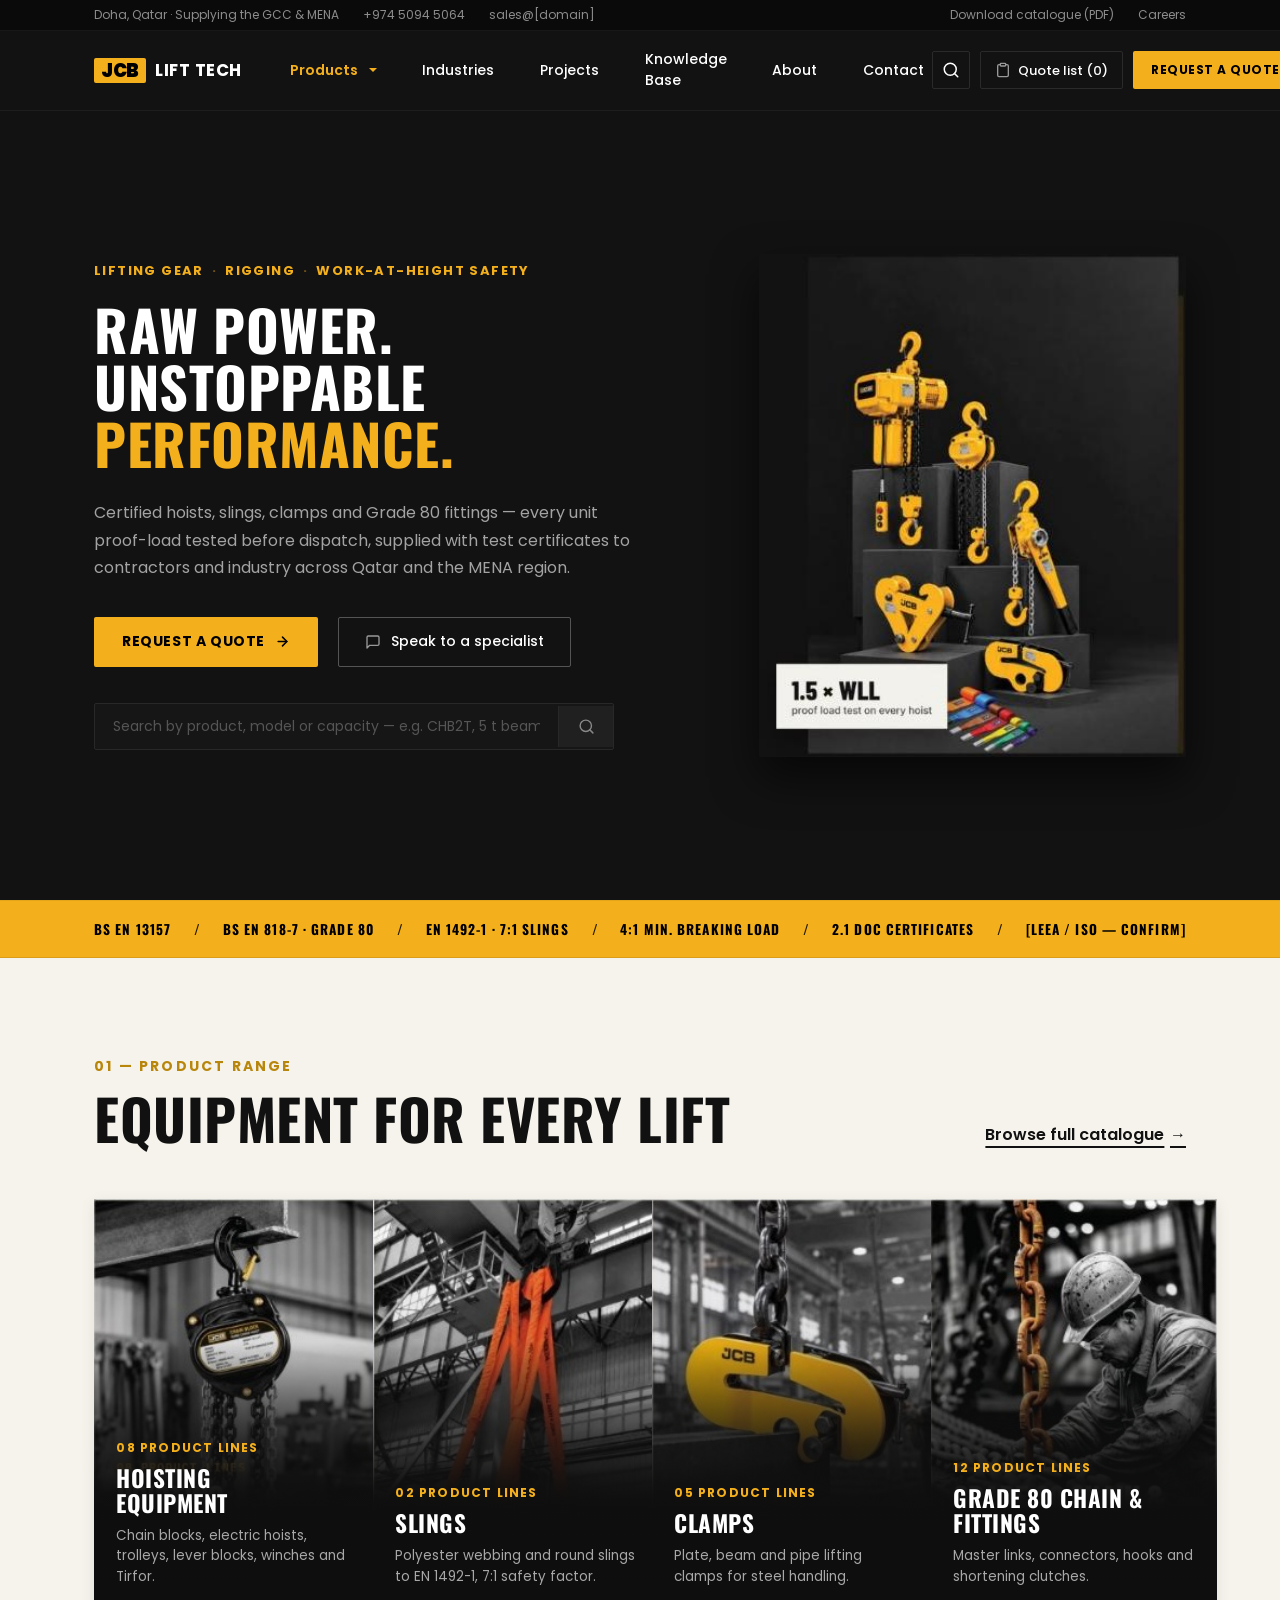
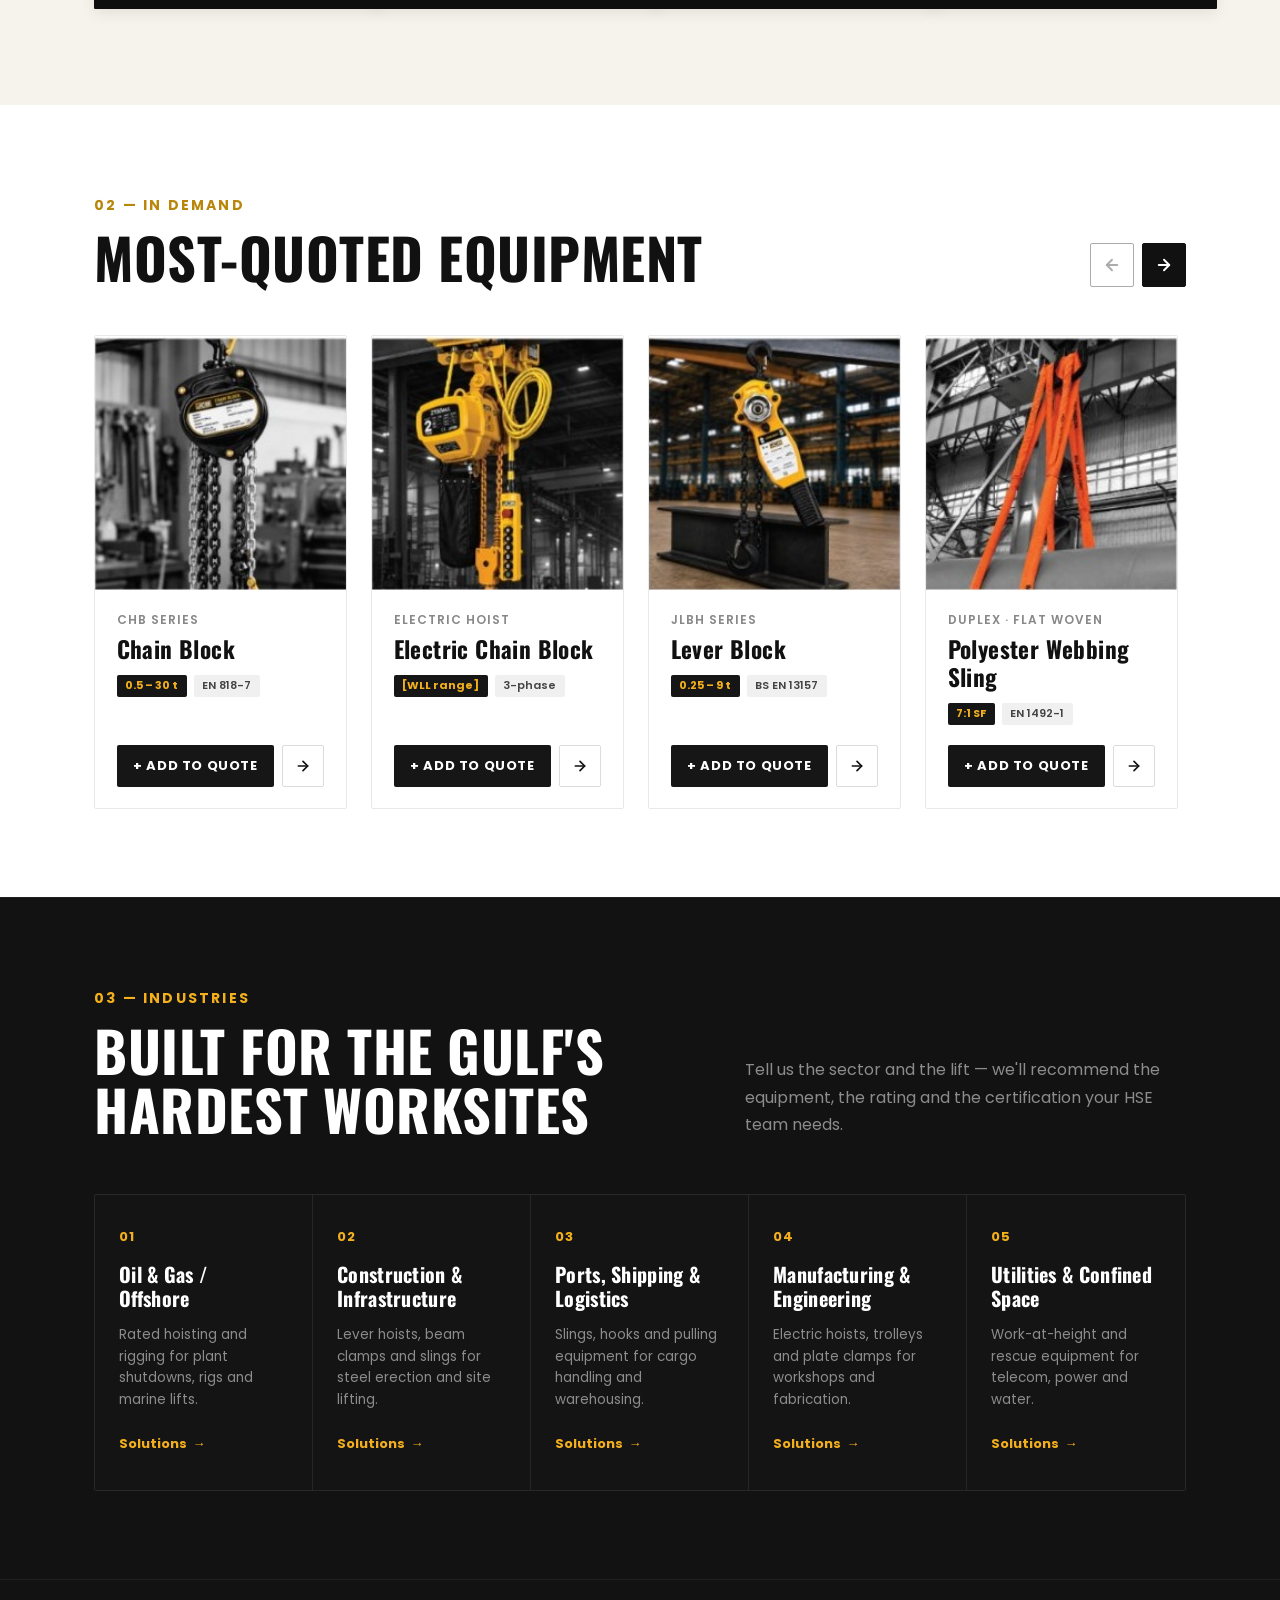
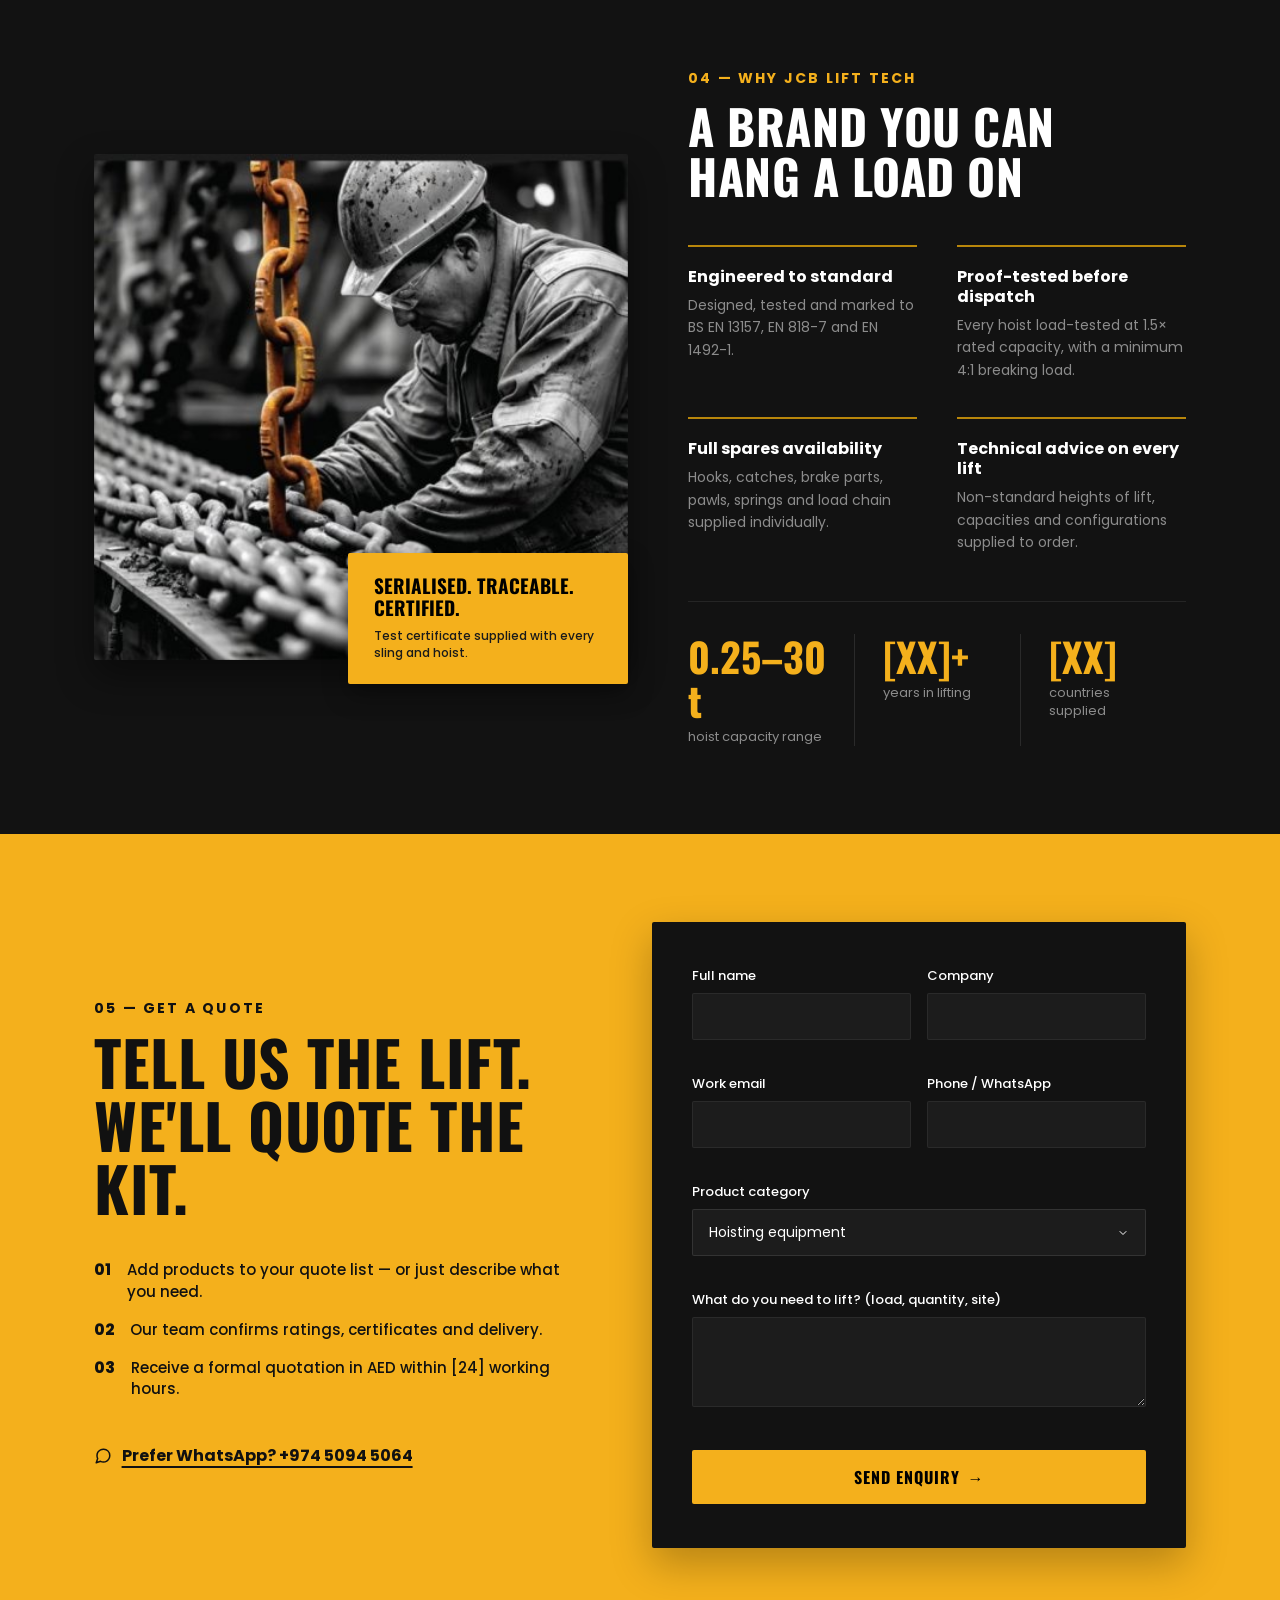
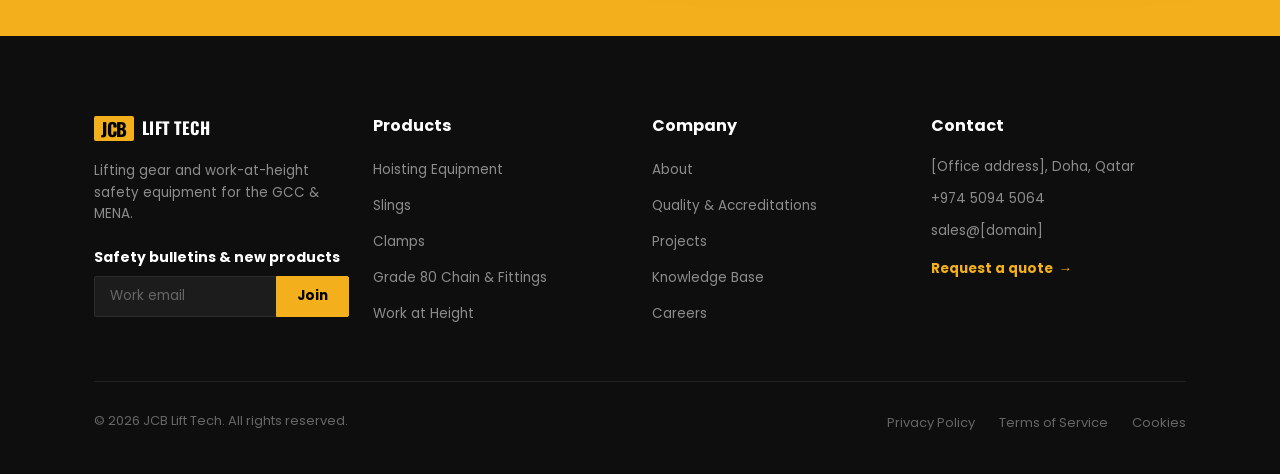
==== index.html @ 6409c651 "first commit" ====
<!DOCTYPE html>
<html lang="en">

<head>
    <meta charset="UTF-8">
    <meta name="viewport" content="width=device-width, initial-scale=1.0">
    <title>JCB LIFT TECH</title>
    <!-- Google Fonts -->
    <link rel="preconnect" href="https://fonts.googleapis.com">
    <link rel="preconnect" href="https://fonts.gstatic.com" crossorigin>
    <link href="https://fonts.googleapis.com/css2?family=Oswald:wght@600;700&family=Poppins:wght@400;500;600;700;800;900&display=swap" rel="stylesheet">
    <!-- Bootstrap CSS -->
    <link href="https://cdn.jsdelivr.net/npm/bootstrap@5.3.3/dist/css/bootstrap.min.css" rel="stylesheet" integrity="sha384-QWTKZyjpPEjISv5WaRU9OFeRpok6YctnYmDr5pNlyT2bRjXh0JMhjY6hW+ALEwIH" crossorigin="anonymous">
    <!-- Swiper CSS -->
    <link rel="stylesheet" href="https://cdn.jsdelivr.net/npm/swiper@11/swiper-bundle.min.css">
    <!-- Custom CSS -->
    <link rel="stylesheet" href="assets/css/style.css">
</head>

<body>
    <!-- Top Information Bar -->
    <div class="site-topbar">
        <div class="container">
            <div class="topbar-content">
                <div class="topbar-left">
                    <span class="topbar-item text-muted">Doha, Qatar · Supplying the GCC &amp; MENA</span>
                    <a href="tel:+97450945064" class="topbar-item">+974 5094 5064</a>
                    <a href="mailto:sales@domain.com" class="topbar-item">sales@[domain]</a>
                </div>
                <div class="topbar-right">
                    <a href="#" class="topbar-item">Download catalogue (PDF)</a>
                    <a href="#" class="topbar-item">Careers</a>
                </div>
            </div>
        </div>
    </div>

    <!-- Main Header -->
    <header class="site-header">
        <nav class="navbar navbar-expand-lg">
            <div class="container">
                <!-- Brand Logo: JCB LIFT TECH -->
                <a class="navbar-brand" href="#">
                    <span class="brand-jcb-badge">JCB</span>
                    <span class="brand-text">LIFT TECH</span>
                </a>

                <!-- Header Actions (Visible on all screens; ordered last on desktop) -->
                <div class="header-actions order-lg-3">
                    <!-- Search Icon Button -->
                    <button class="search-btn-box" id="headerSearchOpen" type="button" aria-label="Open search">
                        <svg width="18" height="18" viewBox="0 0 24 24" fill="none" stroke="currentColor" stroke-width="2" stroke-linecap="round" stroke-linejoin="round">
                            <circle cx="11" cy="11" r="8"></circle>
                            <line x1="21" y1="21" x2="16.65" y2="16.65"></line>
                        </svg>
                    </button>

                    <!-- Quote List Button -->
                    <a href="#" class="quote-list-btn" aria-label="Quote list">
                        <svg width="16" height="16" viewBox="0 0 24 24" fill="none" stroke="currentColor" stroke-width="2" stroke-linecap="round" stroke-linejoin="round">
                            <path d="M16 4h2a2 2 0 0 1 2 2v14a2 2 0 0 1-2 2H6a2 2 0 0 1-2-2V6a2 2 0 0 1 2-2h2"></path>
                            <rect x="8" y="2" width="8" height="4" rx="1" ry="1"></rect>
                        </svg>
                        <span>Quote list (0)</span>
                    </a>

                    <!-- Request a Quote Button -->
                    <a href="#quote" class="btn-request-quote">
                        Request a Quote
                    </a>

                    <!-- Mobile Menu Toggler Button -->
                    <button class="navbar-toggler d-lg-none ms-1" type="button" data-bs-toggle="collapse" data-bs-target="#navbarNavigation" aria-controls="navbarNavigation" aria-expanded="false" aria-label="Toggle navigation">
                        <span class="navbar-toggler-icon"></span>
                    </button>
                </div>

                <!-- Navigation Links -->
                <div class="collapse navbar-collapse order-lg-2" id="navbarNavigation">
                    <ul class="navbar-nav me-auto mb-2 mb-lg-0">
                        <!-- Products Mega Menu Item -->
                        <li class="nav-item dropdown has-megamenu">
                            <a class="nav-link highlight-link dropdown-toggle" href="#" id="megamenuDropdown" role="button" data-bs-toggle="dropdown" aria-expanded="false">
                                Products
                            </a>
                            <div class="dropdown-menu megamenu" aria-labelledby="megamenuDropdown">
                                <div class="container">
                                    <div class="row g-4">
                                        <!-- Column 1: Aerial Work Platforms -->
                                        <div class="col-12 col-md-6 col-lg-3">
                                            <div class="megamenu-category-title">
                                                <svg width="15" height="15" viewBox="0 0 24 24" fill="none" stroke="currentColor" stroke-width="2.5" stroke-linecap="round" stroke-linejoin="round">
                                                    <polygon points="12 2 2 7 12 12 22 7 12 2"></polygon>
                                                    <polyline points="2 17 12 22 22 17"></polyline>
                                                    <polyline points="2 12 12 17 22 12"></polyline>
                                                </svg>
                                                <span>Aerial &amp; Lifting</span>
                                            </div>
                                            <ul class="megamenu-list">
                                                <li>
                                                    <a href="#electric-scissor" class="megamenu-item-link">
                                                        <span class="item-bullet">▸</span>
                                                        <span>Electric Scissor Lifts</span>
                                                        <span class="badge-tag-sm badge-electric">Electric</span>
                                                    </a>
                                                </li>
                                                <li>
                                                    <a href="#rough-terrain-scissor" class="megamenu-item-link">
                                                        <span class="item-bullet">▸</span>
                                                        <span>Rough Terrain Scissors</span>
                                                    </a>
                                                </li>
                                                <li>
                                                    <a href="#articulated-booms" class="megamenu-item-link">
                                                        <span class="item-bullet">▸</span>
                                                        <span>Articulated Boom Lifts</span>
                                                        <span class="badge-tag-sm badge-hot">Hot</span>
                                                    </a>
                                                </li>
                                                <li>
                                                    <a href="#telescopic-booms" class="megamenu-item-link">
                                                        <span class="item-bullet">▸</span>
                                                        <span>Telescopic Boom Lifts</span>
                                                    </a>
                                                </li>
                                                <li>
                                                    <a href="#spider-lifts" class="megamenu-item-link">
                                                        <span class="item-bullet">▸</span>
                                                        <span>Spider &amp; Mast Lifts</span>
                                                    </a>
                                                </li>
                                            </ul>
                                        </div>

                                        <!-- Column 2: Material Handling -->
                                        <div class="col-12 col-md-6 col-lg-3">
                                            <div class="megamenu-category-title">
                                                <svg width="15" height="15" viewBox="0 0 24 24" fill="none" stroke="currentColor" stroke-width="2.5" stroke-linecap="round" stroke-linejoin="round">
                                                    <rect x="1" y="3" width="15" height="13"></rect>
                                                    <polygon points="16 8 20 8 23 11 23 16 16 16 8"></polygon>
                                                    <circle cx="5.5" cy="18.5" r="2.5"></circle>
                                                    <circle cx="18.5" cy="18.5" r="2.5"></circle>
                                                </svg>
                                                <span>Material Handling</span>
                                            </div>
                                            <ul class="megamenu-list">
                                                <li>
                                                    <a href="#loadall-telehandlers" class="megamenu-item-link">
                                                        <span class="item-bullet">▸</span>
                                                        <span>JCB Loadall Telehandlers</span>
                                                        <span class="badge-tag-sm badge-hot">Popular</span>
                                                    </a>
                                                </li>
                                                <li>
                                                    <a href="#high-reach-telehandlers" class="megamenu-item-link">
                                                        <span class="item-bullet">▸</span>
                                                        <span>High-Reach Telehandlers (20m)</span>
                                                    </a>
                                                </li>
                                                <li>
                                                    <a href="#rough-terrain-forklifts" class="megamenu-item-link">
                                                        <span class="item-bullet">▸</span>
                                                        <span>Rough Terrain Forklifts</span>
                                                    </a>
                                                </li>
                                                <li>
                                                    <a href="#industrial-teletruks" class="megamenu-item-link">
                                                        <span class="item-bullet">▸</span>
                                                        <span>JCB Electric Teletruks</span>
                                                        <span class="badge-tag-sm badge-electric">Electric</span>
                                                    </a>
                                                </li>
                                                <li>
                                                    <a href="#reach-trucks" class="megamenu-item-link">
                                                        <span class="item-bullet">▸</span>
                                                        <span>Heavy Warehouse Stackers</span>
                                                    </a>
                                                </li>
                                            </ul>
                                        </div>

                                        <!-- Column 3: Earthmoving & Site Equipment -->
                                        <div class="col-12 col-md-6 col-lg-3">
                                            <div class="megamenu-category-title">
                                                <svg width="15" height="15" viewBox="0 0 24 24" fill="none" stroke="currentColor" stroke-width="2.5" stroke-linecap="round" stroke-linejoin="round">
                                                    <path d="M14.7 6.3a1 1 0 0 0 0 1.4l1.6 1.6a1 1 0 0 0 1.4 0l3.77-3.77a6 6 0 0 1-7.94 7.94l-6.91 6.91a2.12 2.12 0 0 1-3-3l6.91-6.91a6 6 0 0 1 7.94-7.94l-3.76 3.76z"></path>
                                                </svg>
                                                <span>Earthmoving &amp; Site</span>
                                            </div>
                                            <ul class="megamenu-list">
                                                <li>
                                                    <a href="#tracked-excavators" class="megamenu-item-link">
                                                        <span class="item-bullet">▸</span>
                                                        <span>Tracked Heavy Excavators</span>
                                                    </a>
                                                </li>
                                                <li>
                                                    <a href="#backhoe-loaders" class="megamenu-item-link">
                                                        <span class="item-bullet">▸</span>
                                                        <span>JCB 3DX / 4DX Backhoes</span>
                                                        <span class="badge-tag-sm badge-hot">Top Seller</span>
                                                    </a>
                                                </li>
                                                <li>
                                                    <a href="#mini-excavators" class="megamenu-item-link">
                                                        <span class="item-bullet">▸</span>
                                                        <span>Compact Mini Excavators</span>
                                                    </a>
                                                </li>
                                                <li>
                                                    <a href="#wheeled-loaders" class="megamenu-item-link">
                                                        <span class="item-bullet">▸</span>
                                                        <span>High-Capacity Wheeled Loaders</span>
                                                    </a>
                                                </li>
                                                <li>
                                                    <a href="#generators-lighting" class="megamenu-item-link">
                                                        <span class="item-bullet">▸</span>
                                                        <span>Diesel Generators &amp; Towers</span>
                                                    </a>
                                                </li>
                                            </ul>
                                        </div>

                                        <!-- Column 4: Featured Promo Card -->
                                        <div class="col-12 col-md-6 col-lg-3">
                                            <div class="megamenu-featured-card">
                                                <div>
                                                    <div class="featured-label">
                                                        <span>⚡ 2026 Innovation</span>
                                                    </div>
                                                    <h4 class="h4 featured-title">JCB 525-60E Electric Telehandler</h4>
                                                    <p class="featured-desc">
                                                        Zero emissions, ultra-low noise, and full 2,500 kg lift capacity designed for enclosed construction.
                                                    </p>
                                                </div>
                                                <a href="#view-525-60e" class="btn-featured-link">
                                                    <span>View Specs</span>
                                                    <svg width="12" height="12" viewBox="0 0 24 24" fill="none" stroke="currentColor" stroke-width="2.5" stroke-linecap="round" stroke-linejoin="round">
                                                        <line x1="5" y1="12" x2="19" y2="12"></line>
                                                        <polyline points="12 5 19 12 12 19"></polyline>
                                                    </svg>
                                                </a>
                                            </div>
                                        </div>
                                    </div>

                                    <!-- Bottom Info Strip -->
                                    <div class="megamenu-bottom-strip">
                                        <div class="strip-left">
                                            <span>Looking for tailored equipment specs or fleet rentals?</span>
                                            <a href="#consultation">Talk to an Equipment Engineer →</a>
                                        </div>
                                        <div class="strip-right">
                                            <a href="#download-catalogue">Download Fleet PDF (2026)</a>
                                            <a href="#warranty-service">Warranty &amp; On-Site Support</a>
                                        </div>
                                    </div>
                                </div>
                            </div>
                        </li>
                        <li class="nav-item">
                            <a class="nav-link" href="#">Industries</a>
                        </li>
                        <li class="nav-item">
                            <a class="nav-link" href="#">Projects</a>
                        </li>
                        <li class="nav-item">
                            <a class="nav-link" href="#">Knowledge Base</a>
                        </li>
                        <li class="nav-item">
                            <a class="nav-link" href="#">About</a>
                        </li>
                        <li class="nav-item">
                            <a class="nav-link" href="#">Contact</a>
                        </li>
                    </ul>
                </div>
            </div>
        </nav>

        <!-- Slide-down Search Bar (Below Header) -->
        <div class="header-search-overlay" id="headerSearchOverlay">
            <div class="container">
                <form class="search-form d-flex align-items-center" role="search" action="#" method="get">
                    <span class="search-icon-prefix">
                        <svg width="20" height="20" viewBox="0 0 24 24" fill="none" stroke="currentColor" stroke-width="2" stroke-linecap="round" stroke-linejoin="round">
                            <circle cx="11" cy="11" r="8"></circle>
                            <line x1="21" y1="21" x2="16.65" y2="16.65"></line>
                        </svg>
                    </span>
                    <input type="search" class="form-control search-input" id="headerSearchInput" placeholder="Search equipment, models, parts, or documents..." autocomplete="off">
                    <button type="submit" class="btn search-submit-btn">Search</button>
                    <button type="button" class="search-close-btn" id="headerSearchClose" aria-label="Close search">
                        <svg width="20" height="20" viewBox="0 0 24 24" fill="none" stroke="currentColor" stroke-width="2" stroke-linecap="round" stroke-linejoin="round">
                            <line x1="18" y1="6" x2="6" y2="18"></line>
                            <line x1="6" y1="6" x2="18" y2="18"></line>
                        </svg>
                    </button>
                </form>
            </div>
        </div>
    </header>

    <!-- JCB Hero Equipment Banner -->
    <section class="hero-jcb-banner">
        <div class="container">
            <div class="row align-items-center g-4 g-lg-5">
                <!-- Left Content Column -->
                <div class="col-12 col-lg-7">
                    <!-- Category Subtitle -->
                    <div class="hero-subtitle">
                        <span>LIFTING GEAR</span>
                        <span class="sep-dot">·</span>
                        <span>RIGGING</span>
                        <span class="sep-dot">·</span>
                        <span>WORK-AT-HEIGHT SAFETY</span>
                    </div>

                    <!-- Main Headline -->
                    <h1 class="h1">
                        RAW POWER.<br>
                        UNSTOPPABLE<br>
                        <span class="text-yellow">PERFORMANCE.</span>
                    </h1>

                    <!-- Description -->
                    <p class="hero-description">
                        Certified hoists, slings, clamps and Grade 80 fittings — every unit proof-load tested before dispatch, supplied with test certificates to contractors and industry across Qatar and the MENA region.
                    </p>

                    <!-- CTA Buttons -->
                    <div class="hero-cta-group">
                        <a href="#quote" class="btn btn-jcb-primary">
                            <span>REQUEST A QUOTE</span>
                            <svg width="15" height="15" viewBox="0 0 24 24" fill="none" stroke="currentColor" stroke-width="2.5" stroke-linecap="round" stroke-linejoin="round">
                                <line x1="5" y1="12" x2="19" y2="12"></line>
                                <polyline points="12 5 19 12 12 19"></polyline>
                            </svg>
                        </a>
                        <a href="#specialist" class="btn btn-jcb-outline">
                            <svg width="16" height="16" viewBox="0 0 24 24" fill="none" stroke="currentColor" stroke-width="2" stroke-linecap="round" stroke-linejoin="round">
                                <path d="M21 15a2 2 0 0 1-2 2H7l-4 4V5a2 2 0 0 1 2-2h14a2 2 0 0 1 2 2z"></path>
                            </svg>
                            <span>Speak to a specialist</span>
                        </a>
                    </div>

                    <!-- Integrated Quick Search -->
                    <div class="hero-quick-search">
                        <form class="quick-search-form" action="#" method="get">
                            <input type="text" class="quick-search-input" placeholder="Search by product, model or capacity — e.g. CHB2T, 5 t beam cl..." autocomplete="off">
                            <button type="submit" class="quick-search-btn" aria-label="Search">
                                <svg width="17" height="17" viewBox="0 0 24 24" fill="none" stroke="currentColor" stroke-width="2" stroke-linecap="round" stroke-linejoin="round">
                                    <circle cx="11" cy="11" r="8"></circle>
                                    <line x1="21" y1="21" x2="16.65" y2="16.65"></line>
                                </svg>
                            </button>
                        </form>
                    </div>
                </div>

                <!-- Right Equipment Showcase Column -->
                <div class="col-12 col-lg-5">
                    <div class="hero-showcase-wrapper">
                        <div class="showcase-frame">
                            <img src="assets/images/equipment_showcase.jpg" alt="JCB Lifting &amp; Rigging Equipment Showcase" class="equipment-img">
                        </div>
                    </div>
                </div>
            </div>
        </div>
    </section>

    <!-- Standards & Certifications Strip -->
    <section class="standards-strip" aria-label="Standards and Certifications">
        <div class="container">
            <div class="standards-track">
                <span class="standard-item">BS EN 13157</span>
                <span class="standard-divider" aria-hidden="true">/</span>

                <span class="standard-item">BS EN 818-7 &middot; GRADE 80</span>
                <span class="standard-divider" aria-hidden="true">/</span>

                <span class="standard-item">EN 1492-1 &middot; 7:1 SLINGS</span>
                <span class="standard-divider" aria-hidden="true">/</span>

                <span class="standard-item">4:1 MIN. BREAKING LOAD</span>
                <span class="standard-divider" aria-hidden="true">/</span>

                <span class="standard-item">2.1 DoC CERTIFICATES</span>
                <span class="standard-divider" aria-hidden="true">/</span>

                <span class="standard-item">[LEEA / ISO &mdash; CONFIRM]</span>
            </div>
        </div>
    </section>

    <!-- 01 Product Range Section -->
    <section class="product-range-section" id="product-range" aria-labelledby="productRangeHeading">
        <div class="container">
            <!-- Section Header -->
            <div class="row align-items-end product-range-header g-3">
                <div class="col-12 col-md-8">
                    <span class="section-tag">01 &mdash; PRODUCT RANGE</span>
                    <h2 class="h1 section-title" id="productRangeHeading">EQUIPMENT FOR EVERY LIFT</h2>
                </div>
                <div class="col-12 col-md-4 text-md-end">
                    <a href="#catalogue" class="btn-browse-catalogue">
                        <span>Browse full catalogue</span>
                        <span aria-hidden="true">&rarr;</span>
                    </a>
                </div>
            </div>

            <!-- Product Cards Grid -->
            <div class="row g-3 g-lg-4">
                <!-- Card 1: Hoisting Equipment -->
                <div class="col-12 col-sm-6 col-lg-3">
                    <a href="#hoisting-equipment" class="product-range-card">
                        <div class="card-img-wrap">
                            <img src="assets/images/product-range/bg-card-hoisting.jpg" alt="Hoisting Equipment" class="card-img" loading="lazy">
                        </div>
                        <div class="card-body-content">
                            <span class="card-tag">08 PRODUCT LINES</span>
                            <h3 class="card-title">HOISTING<br>EQUIPMENT</h3>
                            <p class="card-desc">Chain blocks, electric hoists, trolleys, lever blocks, winches and Tirfor.</p>
                        </div>
                    </a>
                </div>

                <!-- Card 2: Slings -->
                <div class="col-12 col-sm-6 col-lg-3">
                    <a href="#slings" class="product-range-card">
                        <div class="card-img-wrap">
                            <img src="assets/images/product-range/bg-card-slings.jpg" alt="Slings" class="card-img" loading="lazy">
                        </div>
                        <div class="card-body-content">
                            <span class="card-tag">02 PRODUCT LINES</span>
                            <h3 class="card-title">SLINGS</h3>
                            <p class="card-desc">Polyester webbing and round slings to EN 1492-1, 7:1 safety factor.</p>
                        </div>
                    </a>
                </div>

                <!-- Card 3: Clamps -->
                <div class="col-12 col-sm-6 col-lg-3">
                    <a href="#clamps" class="product-range-card">
                        <div class="card-img-wrap">
                            <img src="assets/images/product-range/bg-card-clamps.jpg" alt="Clamps" class="card-img" loading="lazy">
                        </div>
                        <div class="card-body-content">
                            <span class="card-tag">05 PRODUCT LINES</span>
                            <h3 class="card-title">CLAMPS</h3>
                            <p class="card-desc">Plate, beam and pipe lifting clamps for steel handling.</p>
                        </div>
                    </a>
                </div>

                <!-- Card 4: Grade 80 Chain & Fittings -->
                <div class="col-12 col-sm-6 col-lg-3">
                    <a href="#chain-fittings" class="product-range-card">
                        <div class="card-img-wrap">
                            <img src="assets/images/product-range/bg-card-chain-fittings.jpg" alt="Grade 80 Chain and Fittings" class="card-img" loading="lazy">
                        </div>
                        <div class="card-body-content">
                            <span class="card-tag">12 PRODUCT LINES</span>
                            <h3 class="card-title">GRADE 80 CHAIN &amp;<br>FITTINGS</h3>
                            <p class="card-desc">Master links, connectors, hooks and shortening clutches.</p>
                        </div>
                    </a>
                </div>
            </div>
        </div>
    </section>

    <!-- 02 Most-Quoted Equipment Section -->
    <section class="most-quoted-section" id="most-quoted" aria-labelledby="mostQuotedHeading">
        <div class="container">
            <!-- Section Header -->
            <div class="row align-items-end most-quoted-header g-3">
                <div class="col-12 col-md-8">
                    <span class="section-tag">02 &mdash; IN DEMAND</span>
                    <h2 class="h1 section-title" id="mostQuotedHeading">MOST-QUOTED EQUIPMENT</h2>
                </div>
                <div class="col-12 col-md-4">
                    <div class="slider-nav-controls">
                        <button type="button" class="slider-nav-btn btn-prev most-quoted-prev" aria-label="Previous equipment">
                            <svg width="18" height="18" viewBox="0 0 24 24" fill="none" stroke="currentColor" stroke-width="2.5" stroke-linecap="round" stroke-linejoin="round">
                                <line x1="19" y1="12" x2="5" y2="12"></line>
                                <polyline points="12 19 5 12 12 5"></polyline>
                            </svg>
                        </button>
                        <button type="button" class="slider-nav-btn btn-next most-quoted-next" aria-label="Next equipment">
                            <svg width="18" height="18" viewBox="0 0 24 24" fill="none" stroke="currentColor" stroke-width="2.5" stroke-linecap="round" stroke-linejoin="round">
                                <line x1="5" y1="12" x2="19" y2="12"></line>
                                <polyline points="12 5 19 12 12 19"></polyline>
                            </svg>
                        </button>
                    </div>
                </div>
            </div>

            <!-- Swiper Slider Container -->
            <div class="swiper most-quoted-swiper">
                <div class="swiper-wrapper">
                    <!-- Slide 1: Chain Block -->
                    <div class="swiper-slide">
                        <div class="equipment-quote-card">
                            <div class="equipment-img-box">
                                <img src="assets/images/products/chb-chain-block.jpg" alt="CHB Series Chain Block" class="equipment-img" loading="lazy">
                            </div>
                            <div class="equipment-body">
                                <span class="equipment-series">CHB SERIES</span>
                                <h3 class="equipment-name">Chain Block</h3>
                                <div class="equipment-spec-badges">
                                    <span class="spec-badge badge-dark">0.5 &ndash; 30 t</span>
                                    <span class="spec-badge badge-light">EN 818-7</span>
                                </div>
                                <div class="equipment-action-row">
                                    <button type="button" class="btn-add-quote" data-product="CHB Series Chain Block">
                                        <span>+ Add to quote</span>
                                    </button>
                                    <a href="#chb-chain-block" class="btn-quick-view" aria-label="View Chain Block specifications">
                                        <svg width="16" height="16" viewBox="0 0 24 24" fill="none" stroke="currentColor" stroke-width="2.5" stroke-linecap="round" stroke-linejoin="round">
                                            <line x1="5" y1="12" x2="19" y2="12"></line>
                                            <polyline points="12 5 19 12 12 19"></polyline>
                                        </svg>
                                    </a>
                                </div>
                            </div>
                        </div>
                    </div>

                    <!-- Slide 2: Electric Chain Block -->
                    <div class="swiper-slide">
                        <div class="equipment-quote-card">
                            <div class="equipment-img-box">
                                <img src="assets/images/products/electric-chain-block.jpg" alt="Electric Chain Block" class="equipment-img" loading="lazy">
                            </div>
                            <div class="equipment-body">
                                <span class="equipment-series">ELECTRIC HOIST</span>
                                <h3 class="equipment-name">Electric Chain Block</h3>
                                <div class="equipment-spec-badges">
                                    <span class="spec-badge badge-dark">[WLL range]</span>
                                    <span class="spec-badge badge-light">3-phase</span>
                                </div>
                                <div class="equipment-action-row">
                                    <button type="button" class="btn-add-quote" data-product="Electric Chain Block">
                                        <span>+ Add to quote</span>
                                    </button>
                                    <a href="#electric-chain-block" class="btn-quick-view" aria-label="View Electric Chain Block specifications">
                                        <svg width="16" height="16" viewBox="0 0 24 24" fill="none" stroke="currentColor" stroke-width="2.5" stroke-linecap="round" stroke-linejoin="round">
                                            <line x1="5" y1="12" x2="19" y2="12"></line>
                                            <polyline points="12 5 19 12 12 19"></polyline>
                                        </svg>
                                    </a>
                                </div>
                            </div>
                        </div>
                    </div>

                    <!-- Slide 3: Lever Block -->
                    <div class="swiper-slide">
                        <div class="equipment-quote-card">
                            <div class="equipment-img-box">
                                <img src="assets/images/products/jlbh-lever-block.jpg" alt="JLBH Series Lever Block" class="equipment-img" loading="lazy">
                            </div>
                            <div class="equipment-body">
                                <span class="equipment-series">JLBH SERIES</span>
                                <h3 class="equipment-name">Lever Block</h3>
                                <div class="equipment-spec-badges">
                                    <span class="spec-badge badge-dark">0.25 &ndash; 9 t</span>
                                    <span class="spec-badge badge-light">BS EN 13157</span>
                                </div>
                                <div class="equipment-action-row">
                                    <button type="button" class="btn-add-quote" data-product="JLBH Series Lever Block">
                                        <span>+ Add to quote</span>
                                    </button>
                                    <a href="#jlbh-lever-block" class="btn-quick-view" aria-label="View Lever Block specifications">
                                        <svg width="16" height="16" viewBox="0 0 24 24" fill="none" stroke="currentColor" stroke-width="2.5" stroke-linecap="round" stroke-linejoin="round">
                                            <line x1="5" y1="12" x2="19" y2="12"></line>
                                            <polyline points="12 5 19 12 12 19"></polyline>
                                        </svg>
                                    </a>
                                </div>
                            </div>
                        </div>
                    </div>

                    <!-- Slide 4: Polyester Webbing Sling -->
                    <div class="swiper-slide">
                        <div class="equipment-quote-card">
                            <div class="equipment-img-box">
                                <img src="assets/images/products/polyester-webbing-sling.jpg" alt="Duplex Flat Woven Polyester Webbing Sling" class="equipment-img" loading="lazy">
                            </div>
                            <div class="equipment-body">
                                <span class="equipment-series">DUPLEX &middot; FLAT WOVEN</span>
                                <h3 class="equipment-name">Polyester Webbing Sling</h3>
                                <div class="equipment-spec-badges">
                                    <span class="spec-badge badge-dark">7:1 SF</span>
                                    <span class="spec-badge badge-light">EN 1492-1</span>
                                </div>
                                <div class="equipment-action-row">
                                    <button type="button" class="btn-add-quote" data-product="Polyester Webbing Sling">
                                        <span>+ Add to quote</span>
                                    </button>
                                    <a href="#polyester-webbing-sling" class="btn-quick-view" aria-label="View Polyester Webbing Sling specifications">
                                        <svg width="16" height="16" viewBox="0 0 24 24" fill="none" stroke="currentColor" stroke-width="2.5" stroke-linecap="round" stroke-linejoin="round">
                                            <line x1="5" y1="12" x2="19" y2="12"></line>
                                            <polyline points="12 5 19 12 12 19"></polyline>
                                        </svg>
                                    </a>
                                </div>
                            </div>
                        </div>
                    </div>

                    <!-- Slide 5: Plate Lifting Clamp -->
                    <div class="swiper-slide">
                        <div class="equipment-quote-card">
                            <div class="equipment-img-box">
                                <img src="assets/images/product-range/bg-card-clamps.jpg" alt="CZ Series Plate Lifting Clamp" class="equipment-img" loading="lazy">
                            </div>
                            <div class="equipment-body">
                                <span class="equipment-series">CZ SERIES</span>
                                <h3 class="equipment-name">Plate Lifting Clamp</h3>
                                <div class="equipment-spec-badges">
                                    <span class="spec-badge badge-dark">1 &ndash; 10 t</span>
                                    <span class="spec-badge badge-light">BS EN 13155</span>
                                </div>
                                <div class="equipment-action-row">
                                    <button type="button" class="btn-add-quote" data-product="CZ Series Plate Clamp">
                                        <span>+ Add to quote</span>
                                    </button>
                                    <a href="#plate-clamp" class="btn-quick-view" aria-label="View Plate Clamp specifications">
                                        <svg width="16" height="16" viewBox="0 0 24 24" fill="none" stroke="currentColor" stroke-width="2.5" stroke-linecap="round" stroke-linejoin="round">
                                            <line x1="5" y1="12" x2="19" y2="12"></line>
                                            <polyline points="12 5 19 12 12 19"></polyline>
                                        </svg>
                                    </a>
                                </div>
                            </div>
                        </div>
                    </div>

                    <!-- Slide 6: Grade 80 Master Link -->
                    <div class="swiper-slide">
                        <div class="equipment-quote-card">
                            <div class="equipment-img-box">
                                <img src="assets/images/product-range/bg-card-chain-fittings.jpg" alt="Grade 80 Master Link" class="equipment-img" loading="lazy">
                            </div>
                            <div class="equipment-body">
                                <span class="equipment-series">G80 RIGGING</span>
                                <h3 class="equipment-name">Grade 80 Master Link</h3>
                                <div class="equipment-spec-badges">
                                    <span class="spec-badge badge-dark">4:1 SF</span>
                                    <span class="spec-badge badge-light">EN 1677-4</span>
                                </div>
                                <div class="equipment-action-row">
                                    <button type="button" class="btn-add-quote" data-product="Grade 80 Master Link">
                                        <span>+ Add to quote</span>
                                    </button>
                                    <a href="#master-link" class="btn-quick-view" aria-label="View Master Link specifications">
                                        <svg width="16" height="16" viewBox="0 0 24 24" fill="none" stroke="currentColor" stroke-width="2.5" stroke-linecap="round" stroke-linejoin="round">
                                            <line x1="5" y1="12" x2="19" y2="12"></line>
                                            <polyline points="12 5 19 12 12 19"></polyline>
                                        </svg>
                                    </a>
                                </div>
                            </div>
                        </div>
                    </div>
                </div>
            </div>
        </div>
    </section>

    <!-- 03 Industries Section -->
    <section class="industries-section" id="industries" aria-labelledby="industriesHeading">
        <div class="container">
            <!-- Section Header -->
            <div class="row align-items-end industries-header g-4">
                <div class="col-12 col-lg-7">
                    <span class="section-tag">03 &mdash; INDUSTRIES</span>
                    <h2 class="h1 section-title" id="industriesHeading">BUILT FOR THE GULF'S<br>HARDEST WORKSITES</h2>
                </div>
                <div class="col-12 col-lg-5">
                    <p class="section-lead">
                        Tell us the sector and the lift &mdash; we'll recommend the equipment, the rating and the certification your HSE team needs.
                    </p>
                </div>
            </div>

            <!-- Connected 5-Column Industries Grid -->
            <div class="industries-grid">
                <!-- Col 1: Oil & Gas / Offshore -->
                <a href="#oil-gas" class="industry-card">
                    <span class="industry-num">01</span>
                    <h3 class="industry-title">Oil &amp; Gas /<br>Offshore</h3>
                    <p class="industry-desc">Rated hoisting and rigging for plant shutdowns, rigs and marine lifts.</p>
                    <span class="industry-link">
                        <span>Solutions</span>
                        <span class="arrow" aria-hidden="true">&rarr;</span>
                    </span>
                </a>

                <!-- Col 2: Construction & Infrastructure -->
                <a href="#construction" class="industry-card">
                    <span class="industry-num">02</span>
                    <h3 class="industry-title">Construction &amp;<br>Infrastructure</h3>
                    <p class="industry-desc">Lever hoists, beam clamps and slings for steel erection and site lifting.</p>
                    <span class="industry-link">
                        <span>Solutions</span>
                        <span class="arrow" aria-hidden="true">&rarr;</span>
                    </span>
                </a>

                <!-- Col 3: Ports, Shipping & Logistics -->
                <a href="#ports-shipping" class="industry-card">
                    <span class="industry-num">03</span>
                    <h3 class="industry-title">Ports, Shipping &amp;<br>Logistics</h3>
                    <p class="industry-desc">Slings, hooks and pulling equipment for cargo handling and warehousing.</p>
                    <span class="industry-link">
                        <span>Solutions</span>
                        <span class="arrow" aria-hidden="true">&rarr;</span>
                    </span>
                </a>

                <!-- Col 4: Manufacturing & Engineering -->
                <a href="#manufacturing" class="industry-card">
                    <span class="industry-num">04</span>
                    <h3 class="industry-title">Manufacturing &amp;<br>Engineering</h3>
                    <p class="industry-desc">Electric hoists, trolleys and plate clamps for workshops and fabrication.</p>
                    <span class="industry-link">
                        <span>Solutions</span>
                        <span class="arrow" aria-hidden="true">&rarr;</span>
                    </span>
                </a>

                <!-- Col 5: Utilities & Confined Space -->
                <a href="#utilities" class="industry-card">
                    <span class="industry-num">05</span>
                    <h3 class="industry-title">Utilities &amp; Confined<br>Space</h3>
                    <p class="industry-desc">Work-at-height and rescue equipment for telecom, power and water.</p>
                    <span class="industry-link">
                        <span>Solutions</span>
                        <span class="arrow" aria-hidden="true">&rarr;</span>
                    </span>
                </a>
            </div>
        </div>
    </section>

    <!-- ==========================================
         04 Why JCB Lift Tech Section
         ========================================== -->
    <section class="why-jcb-section">
        <div class="container">
            <div class="row align-items-center">
                <!-- Left Column: Visual Showcase -->
                <div class="col-12 col-lg-6 why-jcb-visual-col">
                    <div class="visual-wrapper">
                        <div class="visual-frame">
                            <img src="assets/images/why-jcb-rigging.jpg" alt="JCB Rigging and Lifting Equipment Work" class="rigging-img">
                        </div>
                        <div class="rigging-badge">
                            <h4 class="badge-title">Serialised. Traceable.<br>Certified.</h4>
                            <p class="badge-desc">Test certificate supplied with every sling and hoist.</p>
                        </div>
                    </div>
                </div>

                <!-- Right Column: Details & Features -->
                <div class="col-12 col-lg-6 why-jcb-content-col">
                    <span class="section-tag">04 &mdash; WHY JCB LIFT TECH</span>
                    <h2 class="section-title">A BRAND YOU CAN<br>HANG A LOAD ON</h2>

                    <!-- 2x2 Features Grid -->
                    <div class="features-grid">
                        <div class="feature-item">
                            <div class="accent-bar" aria-hidden="true"></div>
                            <h3 class="feature-title">Engineered to standard</h3>
                            <p class="feature-desc">Designed, tested and marked to BS EN 13157, EN 818-7 and EN 1492-1.</p>
                        </div>
                        <div class="feature-item">
                            <div class="accent-bar" aria-hidden="true"></div>
                            <h3 class="feature-title">Proof-tested before dispatch</h3>
                            <p class="feature-desc">Every hoist load-tested at 1.5&times; rated capacity, with a minimum 4:1 breaking load.</p>
                        </div>
                        <div class="feature-item">
                            <div class="accent-bar" aria-hidden="true"></div>
                            <h3 class="feature-title">Full spares availability</h3>
                            <p class="feature-desc">Hooks, catches, brake parts, pawls, springs and load chain supplied individually.</p>
                        </div>
                        <div class="feature-item">
                            <div class="accent-bar" aria-hidden="true"></div>
                            <h3 class="feature-title">Technical advice on every lift</h3>
                            <p class="feature-desc">Non-standard heights of lift, capacities and configurations supplied to order.</p>
                        </div>
                    </div>

                    <!-- Bottom Stats Strip -->
                    <div class="stats-strip">
                        <div class="stat-box">
                            <div class="stat-val">0.25&ndash;30 t</div>
                            <div class="stat-lbl">hoist capacity range</div>
                        </div>
                        <div class="stat-box">
                            <div class="stat-val">[XX]+</div>
                            <div class="stat-lbl">years in lifting</div>
                        </div>
                        <div class="stat-box">
                            <div class="stat-val">[XX]</div>
                            <div class="stat-lbl">countries supplied</div>
                        </div>
                    </div>
                </div>
            </div>
        </div>
    </section>

    <!-- ==========================================
         05 Get a Quote Section
         ========================================== -->
    <section class="quote-section" id="quote-section">
        <div class="container">
            <div class="row align-items-center">
                <!-- Left Column: Content & Process -->
                <div class="col-12 col-lg-6 quote-content-col">
                    <span class="section-tag">05 &mdash; GET A QUOTE</span>
                    <h2 class="section-title">TELL US THE LIFT.<br>WE'LL QUOTE THE<br>KIT.</h2>

                    <!-- Numbered Steps -->
                    <ul class="quote-steps-list">
                        <li class="quote-step-item">
                            <span class="step-num">01</span>
                            <span class="step-text">Add products to your quote list &mdash; or just describe what you need.</span>
                        </li>
                        <li class="quote-step-item">
                            <span class="step-num">02</span>
                            <span class="step-text">Our team confirms ratings, certificates and delivery.</span>
                        </li>
                        <li class="quote-step-item">
                            <span class="step-num">03</span>
                            <span class="step-text">Receive a formal quotation in AED within [24] working hours.</span>
                        </li>
                    </ul>

                    <!-- WhatsApp Contact -->
                    <div class="quote-whatsapp">
                        <a href="https://wa.me/97450945064" class="whatsapp-link" target="_blank" rel="noopener noreferrer">
                            <svg class="whatsapp-icon" width="18" height="18" viewBox="0 0 24 24" fill="none" stroke="currentColor" stroke-width="2" stroke-linecap="round" stroke-linejoin="round" aria-hidden="true">
                                <path d="M21 11.5a8.38 8.38 0 0 1-.9 3.8 8.5 8.5 0 0 1-7.6 4.7 8.38 8.38 0 0 1-3.8-.9L3 21l1.9-5.7a8.38 8.38 0 0 1-.9-3.8 8.5 8.5 0 0 1 4.7-7.6 8.38 8.38 0 0 1 3.8-.9h.5a8.48 8.48 0 0 1 8 8v.5z"></path>
                            </svg>
                            <span>Prefer WhatsApp? +974 5094 5064</span>
                        </a>
                    </div>
                </div>

                <!-- Right Column: Quote Form Card -->
                <div class="col-12 col-lg-6 quote-form-col">
                    <div class="quote-form-card">
                        <form action="#" method="POST" id="getQuoteForm">
                            <div class="row g-3">
                                <div class="col-12 col-sm-6 form-group">
                                    <label class="form-label" for="quoteFullName">Full name</label>
                                    <input type="text" class="form-control" id="quoteFullName" name="full_name" required>
                                </div>
                                <div class="col-12 col-sm-6 form-group">
                                    <label class="form-label" for="quoteCompany">Company</label>
                                    <input type="text" class="form-control" id="quoteCompany" name="company" required>
                                </div>
                                <div class="col-12 col-sm-6 form-group">
                                    <label class="form-label" for="quoteEmail">Work email</label>
                                    <input type="email" class="form-control" id="quoteEmail" name="work_email" required>
                                </div>
                                <div class="col-12 col-sm-6 form-group">
                                    <label class="form-label" for="quotePhone">Phone / WhatsApp</label>
                                    <input type="tel" class="form-control" id="quotePhone" name="phone_whatsapp" required>
                                </div>
                                <div class="col-12 form-group">
                                    <label class="form-label" for="quoteCategory">Product category</label>
                                    <select class="form-select" id="quoteCategory" name="product_category">
                                        <option value="hoisting" selected>Hoisting equipment</option>
                                        <option value="slings">Slings &amp; Rigging</option>
                                        <option value="clamps">Lifting Clamps</option>
                                        <option value="chains">Grade 80 Chain &amp; Fittings</option>
                                        <option value="other">Other / Custom Lift</option>
                                    </select>
                                </div>
                                <div class="col-12 form-group">
                                    <label class="form-label" for="quoteLiftDetails">What do you need to lift? (load, quantity, site)</label>
                                    <textarea class="form-control" id="quoteLiftDetails" name="lift_details" rows="3"></textarea>
                                </div>
                                <div class="col-12">
                                    <button type="submit" class="btn btn-quote-submit">
                                        <span>SEND ENQUIRY</span>
                                        <span class="arrow" aria-hidden="true">&rarr;</span>
                                    </button>
                                </div>
                            </div>
                        </form>
                    </div>
                </div>
            </div>
        </div>
    </section>

    <!-- ==========================================
         Site Footer
         ========================================== -->
    <footer class="site-footer">
        <div class="container">
            <div class="row">
                <!-- Col 1: Brand & Newsletter -->
                <div class="col-12 col-md-6 col-lg-3 footer-col">
                    <div class="footer-brand">
                        <a class="footer-brand-logo" href="#">
                            <span class="brand-jcb-badge">JCB</span>
                            <span class="brand-text">LIFT TECH</span>
                        </a>
                    </div>
                    <p class="footer-brand-desc">Lifting gear and work-at-height safety equipment for the GCC &amp; MENA.</p>

                    <h4 class="footer-newsletter-title">Safety bulletins &amp; new products</h4>
                    <form class="footer-newsletter-form" action="#" method="POST">
                        <div class="newsletter-input-group">
                            <input type="email" class="form-control newsletter-input" placeholder="Work email" required>
                            <button type="submit" class="btn btn-newsletter-join">Join</button>
                        </div>
                    </form>
                </div>

                <!-- Col 2: Products -->
                <div class="col-6 col-md-6 col-lg-3 footer-col">
                    <h4 class="footer-col-title">Products</h4>
                    <ul class="footer-nav-list">
                        <li class="footer-nav-item"><a href="#hoisting" class="footer-nav-link">Hoisting Equipment</a></li>
                        <li class="footer-nav-item"><a href="#slings" class="footer-nav-link">Slings</a></li>
                        <li class="footer-nav-item"><a href="#clamps" class="footer-nav-link">Clamps</a></li>
                        <li class="footer-nav-item"><a href="#grade-80" class="footer-nav-link">Grade 80 Chain &amp; Fittings</a></li>
                        <li class="footer-nav-item"><a href="#work-at-height" class="footer-nav-link">Work at Height</a></li>
                    </ul>
                </div>

                <!-- Col 3: Company -->
                <div class="col-6 col-md-6 col-lg-3 footer-col">
                    <h4 class="footer-col-title">Company</h4>
                    <ul class="footer-nav-list">
                        <li class="footer-nav-item"><a href="about.html" class="footer-nav-link">About</a></li>
                        <li class="footer-nav-item"><a href="#accreditations" class="footer-nav-link">Quality &amp; Accreditations</a></li>
                        <li class="footer-nav-item"><a href="#projects" class="footer-nav-link">Projects</a></li>
                        <li class="footer-nav-item"><a href="#knowledge-base" class="footer-nav-link">Knowledge Base</a></li>
                        <li class="footer-nav-item"><a href="#careers" class="footer-nav-link">Careers</a></li>
                    </ul>
                </div>

                <!-- Col 4: Contact -->
                <div class="col-12 col-md-6 col-lg-3 footer-col">
                    <h4 class="footer-col-title">Contact</h4>
                    <ul class="footer-contact-list">
                        <li class="footer-contact-item">[Office address], Doha, Qatar</li>
                        <li class="footer-contact-item"><a href="tel:+97450945064">+974 5094 5064</a></li>
                        <li class="footer-contact-item"><a href="mailto:sales@[domain]">sales@[domain]</a></li>
                        <li class="footer-contact-item">
                            <a href="#quote-section" class="footer-quote-link">
                                <span>Request a quote</span>
                                <span class="arrow" aria-hidden="true">&rarr;</span>
                            </a>
                        </li>
                    </ul>
                </div>
            </div>

            <!-- Footer Bottom Bar -->
            <div class="footer-bottom-bar">
                <div class="row align-items-center">
                    <div class="col-12 col-md-6">
                        <p class="copyright-text">&copy; 2026 JCB Lift Tech. All rights reserved.</p>
                    </div>
                    <div class="col-12 col-md-6 text-md-end">
                        <ul class="footer-legal-links">
                            <li><a href="#">Privacy Policy</a></li>
                            <li><a href="#">Terms of Service</a></li>
                            <li><a href="#">Cookies</a></li>
                        </ul>
                    </div>
                </div>
            </div>
        </div>
    </footer>

    <!-- Swiper JS Bundle -->
    <script src="https://cdn.jsdelivr.net/npm/swiper@11/swiper-bundle.min.js"></script>

    <!-- Search Overlay Toggle Script -->
    <script>
        const searchOpenBtn = document.getElementById('headerSearchOpen');
        const searchCloseBtn = document.getElementById('headerSearchClose');
        const searchOverlay = document.getElementById('headerSearchOverlay');
        const searchInput = document.getElementById('headerSearchInput');

        function toggleSearch() {
            if (searchOverlay.classList.contains('is-open')) {
                closeSearch();
            } else {
                openSearch();
            }
        }

        function openSearch() {
            searchOverlay.classList.add('is-open');
            setTimeout(() => {
                if (searchInput) searchInput.focus();
            }, 200);
        }

        function closeSearch() {
            searchOverlay.classList.remove('is-open');
            if (searchOpenBtn) searchOpenBtn.focus();
        }

        if (searchOpenBtn && searchCloseBtn && searchOverlay) {
            searchOpenBtn.addEventListener('click', (e) => {
                e.stopPropagation();
                toggleSearch();
            });

            searchCloseBtn.addEventListener('click', (e) => {
                e.stopPropagation();
                closeSearch();
            });

            // Prevent clicks inside the search bar from closing it
            searchOverlay.addEventListener('click', (e) => {
                e.stopPropagation();
            });

            // Close when clicking anywhere outside
            document.addEventListener('click', (e) => {
                if (searchOverlay.classList.contains('is-open') && !searchOverlay.contains(e.target) && !searchOpenBtn.contains(e.target)) {
                    closeSearch();
                }
            });

            // Close on Escape key
            document.addEventListener('keydown', (e) => {
                if (e.key === 'Escape' && searchOverlay.classList.contains('is-open')) {
                    closeSearch();
                }
            });
        }

        // Megamenu Smooth Hover with Cursor Grace Period
        const megamenuItem = document.querySelector('.has-megamenu');
        if (megamenuItem) {
            let megaTimeout;
            const megamenuDropdown = megamenuItem.querySelector('.megamenu');

            const openMega = () => {
                clearTimeout(megaTimeout);
                megamenuItem.classList.add('show');
                if (megamenuDropdown) megamenuDropdown.classList.add('show');
            };

            const closeMega = () => {
                megaTimeout = setTimeout(() => {
                    megamenuItem.classList.remove('show');
                    if (megamenuDropdown) megamenuDropdown.classList.remove('show');
                }, 250); // 250ms buffer prevents accidental closing when cursor transitions
            };

            megamenuItem.addEventListener('mouseenter', openMega);
            megamenuItem.addEventListener('mouseleave', closeMega);
        }

        // Measure exact combined header height (topbar + main navbar)
        function updateHeaderHeight() {
            const topbar = document.querySelector('.site-topbar');
            const header = document.querySelector('.site-header');
            const total = (topbar ? topbar.offsetHeight : 0) + (header ? header.offsetHeight : 0);
            if (total > 0) {
                document.documentElement.style.setProperty('--header-height', `${total}px`);
            }
        }
        window.addEventListener('resize', updateHeaderHeight);
        window.addEventListener('load', updateHeaderHeight);
        updateHeaderHeight();

        // Most-Quoted Equipment Swiper Initialization
        const mostQuotedSwiper = new Swiper('.most-quoted-swiper', {
            slidesPerView: 1.15,
            spaceBetween: 16,
            grabCursor: true,
            navigation: {
                prevEl: '.most-quoted-prev',
                nextEl: '.most-quoted-next',
            },
            breakpoints: {
                576: {
                    slidesPerView: 2,
                    spaceBetween: 20,
                },
                992: {
                    slidesPerView: 3,
                    spaceBetween: 24,
                },
                1200: {
                    slidesPerView: 4,
                    spaceBetween: 24,
                },
                1600: {
                    slidesPerView: 4,
                    spaceBetween: 28,
                }
            }
        });
    </script>
</body>

</html>
---- assets/css/style.css ----
/* ==========================================
   Base Grid & Mobile-First Containers
   ========================================== */

.container {
  width: 100%;
  margin-right: auto;
  margin-left: auto;
  padding-right: 1.5rem;
  padding-left: 1.5rem;
}

@media (min-width: 576px) {
  .container {
    max-width: 540px;
  }
}

@media (min-width: 768px) {
  .container {
    max-width: 720px;
  }
}

@media (min-width: 992px) {
  .container {
    max-width: 960px;
  }
}

@media (min-width: 1200px) {
  .container {
    max-width: 1140px;
  }
}

@media (min-width: 1400px) {
  .container {
    max-width: 1320px;
  }
}

@media (min-width: 1600px) {
  .container {
    max-width: 1520px;
  }
}

.container-fluid {
  width: 100%;
  margin-right: auto;
  margin-left: auto;
  padding-right: 1.5rem;
  padding-left: 1.5rem;
}

/* ==========================================
   Responsive Typography (Headings h1 - h6)
   ========================================== */

h1, .h1,
h2, .h2,
h3, .h3,
h4, .h4,
h5, .h5,
h6, .h6 {
  font-family: inherit;
  font-weight: 700;
  line-height: 1.2;
  color: inherit;
  margin-top: 0;
  margin-bottom: 0.5rem;
}

/* Base Mobile Font Sizes (xs: 0px+) */
h1, .h1 { font-size: 2rem; }
h2, .h2 { font-size: 1.75rem; }
h3, .h3 { font-size: 1.5rem; }
h4, .h4 { font-size: 1.25rem; }
h5, .h5 { font-size: 1.125rem; }
h6, .h6 { font-size: 1rem; }

/* Tablet Breakpoint (md: 768px+) */
@media (min-width: 768px) {
  h1, .h1 { font-size: 2.5rem; }
  h2, .h2 { font-size: 2rem; }
  h3, .h3 { font-size: 1.75rem; }
  h4, .h4 { font-size: 1.375rem; }
  h5, .h5 { font-size: 1.15rem; }
  h6, .h6 { font-size: 1rem; }
}

/* Desktop Breakpoint (lg: 992px+) */
@media (min-width: 992px) {
  h1, .h1 { font-size: 3rem; }
  h2, .h2 { font-size: 2.25rem; }
  h3, .h3 { font-size: 1.875rem; }
  h4, .h4 { font-size: 1.5rem; }
  h5, .h5 { font-size: 1.25rem; }
  h6, .h6 { font-size: 1rem; }
}

/* Extra Large Desktop Breakpoint (xl: 1200px+) */
@media (min-width: 1200px) {
  h1, .h1 { font-size: 3.5rem; }
  h2, .h2 { font-size: 2.5rem; }
  h3, .h3 { font-size: 2rem; }
  h4, .h4 { font-size: 1.5rem; }
  h5, .h5 { font-size: 1.25rem; }
  h6, .h6 { font-size: 1rem; }
}

/* Ultra-wide Breakpoint (xxxl: 1600px+) */
@media (min-width: 1600px) {
  h1, .h1 { font-size: 4rem; }
  h2, .h2 { font-size: 2.85rem; }
  h3, .h3 { font-size: 2.25rem; }
  h4, .h4 { font-size: 1.65rem; }
  h5, .h5 { font-size: 1.35rem; }
  h6, .h6 { font-size: 1.05rem; }
}

/* ==========================================
   Header & Navbar Styles
   ========================================== */

body {
  font-family: 'Poppins', -apple-system, BlinkMacSystemFont, "Segoe UI", Roboto, "Helvetica Neue", Arial, sans-serif;
  margin: 0;
  padding: 0;
  color: #222222;
  background-color: #0b0f19;
}

/* ==========================================
   Top Information Bar
   ========================================== */
.site-topbar {
  background-color: #0a0a0a;
  border-bottom: 1px solid rgba(255, 255, 255, 0.06);
  padding: 6px 0;
  font-size: 0.75rem;
  color: #8c8c8c;
}

.site-topbar .topbar-content {
  display: flex;
  justify-content: space-between;
  align-items: center;
  flex-wrap: wrap;
  gap: 0.5rem;
}

.site-topbar .topbar-left,
.site-topbar .topbar-right {
  display: flex;
  align-items: center;
  gap: 1.5rem;
  flex-wrap: wrap;
}

.site-topbar .topbar-item {
  display: inline-flex;
  align-items: center;
  color: #8c8c8c;
  text-decoration: none;
  transition: color 0.15s ease;
}

.site-topbar .topbar-item:hover {
  color: #ffffff;
}

.site-topbar .topbar-item.text-muted {
  color: #8c8c8c !important;
}

.site-topbar .topbar-sep {
  color: rgba(255, 255, 255, 0.18);
  margin: 0 0.2rem;
}

/* ==========================================
   Main Site Header & Navbar (JCB Theme)
   ========================================== */
.site-header {
  background-color: #121212;
  border-bottom: 1px solid #1e1e1e;
  width: 100%;
  position: relative;
  z-index: 1020;
}

.site-header .navbar {
  position: relative;
  z-index: 2;
  background-color: #121212;
  padding-top: 0.65rem;
  padding-bottom: 0.65rem;
  min-height: 64px;
}

/* Brand Logo: JCB LIFT TECH */
.site-header .navbar-brand {
  padding: 0;
  margin-right: 1.75rem;
  display: inline-flex;
  align-items: center;
  gap: 0.6rem;
  text-decoration: none;
}

@media (min-width: 1200px) {
  .site-header .navbar-brand {
    margin-right: 2.5rem;
  }
}

.site-header .navbar-brand .brand-jcb-badge {
  background-color: #f4b01c;
  color: #000000;
  font-weight: 900;
  font-size: 1.15rem;
  letter-spacing: -0.5px;
  padding: 2px 7px;
  line-height: 1.15;
  border-radius: 2px;
  display: inline-flex;
  align-items: center;
  justify-content: center;
}

.site-header .navbar-brand .brand-text {
  color: #ffffff;
  font-weight: 700;
  font-size: 1.05rem;
  letter-spacing: 0.5px;
  text-transform: uppercase;
  line-height: 1;
}

/* Navigation Links */
.site-header .navbar-nav {
  display: flex;
  align-items: flex-start;
  gap: 1.25rem;
}

@media (min-width: 992px) {
  .site-header .navbar-nav {
    flex-direction: row;
    align-items: center;
    gap: 1.5rem;
  }
}

@media (min-width: 1200px) {
  .site-header .navbar-nav {
    gap: 1.85rem;
  }
}

.site-header .nav-item {
  position: relative;
  display: flex;
  align-items: center;
}

.site-header .nav-link {
  font-size: 0.875rem;
  font-weight: 500;
  color: #ffffff;
  padding: 0.5rem 0;
  position: relative;
  transition: color 0.15s ease-in-out;
  text-decoration: none;
  display: inline-flex;
  align-items: center;
  gap: 0.35rem;
}

.site-header .nav-link:hover {
  color: #f4b01c;
}

/* Products (Yellow Highlight with Caret) */
.site-header .nav-link.highlight-link,
.site-header .nav-link.active {
  color: #f4b01c;
  font-weight: 600;
}

.site-header .nav-link.dropdown-toggle::after {
  transition: transform 0.2s ease;
  margin-left: 0.35rem;
  vertical-align: 0.15em;
}

/* Right Header Actions */
.site-header .header-actions {
  display: flex;
  align-items: center;
  margin-left: auto;
  gap: 0.5rem;
}

@media (min-width: 576px) {
  .site-header .header-actions {
    gap: 0.65rem;
  }
}

/* Search Square Outline Button */
.site-header .search-btn-box {
  width: 38px;
  height: 38px;
  border: 1px solid #2a2a2a;
  background: transparent;
  color: #ffffff;
  border-radius: 2px;
  display: inline-flex;
  align-items: center;
  justify-content: center;
  cursor: pointer;
  padding: 0;
  transition: all 0.2s ease;
}

.site-header .search-btn-box:hover {
  border-color: #444444;
  color: #f4b01c;
  background: rgba(255, 255, 255, 0.03);
}

/* Quote List Outline Button */
.site-header .quote-list-btn {
  height: 38px;
  border: 1px solid #2a2a2a;
  background: transparent;
  color: #ffffff;
  border-radius: 2px;
  padding: 0 0.85rem;
  font-size: 0.8125rem;
  font-weight: 500;
  display: inline-flex;
  align-items: center;
  gap: 0.45rem;
  text-decoration: none;
  white-space: nowrap;
  transition: all 0.2s ease;
}

.site-header .quote-list-btn svg {
  color: #999999;
}

.site-header .quote-list-btn:hover {
  border-color: #444444;
  color: #f4b01c;
  background: rgba(255, 255, 255, 0.03);
}

.site-header .quote-list-btn:hover svg {
  color: #f4b01c;
}

/* Request a Quote Button */
.site-header .btn-request-quote {
  height: 38px;
  background-color: #f4b01c;
  color: #000000;
  border: none;
  border-radius: 2px;
  padding: 0 1.15rem;
  font-size: 0.75rem;
  font-weight: 700;
  letter-spacing: 0.5px;
  text-transform: uppercase;
  display: inline-flex;
  align-items: center;
  justify-content: center;
  text-decoration: none;
  white-space: nowrap;
  transition: background-color 0.15s ease;
}

.site-header .btn-request-quote:hover {
  background-color: #d99b13;
  color: #000000;
}

/* Mobile Toggler */
.site-header .navbar-toggler {
  border: 1px solid #2a2a2a;
  padding: 0.35rem 0.55rem;
  font-size: 1.1rem;
  color: #ffffff;
  background: transparent;
}

.site-header .navbar-toggler .navbar-toggler-icon {
  filter: invert(1);
}

.site-header .navbar-toggler:focus {
  box-shadow: none;
}

/* Slide Down Search Bar (Below Header, Dark JCB theme) */
.site-header .header-search-overlay {
  position: absolute;
  top: 100%;
  left: 0;
  right: 0;
  width: 100%;
  background-color: #161616;
  box-shadow: 0 10px 25px rgba(0, 0, 0, 0.45);
  border-top: 1px solid #222222;
  border-bottom: 2px solid #f4b01c;
  z-index: 1;
  display: flex;
  align-items: center;
  padding: 0.85rem 0;
  transform: translateY(-100%);
  opacity: 0;
  visibility: hidden;
  pointer-events: none;
  transition: transform 0.35s cubic-bezier(0.16, 1, 0.3, 1), opacity 0.25s ease, visibility 0.35s;
}

.site-header .header-search-overlay.is-open {
  transform: translateY(0);
  opacity: 1;
  visibility: visible;
  pointer-events: auto;
}

.site-header .header-search-overlay .search-form {
  width: 100%;
  gap: 0.75rem;
  padding: 0;
}

.site-header .header-search-overlay .search-icon-prefix {
  color: #71717a;
  display: flex;
  align-items: center;
  flex-shrink: 0;
}

.site-header .header-search-overlay .search-input {
  border: none;
  border-radius: 0;
  padding: 0.5rem 0.5rem;
  font-size: 1.05rem;
  color: #ffffff;
  background: transparent;
  box-shadow: none;
}

.site-header .header-search-overlay .search-input::placeholder {
  color: #71717a;
  font-weight: 400;
}

.site-header .header-search-overlay .search-input:focus {
  box-shadow: none;
  outline: none;
}

.site-header .header-search-overlay .search-submit-btn {
  background-color: #f4b01c;
  border-color: #f4b01c;
  color: #000000;
  font-weight: 700;
  font-size: 0.875rem;
  padding: 0.5rem 1.25rem;
  border-radius: 2px;
  flex-shrink: 0;
  transition: background-color 0.15s ease;
}

.site-header .header-search-overlay .search-submit-btn:hover {
  background-color: #d99b13;
  border-color: #d99b13;
  color: #000000;
}

.site-header .header-search-overlay .search-close-btn {
  background: transparent;
  border: none;
  padding: 0.35rem;
  color: #9ca3af;
  cursor: pointer;
  display: flex;
  align-items: center;
  justify-content: center;
  border-radius: 2px;
  transition: color 0.15s ease, background-color 0.15s ease;
  flex-shrink: 0;
}

.site-header .header-search-overlay .search-close-btn:hover {
  color: #ffffff;
  background-color: #262626;
}

/* ==========================================
   Mega Menu Styles (JCB Theme)
   ========================================== */

@media (min-width: 992px) {
  .has-megamenu {
    position: static !important;
  }
}

.megamenu {
  background-color: #141414;
  border-top: 2px solid #f4b01c;
  border-bottom: 1px solid #222222;
  border-left: none;
  border-right: none;
  border-radius: 0;
  box-shadow: 0 25px 50px -12px rgba(0, 0, 0, 0.7);
  padding: 2rem 0 1.5rem;
  margin: 0;
  width: 100%;
}

@media (min-width: 992px) {
  .megamenu {
    position: absolute;
    top: 100%;
    left: 0;
    right: 0;
    display: block;
    opacity: 0;
    visibility: hidden;
    transform: translateY(6px);
    pointer-events: none;
    transition: opacity 0.2s ease, transform 0.2s ease, visibility 0.2s;
  }

  .megamenu::before {
    content: "";
    position: absolute;
    top: -16px;
    left: 0;
    right: 0;
    height: 16px;
    background: transparent;
    pointer-events: auto;
  }
}

.megamenu .megamenu-category-title {
  font-size: 0.8125rem;
  font-weight: 700;
  text-transform: uppercase;
  letter-spacing: 0.6px;
  color: #f4b01c;
  margin-bottom: 1rem;
  padding-bottom: 0.5rem;
  border-bottom: 1px solid #242424;
  display: flex;
  align-items: center;
  gap: 0.5rem;
}

.megamenu .megamenu-category-title svg {
  color: #f4b01c;
  flex-shrink: 0;
}

.megamenu .megamenu-list {
  list-style: none;
  padding: 0;
  margin: 0;
}

.megamenu .megamenu-list li {
  margin-bottom: 0.6rem;
}

.megamenu .megamenu-list li:last-child {
  margin-bottom: 0;
}

.megamenu .megamenu-list .megamenu-item-link {
  display: inline-flex;
  align-items: center;
  gap: 0.4rem;
  font-size: 0.8125rem;
  color: #b0b0b0;
  text-decoration: none;
  transition: all 0.18s ease-in-out;
  line-height: 1.4;
}

.megamenu .megamenu-list .megamenu-item-link .item-bullet {
  font-size: 0.65rem;
  color: #555555;
  transition: color 0.18s ease, transform 0.18s ease;
}

.megamenu .megamenu-list .megamenu-item-link .badge-tag-sm {
  font-size: 0.625rem;
  font-weight: 700;
  padding: 1px 5px;
  border-radius: 2px;
  letter-spacing: 0.3px;
  text-transform: uppercase;
  margin-left: 0.35rem;
}

.megamenu .megamenu-list .megamenu-item-link .badge-tag-sm.badge-electric {
  background-color: rgba(34, 197, 94, 0.15);
  color: #4ade80;
  border: 1px solid rgba(34, 197, 94, 0.3);
}

.megamenu .megamenu-list .megamenu-item-link .badge-tag-sm.badge-hot {
  background-color: rgba(244, 176, 28, 0.18);
  color: #f4b01c;
  border: 1px solid rgba(244, 176, 28, 0.35);
}

.megamenu .megamenu-list .megamenu-item-link:hover {
  color: #ffffff;
  transform: translateX(3px);
}

.megamenu .megamenu-list .megamenu-item-link:hover .item-bullet {
  color: #f4b01c;
}

.megamenu .megamenu-featured-card {
  background-color: #1a1a1a;
  border: 1px solid #262626;
  border-radius: 4px;
  padding: 1.25rem;
  height: 100%;
  display: flex;
  flex-direction: column;
  justify-content: space-between;
  position: relative;
  overflow: hidden;
}

.megamenu .megamenu-featured-card::before {
  content: "";
  position: absolute;
  top: 0;
  left: 0;
  width: 3px;
  height: 100%;
  background-color: #f4b01c;
}

.megamenu .megamenu-featured-card .featured-label {
  font-size: 0.6875rem;
  font-weight: 700;
  color: #f4b01c;
  text-transform: uppercase;
  letter-spacing: 0.8px;
  margin-bottom: 0.5rem;
  display: inline-flex;
  align-items: center;
  gap: 0.35rem;
}

.megamenu .megamenu-featured-card .featured-title {
  font-size: 1rem;
  font-weight: 700;
  color: #ffffff;
  line-height: 1.25;
  margin-bottom: 0.5rem;
}

.megamenu .megamenu-featured-card .featured-desc {
  font-size: 0.75rem;
  color: #999999;
  line-height: 1.5;
  margin-bottom: 1rem;
}

.megamenu .megamenu-featured-card .btn-featured-link {
  font-size: 0.75rem;
  font-weight: 700;
  color: #000000;
  background-color: #f4b01c;
  padding: 0.45rem 0.9rem;
  border-radius: 2px;
  text-decoration: none;
  display: inline-flex;
  align-items: center;
  gap: 0.35rem;
  width: fit-content;
  text-transform: uppercase;
  letter-spacing: 0.3px;
  transition: background-color 0.15s ease;
}

.megamenu .megamenu-featured-card .btn-featured-link:hover {
  background-color: #d99b13;
  color: #000000;
}

.megamenu .megamenu-bottom-strip {
  margin-top: 1.75rem;
  padding-top: 1rem;
  border-top: 1px solid #222222;
  display: flex;
  align-items: center;
  justify-content: space-between;
  flex-wrap: wrap;
  gap: 1rem;
  font-size: 0.75rem;
  color: #888888;
}

.megamenu .megamenu-bottom-strip .strip-left {
  display: flex;
  align-items: center;
  gap: 0.5rem;
}

.megamenu .megamenu-bottom-strip .strip-left a {
  color: #f4b01c;
  text-decoration: none;
  font-weight: 600;
}

.megamenu .megamenu-bottom-strip .strip-left a:hover {
  text-decoration: underline;
}

.megamenu .megamenu-bottom-strip .strip-right {
  display: flex;
  align-items: center;
  gap: 1.25rem;
}

.megamenu .megamenu-bottom-strip .strip-right a {
  color: #aaaaaa;
  text-decoration: none;
  transition: color 0.15s ease;
}

.megamenu .megamenu-bottom-strip .strip-right a:hover {
  color: #ffffff;
}

@media (min-width: 992px) {
  .has-megamenu:hover > .megamenu,
  .has-megamenu.show > .megamenu,
  .has-megamenu > .megamenu:hover {
    opacity: 1;
    visibility: visible;
    transform: translateY(0);
    pointer-events: auto;
  }

  .has-megamenu:hover > .nav-link.dropdown-toggle::after,
  .has-megamenu.show > .nav-link.dropdown-toggle::after {
    transform: rotate(180deg);
  }
}

@media (max-width: 991.98px) {
  .megamenu {
    display: none;
    border-top: 1px solid #222222;
    padding: 1rem 0;
  }

  .megamenu.show {
    display: block;
  }

  .megamenu .megamenu-category-title {
    margin-top: 1rem;
  }

  .megamenu .megamenu-bottom-strip {
    flex-direction: column;
    align-items: flex-start;
    gap: 0.5rem;
  }
}

/* ==========================================
   JCB Hero Equipment Banner
   ========================================== */

:root {
  --header-height: 96px;
}

/* ==========================================
   Home Page Styles (home.scss)
   ========================================== */

.hero-jcb-banner {
  background-color: #121212;
  color: #ffffff;
  position: relative;
  overflow: hidden;
  width: 100%;
  display: flex;
  align-items: center;
  min-height: calc(100vh - var(--header-height, 96px));
  min-height: calc(100dvh - var(--header-height, 96px));
  padding: 2.25rem 0;
}

@media (min-width: 576px) {
  .hero-jcb-banner {
    padding: 2.75rem 0;
  }
}

@media (min-width: 768px) {
  .hero-jcb-banner {
    padding: 3.5rem 0;
  }
}

@media (min-width: 992px) {
  .hero-jcb-banner {
    padding: 4rem 0;
  }
}

@media (min-width: 1200px) {
  .hero-jcb-banner {
    padding: 4.5rem 0;
  }
}

@media (min-width: 1600px) {
  .hero-jcb-banner {
    padding: 5.5rem 0;
  }
}

/* Category Subtitle */
.hero-jcb-banner .hero-subtitle {
  font-size: 0.6875rem;
  font-weight: 700;
  letter-spacing: 1px;
  text-transform: uppercase;
  color: #f4b01c;
  margin-bottom: 1rem;
  display: flex;
  align-items: center;
  gap: 0.4rem;
  flex-wrap: wrap;
}

.hero-jcb-banner .hero-subtitle .sep-dot {
  color: rgba(244, 176, 28, 0.45);
}

@media (min-width: 576px) {
  .hero-jcb-banner .hero-subtitle {
    font-size: 0.75rem;
    gap: 0.5rem;
    letter-spacing: 1.2px;
  }
}

@media (min-width: 1200px) {
  .hero-jcb-banner .hero-subtitle {
    font-size: 0.8125rem;
    letter-spacing: 1.4px;
    margin-bottom: 1.25rem;
  }
}

@media (min-width: 1600px) {
  .hero-jcb-banner .hero-subtitle {
    font-size: 0.875rem;
    letter-spacing: 1.6px;
    margin-bottom: 1.5rem;
  }
}

/* Main Headline */
.hero-jcb-banner h1,
.hero-jcb-banner .h1 {
  font-family: "Oswald", "Poppins", sans-serif;
  font-weight: 700;
  line-height: 1.05;
  letter-spacing: 0.5px;
  text-transform: uppercase;
  color: #ffffff;
  margin-bottom: 1.25rem;
}

.hero-jcb-banner h1 .text-yellow,
.hero-jcb-banner .h1 .text-yellow {
  color: #f4b01c;
  display: block;
}

@media (min-width: 768px) {
  .hero-jcb-banner h1,
  .hero-jcb-banner .h1 {
    line-height: 1.04;
    margin-bottom: 1.35rem;
  }
}

@media (min-width: 992px) {
  .hero-jcb-banner h1,
  .hero-jcb-banner .h1 {
    margin-bottom: 1.5rem;
  }
}

@media (min-width: 1200px) {
  .hero-jcb-banner h1,
  .hero-jcb-banner .h1 {
    line-height: 1.02;
    margin-bottom: 1.75rem;
  }
}

@media (min-width: 1600px) {
  .hero-jcb-banner h1,
  .hero-jcb-banner .h1 {
    margin-bottom: 2rem;
  }
}

/* Description Paragraph */
.hero-jcb-banner .hero-description {
  font-size: 0.875rem;
  line-height: 1.6;
  color: #a3a3a3;
  max-width: 100%;
  margin-bottom: 1.75rem;
}

@media (min-width: 576px) {
  .hero-jcb-banner .hero-description {
    font-size: 0.9375rem;
    max-width: 500px;
  }
}

@media (min-width: 992px) {
  .hero-jcb-banner .hero-description {
    max-width: 520px;
    line-height: 1.65;
    margin-bottom: 2rem;
  }
}

@media (min-width: 1200px) {
  .hero-jcb-banner .hero-description {
    font-size: 1rem;
    line-height: 1.7;
    max-width: 560px;
    margin-bottom: 2.25rem;
  }
}

@media (min-width: 1600px) {
  .hero-jcb-banner .hero-description {
    font-size: 1.125rem;
    line-height: 1.75;
    max-width: 620px;
    margin-bottom: 2.5rem;
  }
}

/* CTA Action Buttons Group */
.hero-jcb-banner .hero-cta-group {
  display: flex;
  flex-direction: column;
  gap: 0.75rem;
  margin-bottom: 1.75rem;
}

@media (min-width: 576px) {
  .hero-jcb-banner .hero-cta-group {
    flex-direction: row;
    flex-wrap: wrap;
    align-items: center;
    gap: 1rem;
    margin-bottom: 2rem;
  }
}

@media (min-width: 1200px) {
  .hero-jcb-banner .hero-cta-group {
    gap: 1.25rem;
    margin-bottom: 2.25rem;
  }
}

/* Primary Yellow Button */
.hero-jcb-banner .btn-jcb-primary {
  height: 44px;
  background-color: #f4b01c;
  color: #000000;
  border: none;
  border-radius: 2px;
  padding: 0 1.25rem;
  font-size: 0.8125rem;
  font-weight: 700;
  letter-spacing: 0.5px;
  text-transform: uppercase;
  display: inline-flex;
  align-items: center;
  justify-content: center;
  gap: 0.5rem;
  text-decoration: none;
  transition: background-color 0.15s ease, transform 0.15s ease;
}

.hero-jcb-banner .btn-jcb-primary svg {
  transition: transform 0.2s ease;
}

.hero-jcb-banner .btn-jcb-primary:hover {
  background-color: #d99b13;
  color: #000000;
  transform: translateY(-1px);
}

.hero-jcb-banner .btn-jcb-primary:hover svg {
  transform: translateX(3px);
}

@media (min-width: 576px) {
  .hero-jcb-banner .btn-jcb-primary {
    height: 46px;
    padding: 0 1.5rem;
    letter-spacing: 0.6px;
    gap: 0.6rem;
  }
}

@media (min-width: 1200px) {
  .hero-jcb-banner .btn-jcb-primary {
    height: 50px;
    padding: 0 1.75rem;
    font-size: 0.875rem;
  }
}

/* Secondary Outline Button */
.hero-jcb-banner .btn-jcb-outline {
  height: 44px;
  background-color: transparent;
  color: #ffffff;
  border: 1px solid rgba(255, 255, 255, 0.28);
  border-radius: 2px;
  padding: 0 1.25rem;
  font-size: 0.8125rem;
  font-weight: 500;
  display: inline-flex;
  align-items: center;
  justify-content: center;
  gap: 0.5rem;
  text-decoration: none;
  transition: all 0.2s ease;
}

.hero-jcb-banner .btn-jcb-outline svg {
  color: #999999;
  transition: color 0.2s ease;
}

.hero-jcb-banner .btn-jcb-outline:hover {
  border-color: #ffffff;
  color: #ffffff;
  background-color: rgba(255, 255, 255, 0.05);
}

.hero-jcb-banner .btn-jcb-outline:hover svg {
  color: #ffffff;
}

@media (min-width: 576px) {
  .hero-jcb-banner .btn-jcb-outline {
    height: 46px;
    padding: 0 1.4rem;
    gap: 0.6rem;
  }
}

@media (min-width: 1200px) {
  .hero-jcb-banner .btn-jcb-outline {
    height: 50px;
    padding: 0 1.65rem;
    font-size: 0.875rem;
  }
}

/* Quick Search Bar */
.hero-jcb-banner .hero-quick-search {
  width: 100%;
  max-width: 100%;
}

@media (min-width: 576px) {
  .hero-jcb-banner .hero-quick-search {
    max-width: 440px;
  }
}

@media (min-width: 992px) {
  .hero-jcb-banner .hero-quick-search {
    max-width: 480px;
  }
}

@media (min-width: 1200px) {
  .hero-jcb-banner .hero-quick-search {
    max-width: 520px;
  }
}

@media (min-width: 1600px) {
  .hero-jcb-banner .hero-quick-search {
    max-width: 560px;
  }
}

.hero-jcb-banner .quick-search-form {
  display: flex;
  align-items: center;
  background-color: #161616;
  border: 1px solid #282828;
  border-radius: 2px;
  overflow: hidden;
  transition: border-color 0.2s ease;
}

.hero-jcb-banner .quick-search-form:focus-within {
  border-color: #f4b01c;
}

.hero-jcb-banner .quick-search-input {
  flex: 1;
  background: transparent;
  border: none;
  padding: 0.65rem 0.85rem;
  font-size: 0.8125rem;
  color: #ffffff;
  outline: none;
}

@media (min-width: 576px) {
  .hero-jcb-banner .quick-search-input {
    padding: 0.65rem 1rem;
  }
}

@media (min-width: 1200px) {
  .hero-jcb-banner .quick-search-input {
    padding: 0.75rem 1.15rem;
    font-size: 0.875rem;
  }
}

.hero-jcb-banner .quick-search-input::placeholder {
  color: #555555;
  font-weight: 400;
}

.hero-jcb-banner .quick-search-btn {
  background-color: #202020;
  border: none;
  border-left: 1px solid #282828;
  color: #888888;
  padding: 0.65rem 0.85rem;
  cursor: pointer;
  display: inline-flex;
  align-items: center;
  justify-content: center;
  transition: color 0.15s ease, background-color 0.15s ease;
}

@media (min-width: 576px) {
  .hero-jcb-banner .quick-search-btn {
    padding: 0.65rem 1rem;
  }
}

@media (min-width: 1200px) {
  .hero-jcb-banner .quick-search-btn {
    padding: 0.75rem 1.15rem;
  }
}

.hero-jcb-banner .quick-search-btn:hover {
  color: #f4b01c;
  background-color: #262626;
}

/* Right Equipment Showcase Column */
.hero-jcb-banner .hero-showcase-wrapper {
  position: relative;
  display: flex;
  justify-content: center;
  align-items: center;
  margin-top: 2rem;
}

@media (min-width: 768px) {
  .hero-jcb-banner .hero-showcase-wrapper {
    margin-top: 2.5rem;
  }
}

@media (min-width: 992px) {
  .hero-jcb-banner .hero-showcase-wrapper {
    margin-top: 0;
    justify-content: flex-end;
  }
}

.hero-jcb-banner .showcase-frame {
  position: relative;
  width: 100%;
  max-width: 320px;
  box-shadow: 0 15px 35px rgba(0, 0, 0, 0.5);
  border-radius: 2px;
  overflow: hidden;
}

@media (min-width: 576px) {
  .hero-jcb-banner .showcase-frame {
    max-width: 360px;
  }
}

@media (min-width: 768px) {
  .hero-jcb-banner .showcase-frame {
    max-width: 400px;
  }
}

@media (min-width: 992px) {
  .hero-jcb-banner .showcase-frame {
    max-width: 420px;
    box-shadow: 0 20px 45px rgba(0, 0, 0, 0.6);
  }
}

@media (min-width: 1200px) {
  .hero-jcb-banner .showcase-frame {
    max-width: 470px;
  }
}

@media (min-width: 1400px) {
  .hero-jcb-banner .showcase-frame {
    max-width: 500px;
  }
}

@media (min-width: 1600px) {
  .hero-jcb-banner .showcase-frame {
    max-width: 540px;
  }
}

.hero-jcb-banner .showcase-frame .equipment-img {
  display: block;
  width: 100%;
  height: auto;
  object-fit: cover;
}

/* ==========================================
   Standards & Certifications Strip
   ========================================== */

.standards-strip {
  background-color: #f4b01c;
  color: #000000;
  width: 100%;
  padding: 0.75rem 0;
  position: relative;
  z-index: 5;
  border-top: 1px solid rgba(0, 0, 0, 0.06);
  border-bottom: 1px solid rgba(0, 0, 0, 0.1);
}

@media (min-width: 576px) {
  .standards-strip {
    padding: 0.875rem 0;
  }
}

@media (min-width: 768px) {
  .standards-strip {
    padding: 1rem 0;
  }
}

@media (min-width: 1200px) {
  .standards-strip {
    padding: 1.125rem 0;
  }
}

@media (min-width: 1600px) {
  .standards-strip {
    padding: 1.25rem 0;
  }
}

.standards-strip .standards-track {
  display: flex;
  align-items: center;
  justify-content: center;
  flex-wrap: wrap;
  row-gap: 0.4rem;
  column-gap: 0;
  text-align: center;
  margin: 0 auto;
}

@media (min-width: 768px) {
  .standards-strip .standards-track {
    row-gap: 0.5rem;
  }
}

@media (min-width: 1200px) {
  .standards-strip .standards-track {
    justify-content: space-between;
  }
}

.standards-strip .standard-item {
  font-family: "Oswald", "Poppins", sans-serif;
  font-size: 0.6875rem;
  font-weight: 700;
  letter-spacing: 0.6px;
  text-transform: uppercase;
  color: #000000;
  display: inline-flex;
  align-items: center;
  white-space: nowrap;
  line-height: 1.2;
  transition: opacity 0.15s ease;
}

@media (min-width: 576px) {
  .standards-strip .standard-item {
    font-size: 0.75rem;
    letter-spacing: 0.8px;
  }
}

@media (min-width: 768px) {
  .standards-strip .standard-item {
    font-size: 0.8125rem;
    letter-spacing: 0.9px;
  }
}

@media (min-width: 992px) {
  .standards-strip .standard-item {
    font-size: 0.8125rem;
    letter-spacing: 1px;
  }
}

@media (min-width: 1200px) {
  .standards-strip .standard-item {
    font-size: 0.84375rem;
    letter-spacing: 1.1px;
  }
}

@media (min-width: 1600px) {
  .standards-strip .standard-item {
    font-size: 0.9375rem;
    letter-spacing: 1.3px;
  }
}

.standards-strip .standard-item:hover {
  opacity: 0.75;
}

.standards-strip .standard-divider {
  color: #000000;
  font-family: "Oswald", "Poppins", sans-serif;
  font-weight: 700;
  font-size: 0.6875rem;
  padding: 0 0.4rem;
  user-select: none;
  opacity: 0.85;
}

@media (min-width: 576px) {
  .standards-strip .standard-divider {
    font-size: 0.75rem;
    padding: 0 0.55rem;
  }
}

@media (min-width: 768px) {
  .standards-strip .standard-divider {
    font-size: 0.8125rem;
    padding: 0 0.75rem;
  }
}

@media (min-width: 992px) {
  .standards-strip .standard-divider {
    padding: 0 0.85rem;
  }
}

@media (min-width: 1200px) {
  .standards-strip .standard-divider {
    font-size: 0.84375rem;
    padding: 0 1rem;
  }
}

@media (min-width: 1600px) {
  .standards-strip .standard-divider {
    font-size: 0.9375rem;
    padding: 0 1.25rem;
  }
}

/* ==========================================
   Product Range Section (Light Industrial Palette)
   ========================================== */

.product-range-section {
  background-color: #f6f3ec;
  color: #111111;
  padding: 3.25rem 0;
  position: relative;
}

@media (min-width: 768px) {
  .product-range-section {
    padding: 4.25rem 0;
  }
}

@media (min-width: 992px) {
  .product-range-section {
    padding: 5.25rem 0;
  }
}

@media (min-width: 1200px) {
  .product-range-section {
    padding: 6rem 0;
  }
}

@media (min-width: 1600px) {
  .product-range-section {
    padding: 7rem 0;
  }
}

.product-range-section .product-range-header {
  margin-bottom: 2rem;
}

@media (min-width: 768px) {
  .product-range-section .product-range-header {
    margin-bottom: 2.75rem;
  }
}

@media (min-width: 1200px) {
  .product-range-section .product-range-header {
    margin-bottom: 3.25rem;
  }
}

.product-range-section .section-tag {
  font-family: "Poppins", sans-serif;
  font-size: 0.75rem;
  font-weight: 700;
  letter-spacing: 1.5px;
  text-transform: uppercase;
  color: #b8860b;
  margin-bottom: 0.65rem;
  display: inline-block;
}

@media (min-width: 768px) {
  .product-range-section .section-tag {
    font-size: 0.8125rem;
    letter-spacing: 2px;
    margin-bottom: 0.75rem;
  }
}

@media (min-width: 1200px) {
  .product-range-section .section-tag {
    font-size: 0.875rem;
    letter-spacing: 2.2px;
  }
}

.product-range-section .section-title {
  font-family: "Oswald", "Poppins", sans-serif;
  font-weight: 700;
  text-transform: uppercase;
  letter-spacing: 0.5px;
  color: #111111;
  line-height: 1.05;
  margin: 0;
}

@media (min-width: 768px) {
  .product-range-section .section-title {
    line-height: 1.04;
  }
}

.product-range-section .btn-browse-catalogue {
  font-family: "Poppins", sans-serif;
  font-size: 0.875rem;
  font-weight: 600;
  color: #111111;
  text-decoration: underline;
  text-underline-offset: 5px;
  text-decoration-thickness: 1.5px;
  display: inline-flex;
  align-items: center;
  gap: 0.35rem;
  transition: color 0.15s ease, transform 0.15s ease;
}

@media (min-width: 768px) {
  .product-range-section .btn-browse-catalogue {
    font-size: 0.9375rem;
    text-underline-offset: 6px;
  }
}

@media (min-width: 1200px) {
  .product-range-section .btn-browse-catalogue {
    font-size: 1rem;
  }
}

.product-range-section .btn-browse-catalogue:hover {
  color: #b8860b;
  text-decoration-color: #b8860b;
  transform: translateX(3px);
}

.product-range-section .product-range-card {
  position: relative;
  border-radius: 2px;
  overflow: hidden;
  background-color: #121212;
  display: flex;
  flex-direction: column;
  justify-content: flex-end;
  text-decoration: none;
  aspect-ratio: 241 / 346;
  box-shadow: 0 4px 15px rgba(0, 0, 0, 0.08);
  transition: transform 0.25s ease, box-shadow 0.25s ease;
}

@media (min-width: 576px) {
  .product-range-section .product-range-card {
    min-height: 340px;
  }
}

@media (min-width: 992px) {
  .product-range-section .product-range-card {
    min-height: 380px;
  }
}

@media (min-width: 1200px) {
  .product-range-section .product-range-card {
    min-height: 410px;
  }
}

@media (min-width: 1600px) {
  .product-range-section .product-range-card {
    min-height: 440px;
  }
}

.product-range-section .product-range-card:hover {
  transform: translateY(-4px);
  box-shadow: 0 16px 30px rgba(0, 0, 0, 0.18);
}

.product-range-section .product-range-card:hover .card-img {
  transform: scale(1.05);
}

.product-range-section .product-range-card:hover .card-title {
  color: #f4b01c;
}

.product-range-section .product-range-card .card-img-wrap {
  position: absolute;
  top: 0;
  left: 0;
  width: 100%;
  height: 100%;
  z-index: 1;
  overflow: hidden;
}

.product-range-section .product-range-card .card-img-wrap .card-img {
  width: 100%;
  height: 100%;
  object-fit: cover;
  display: block;
  transition: transform 0.4s cubic-bezier(0.2, 0, 0.2, 1);
}

.product-range-section .product-range-card .card-img-wrap::after {
  content: "";
  position: absolute;
  top: 0;
  left: 0;
  right: 0;
  bottom: 0;
  background: linear-gradient(
    180deg,
    rgba(14, 14, 14, 0) 0%,
    rgba(14, 14, 14, 0.1) 35%,
    rgba(14, 14, 14, 0.75) 60%,
    rgba(14, 14, 14, 0.96) 82%,
    rgba(14, 14, 14, 1) 100%
  );
  pointer-events: none;
}

.product-range-section .product-range-card .card-body-content {
  position: relative;
  z-index: 2;
  padding: 1.15rem;
}

@media (min-width: 768px) {
  .product-range-section .product-range-card .card-body-content {
    padding: 1.25rem;
  }
}

@media (min-width: 1200px) {
  .product-range-section .product-range-card .card-body-content {
    padding: 1.4rem;
  }
}

@media (min-width: 1600px) {
  .product-range-section .product-range-card .card-body-content {
    padding: 1.6rem;
  }
}

.product-range-section .product-range-card .card-tag {
  font-family: "Poppins", sans-serif;
  font-size: 0.6875rem;
  font-weight: 700;
  letter-spacing: 1px;
  text-transform: uppercase;
  color: #f4b01c;
  display: block;
  margin-bottom: 0.4rem;
}

@media (min-width: 1200px) {
  .product-range-section .product-range-card .card-tag {
    font-size: 0.75rem;
    letter-spacing: 1.2px;
    margin-bottom: 0.5rem;
  }
}

.product-range-section .product-range-card .card-title {
  font-family: "Oswald", "Poppins", sans-serif;
  font-size: 1.25rem;
  font-weight: 700;
  line-height: 1.1;
  letter-spacing: 0.5px;
  text-transform: uppercase;
  color: #ffffff;
  margin-bottom: 0.5rem;
  transition: color 0.2s ease;
}

@media (min-width: 768px) {
  .product-range-section .product-range-card .card-title {
    font-size: 1.35rem;
  }
}

@media (min-width: 1200px) {
  .product-range-section .product-range-card .card-title {
    font-size: 1.45rem;
    margin-bottom: 0.65rem;
  }
}

@media (min-width: 1600px) {
  .product-range-section .product-range-card .card-title {
    font-size: 1.6rem;
  }
}

.product-range-section .product-range-card .card-desc {
  font-family: "Poppins", sans-serif;
  font-size: 0.75rem;
  line-height: 1.45;
  color: #a8a8a8;
  margin-bottom: 0;
}

@media (min-width: 576px) {
  .product-range-section .product-range-card .card-desc {
    font-size: 0.8125rem;
    line-height: 1.5;
  }
}

@media (min-width: 1200px) {
  .product-range-section .product-range-card .card-desc {
    font-size: 0.84375rem;
  }
}

@media (min-width: 1600px) {
  .product-range-section .product-range-card .card-desc {
    font-size: 0.875rem;
  }
}

/* ==========================================
   02 Most-Quoted Equipment Section
   ========================================== */

.most-quoted-section {
  background-color: #ffffff;
  color: #111111;
  padding: 3.5rem 0;
  position: relative;
}

@media (min-width: 768px) {
  .most-quoted-section {
    padding: 4.5rem 0;
  }
}

@media (min-width: 992px) {
  .most-quoted-section {
    padding: 5.5rem 0;
  }
}

@media (min-width: 1600px) {
  .most-quoted-section {
    padding: 6.5rem 0;
  }
}

.most-quoted-section .most-quoted-header {
  margin-bottom: 2rem;
}

@media (min-width: 768px) {
  .most-quoted-section .most-quoted-header {
    margin-bottom: 2.5rem;
  }
}

@media (min-width: 1200px) {
  .most-quoted-section .most-quoted-header {
    margin-bottom: 3rem;
  }
}

.most-quoted-section .section-tag {
  font-family: "Poppins", sans-serif;
  font-size: 0.75rem;
  font-weight: 700;
  letter-spacing: 1.5px;
  text-transform: uppercase;
  color: #b8860b;
  margin-bottom: 0.65rem;
  display: inline-block;
}

@media (min-width: 768px) {
  .most-quoted-section .section-tag {
    font-size: 0.8125rem;
    letter-spacing: 2px;
    margin-bottom: 0.75rem;
  }
}

@media (min-width: 1200px) {
  .most-quoted-section .section-tag {
    font-size: 0.875rem;
    letter-spacing: 2.2px;
  }
}

.most-quoted-section .section-title {
  font-family: "Oswald", "Poppins", sans-serif;
  font-weight: 700;
  text-transform: uppercase;
  letter-spacing: 0.5px;
  color: #111111;
  line-height: 1.05;
  margin: 0;
}

@media (min-width: 768px) {
  .most-quoted-section .section-title {
    line-height: 1.04;
  }
}

.most-quoted-section .slider-nav-controls {
  display: flex;
  align-items: center;
  gap: 0.5rem;
  justify-content: flex-start;
}

@media (min-width: 768px) {
  .most-quoted-section .slider-nav-controls {
    justify-content: flex-end;
  }
}

.most-quoted-section .slider-nav-controls .slider-nav-btn {
  width: 42px;
  height: 42px;
  display: inline-flex;
  align-items: center;
  justify-content: center;
  border-radius: 2px;
  cursor: pointer;
  font-size: 1.1rem;
  transition: all 0.2s ease;
}

@media (min-width: 1200px) {
  .most-quoted-section .slider-nav-controls .slider-nav-btn {
    width: 44px;
    height: 44px;
  }
}

.most-quoted-section .slider-nav-controls .slider-nav-btn.btn-prev {
  background-color: transparent;
  border: 1px solid #111111;
  color: #111111;
}

.most-quoted-section .slider-nav-controls .slider-nav-btn.btn-prev:hover {
  background-color: #111111;
  color: #ffffff;
}

.most-quoted-section .slider-nav-controls .slider-nav-btn.btn-next {
  background-color: #111111;
  border: 1px solid #111111;
  color: #ffffff;
}

.most-quoted-section .slider-nav-controls .slider-nav-btn.btn-next:hover {
  background-color: #f4b01c;
  border-color: #f4b01c;
  color: #000000;
}

.most-quoted-section .slider-nav-controls .slider-nav-btn.swiper-button-disabled {
  opacity: 0.35;
  cursor: not-allowed;
  pointer-events: none;
}

.most-quoted-section .most-quoted-swiper {
  width: 100%;
  overflow: hidden;
  padding: 0.5rem 0.25rem 1rem;
  margin: -0.5rem -0.25rem -1rem;
}

.most-quoted-section .most-quoted-swiper .swiper-wrapper {
  align-items: stretch;
}

.most-quoted-section .most-quoted-swiper .swiper-slide {
  height: auto;
  display: flex;
}

.most-quoted-section .equipment-quote-card {
  background-color: #ffffff;
  border: 1px solid #e8e8e8;
  border-radius: 2px;
  overflow: hidden;
  width: 100%;
  height: 100%;
  display: flex;
  flex-direction: column;
  transition: transform 0.25s ease, box-shadow 0.25s ease, border-color 0.25s ease;
}

.most-quoted-section .equipment-quote-card:hover {
  transform: translateY(-3px);
  box-shadow: 0 12px 28px rgba(0, 0, 0, 0.08);
  border-color: #d0d0d0;
}

.most-quoted-section .equipment-quote-card:hover .equipment-img {
  transform: scale(1.04);
}

.most-quoted-section .equipment-quote-card .equipment-img-box {
  width: 100%;
  position: relative;
  background-color: #f4f4f4;
  overflow: hidden;
  aspect-ratio: 226 / 229;
}

.most-quoted-section .equipment-quote-card .equipment-img-box .equipment-img {
  width: 100%;
  height: 100%;
  object-fit: cover;
  display: block;
  transition: transform 0.35s cubic-bezier(0.2, 0, 0.2, 1);
}

.most-quoted-section .equipment-quote-card .equipment-body {
  padding: 1.25rem;
  display: flex;
  flex-direction: column;
  flex: 1;
}

@media (min-width: 1200px) {
  .most-quoted-section .equipment-quote-card .equipment-body {
    padding: 1.35rem;
  }
}

.most-quoted-section .equipment-quote-card .equipment-series {
  font-family: "Poppins", sans-serif;
  font-size: 0.6875rem;
  font-weight: 600;
  letter-spacing: 1px;
  text-transform: uppercase;
  color: #888888;
  margin-bottom: 0.35rem;
  display: block;
}

@media (min-width: 1200px) {
  .most-quoted-section .equipment-quote-card .equipment-series {
    font-size: 0.75rem;
  }
}

.most-quoted-section .equipment-quote-card .equipment-name {
  font-family: "Oswald", "Poppins", sans-serif;
  font-size: 1.25rem;
  font-weight: 700;
  line-height: 1.2;
  letter-spacing: 0.4px;
  color: #111111;
  margin-bottom: 0.75rem;
  text-transform: capitalize;
}

@media (min-width: 768px) {
  .most-quoted-section .equipment-quote-card .equipment-name {
    font-size: 1.35rem;
  }
}

@media (min-width: 1200px) {
  .most-quoted-section .equipment-quote-card .equipment-name {
    font-size: 1.45rem;
  }
}

.most-quoted-section .equipment-quote-card .equipment-spec-badges {
  display: flex;
  align-items: center;
  flex-wrap: wrap;
  gap: 0.4rem;
  margin-bottom: 1.25rem;
}

.most-quoted-section .equipment-quote-card .equipment-spec-badges .spec-badge {
  font-family: "Poppins", sans-serif;
  font-size: 0.6875rem;
  font-weight: 700;
  line-height: 1;
  padding: 0.35rem 0.55rem;
  border-radius: 2px;
  display: inline-flex;
  align-items: center;
  white-space: nowrap;
}

.most-quoted-section .equipment-quote-card .equipment-spec-badges .spec-badge.badge-dark {
  background-color: #161616;
  color: #f4b01c;
}

.most-quoted-section .equipment-quote-card .equipment-spec-badges .spec-badge.badge-light {
  background-color: #f0f0f0;
  color: #444444;
  font-weight: 600;
}

.most-quoted-section .equipment-quote-card .equipment-action-row {
  margin-top: auto;
  display: flex;
  align-items: center;
  gap: 0.5rem;
}

.most-quoted-section .equipment-quote-card .btn-add-quote {
  flex: 1;
  height: 40px;
  background-color: #161616;
  color: #ffffff;
  border: none;
  border-radius: 2px;
  font-family: "Poppins", sans-serif;
  font-size: 0.75rem;
  font-weight: 700;
  letter-spacing: 0.6px;
  text-transform: uppercase;
  display: inline-flex;
  align-items: center;
  justify-content: center;
  gap: 0.35rem;
  text-decoration: none;
  transition: background-color 0.15s ease, color 0.15s ease;
}

@media (min-width: 1200px) {
  .most-quoted-section .equipment-quote-card .btn-add-quote {
    height: 42px;
    font-size: 0.8125rem;
  }
}

.most-quoted-section .equipment-quote-card .btn-add-quote:hover {
  background-color: #f4b01c;
  color: #000000;
}

.most-quoted-section .equipment-quote-card .btn-quick-view {
  width: 40px;
  height: 40px;
  background-color: transparent;
  border: 1px solid #dcdcdc;
  border-radius: 2px;
  color: #111111;
  display: inline-flex;
  align-items: center;
  justify-content: center;
  text-decoration: none;
  transition: all 0.15s ease;
}

@media (min-width: 1200px) {
  .most-quoted-section .equipment-quote-card .btn-quick-view {
    width: 42px;
    height: 42px;
  }
}

.most-quoted-section .equipment-quote-card .btn-quick-view:hover {
  border-color: #111111;
  background-color: #f8f8f8;
  color: #000000;
}

/* ==========================================
   03 Industries Section (Dark Worksite Theme)
   ========================================== */

.industries-section {
  background-color: #121212;
  color: #ffffff;
  padding: 3.5rem 0;
  position: relative;
  border-top: 1px solid rgba(255, 255, 255, 0.06);
}

@media (min-width: 768px) {
  .industries-section {
    padding: 4.5rem 0;
  }
}

@media (min-width: 992px) {
  .industries-section {
    padding: 5.5rem 0;
  }
}

@media (min-width: 1600px) {
  .industries-section {
    padding: 6.5rem 0;
  }
}

.industries-section .industries-header {
  margin-bottom: 2.25rem;
}

@media (min-width: 768px) {
  .industries-section .industries-header {
    margin-bottom: 3rem;
  }
}

@media (min-width: 1200px) {
  .industries-section .industries-header {
    margin-bottom: 3.5rem;
  }
}

.industries-section .section-tag {
  font-family: "Poppins", sans-serif;
  font-size: 0.75rem;
  font-weight: 700;
  letter-spacing: 1.5px;
  text-transform: uppercase;
  color: #f4b01c;
  margin-bottom: 0.65rem;
  display: inline-block;
}

@media (min-width: 768px) {
  .industries-section .section-tag {
    font-size: 0.8125rem;
    letter-spacing: 2px;
    margin-bottom: 0.75rem;
  }
}

@media (min-width: 1200px) {
  .industries-section .section-tag {
    font-size: 0.875rem;
    letter-spacing: 2.2px;
  }
}

.industries-section .section-title {
  font-family: "Oswald", "Poppins", sans-serif;
  font-weight: 700;
  text-transform: uppercase;
  letter-spacing: 0.5px;
  color: #ffffff;
  line-height: 1.05;
  margin: 0;
}

@media (min-width: 768px) {
  .industries-section .section-title {
    line-height: 1.04;
  }
}

.industries-section .section-lead {
  font-family: "Poppins", sans-serif;
  font-size: 0.875rem;
  line-height: 1.65;
  color: #8c8c8c;
  margin: 0;
  max-width: 480px;
}

@media (min-width: 768px) {
  .industries-section .section-lead {
    font-size: 0.9375rem;
  }
}

@media (min-width: 1200px) {
  .industries-section .section-lead {
    font-size: 1rem;
    line-height: 1.7;
  }
}

.industries-section .industries-grid {
  display: grid;
  grid-template-columns: 1fr;
  border: 1px solid rgba(255, 255, 255, 0.08);
  background-color: #161616;
  border-radius: 2px;
  overflow: hidden;
}

@media (min-width: 576px) {
  .industries-section .industries-grid {
    grid-template-columns: repeat(2, 1fr);
  }
}

@media (min-width: 992px) {
  .industries-section .industries-grid {
    grid-template-columns: repeat(5, 1fr);
  }
}

.industries-section .industry-card {
  padding: 1.5rem 1.25rem;
  background-color: #141414;
  border-bottom: 1px solid rgba(255, 255, 255, 0.08);
  display: flex;
  flex-direction: column;
  text-decoration: none;
  transition: background-color 0.2s ease, border-color 0.2s ease;
  position: relative;
}

@media (min-width: 576px) {
  .industries-section .industry-card:nth-child(odd) {
    border-right: 1px solid rgba(255, 255, 255, 0.08);
  }
  .industries-section .industry-card:last-child {
    grid-column: span 2;
  }
}

@media (min-width: 992px) {
  .industries-section .industry-card {
    padding: 1.75rem 1.35rem 2rem;
    border-bottom: none;
    border-right: 1px solid rgba(255, 255, 255, 0.08);
  }
  .industries-section .industry-card:nth-child(odd) {
    border-right: 1px solid rgba(255, 255, 255, 0.08);
  }
  .industries-section .industry-card:last-child {
    grid-column: span 1;
    border-right: none;
  }
}

@media (min-width: 1200px) {
  .industries-section .industry-card {
    padding: 2rem 1.5rem 2.25rem;
  }
}

@media (min-width: 1600px) {
  .industries-section .industry-card {
    padding: 2.25rem 1.75rem 2.5rem;
  }
}

.industries-section .industry-card::before {
  content: "";
  position: absolute;
  top: 0;
  left: 0;
  right: 0;
  height: 2px;
  background-color: transparent;
  transition: background-color 0.2s ease;
}

.industries-section .industry-card:hover {
  background-color: #1a1a1a;
}

.industries-section .industry-card:hover::before {
  background-color: #f4b01c;
}

.industries-section .industry-card:hover .industry-link {
  color: #ffffff;
}

.industries-section .industry-card:hover .industry-link .arrow {
  transform: translateX(4px);
}

.industries-section .industry-card .industry-num {
  font-family: "Poppins", sans-serif;
  font-size: 0.75rem;
  font-weight: 700;
  letter-spacing: 1px;
  color: #f4b01c;
  margin-bottom: 0.85rem;
  display: block;
}

@media (min-width: 1200px) {
  .industries-section .industry-card .industry-num {
    font-size: 0.8125rem;
    margin-bottom: 1rem;
  }
}

.industries-section .industry-card .industry-title {
  font-family: "Oswald", "Poppins", sans-serif;
  font-size: 1.15rem;
  font-weight: 700;
  line-height: 1.2;
  letter-spacing: 0.3px;
  text-transform: capitalize;
  color: #ffffff;
  margin-bottom: 0.75rem;
}

@media (min-width: 576px) {
  .industries-section .industry-card .industry-title {
    font-size: 1.2rem;
  }
}

@media (min-width: 1200px) {
  .industries-section .industry-card .industry-title {
    font-size: 1.25rem;
    margin-bottom: 0.85rem;
  }
}

@media (min-width: 1600px) {
  .industries-section .industry-card .industry-title {
    font-size: 1.35rem;
  }
}

.industries-section .industry-card .industry-desc {
  font-family: "Poppins", sans-serif;
  font-size: 0.75rem;
  line-height: 1.55;
  color: #8c8c8c;
  margin-bottom: 1.25rem;
}

@media (min-width: 576px) {
  .industries-section .industry-card .industry-desc {
    font-size: 0.8125rem;
  }
}

@media (min-width: 1200px) {
  .industries-section .industry-card .industry-desc {
    font-size: 0.84375rem;
    line-height: 1.6;
    margin-bottom: 1.5rem;
  }
}

.industries-section .industry-card .industry-link {
  margin-top: auto;
  font-family: "Poppins", sans-serif;
  font-size: 0.75rem;
  font-weight: 700;
  color: #f4b01c;
  text-decoration: none;
  display: inline-flex;
  align-items: center;
  gap: 0.35rem;
  transition: color 0.15s ease;
}

@media (min-width: 1200px) {
  .industries-section .industry-card .industry-link {
    font-size: 0.8125rem;
  }
}

.industries-section .industry-card .industry-link .arrow {
  transition: transform 0.2s ease;
}

/* ==========================================
   04 Why JCB Lift Tech Section
   ========================================== */

.why-jcb-section {
  background-color: #121212;
  color: #ffffff;
  padding: 3.5rem 0;
  position: relative;
  border-top: 1px solid rgba(255, 255, 255, 0.06);
}

@media (min-width: 768px) {
  .why-jcb-section {
    padding: 4.5rem 0;
  }
}

@media (min-width: 992px) {
  .why-jcb-section {
    padding: 5.5rem 0;
  }
}

@media (min-width: 1600px) {
  .why-jcb-section {
    padding: 6.5rem 0;
  }
}

.why-jcb-section .why-jcb-visual-col {
  margin-bottom: 3.25rem;
}

@media (min-width: 992px) {
  .why-jcb-section .why-jcb-visual-col {
    margin-bottom: 0;
  }
}

.why-jcb-section .visual-wrapper {
  position: relative;
  max-width: 520px;
  margin: 0 auto;
}

@media (min-width: 992px) {
  .why-jcb-section .visual-wrapper {
    margin: 0;
    max-width: 100%;
  }
}

.why-jcb-section .visual-frame {
  position: relative;
  border-radius: 2px;
  overflow: hidden;
  background-color: #161616;
  box-shadow: 0 16px 36px rgba(0, 0, 0, 0.45);
}

.why-jcb-section .visual-frame .rigging-img {
  width: 100%;
  height: auto;
  display: block;
  object-fit: cover;
}

.why-jcb-section .rigging-badge {
  position: absolute;
  bottom: -1rem;
  right: 0;
  background-color: #f4b01c;
  color: #000000;
  padding: 1.15rem 1.25rem;
  border-radius: 2px;
  width: 82%;
  max-width: 250px;
  box-shadow: 0 10px 25px rgba(0, 0, 0, 0.35);
  z-index: 2;
}

@media (min-width: 576px) {
  .why-jcb-section .rigging-badge {
    bottom: -1.25rem;
    padding: 1.25rem 1.4rem;
    width: 65%;
    max-width: 260px;
  }
}

@media (min-width: 1200px) {
  .why-jcb-section .rigging-badge {
    bottom: -1.5rem;
    padding: 1.4rem 1.6rem;
    max-width: 280px;
  }
}

.why-jcb-section .rigging-badge .badge-title {
  font-family: "Oswald", "Poppins", sans-serif;
  font-size: 1.05rem;
  font-weight: 700;
  line-height: 1.15;
  text-transform: uppercase;
  color: #000000;
  margin-bottom: 0.35rem;
}

@media (min-width: 576px) {
  .why-jcb-section .rigging-badge .badge-title {
    font-size: 1.125rem;
  }
}

@media (min-width: 1200px) {
  .why-jcb-section .rigging-badge .badge-title {
    font-size: 1.2rem;
    margin-bottom: 0.45rem;
  }
}

.why-jcb-section .rigging-badge .badge-desc {
  font-family: "Poppins", sans-serif;
  font-size: 0.6875rem;
  line-height: 1.45;
  color: #1a1a1a;
  margin: 0;
  font-weight: 500;
}

@media (min-width: 576px) {
  .why-jcb-section .rigging-badge .badge-desc {
    font-size: 0.75rem;
  }
}

.why-jcb-section .why-jcb-content-col {
  display: flex;
  flex-direction: column;
  justify-content: center;
}

@media (min-width: 992px) {
  .why-jcb-section .why-jcb-content-col {
    padding-left: 2rem;
  }
}

@media (min-width: 1200px) {
  .why-jcb-section .why-jcb-content-col {
    padding-left: 3rem;
  }
}

.why-jcb-section .section-tag {
  font-family: "Poppins", sans-serif;
  font-size: 0.75rem;
  font-weight: 700;
  letter-spacing: 1.5px;
  text-transform: uppercase;
  color: #f4b01c;
  margin-bottom: 0.65rem;
  display: inline-block;
}

@media (min-width: 768px) {
  .why-jcb-section .section-tag {
    font-size: 0.8125rem;
    letter-spacing: 2px;
    margin-bottom: 0.75rem;
  }
}

@media (min-width: 1200px) {
  .why-jcb-section .section-tag {
    font-size: 0.875rem;
    letter-spacing: 2.2px;
  }
}

.why-jcb-section .section-title {
  font-family: "Oswald", "Poppins", sans-serif;
  font-size: 2rem;
  font-weight: 700;
  text-transform: uppercase;
  letter-spacing: 0.5px;
  color: #ffffff;
  line-height: 1.05;
  margin-bottom: 2rem;
}

@media (min-width: 768px) {
  .why-jcb-section .section-title {
    font-size: 2.35rem;
    line-height: 1.04;
    margin-bottom: 2.25rem;
  }
}

@media (min-width: 992px) {
  .why-jcb-section .section-title {
    font-size: 2.65rem;
  }
}

@media (min-width: 1200px) {
  .why-jcb-section .section-title {
    font-size: 3rem;
    margin-bottom: 2.75rem;
  }
}

@media (min-width: 1600px) {
  .why-jcb-section .section-title {
    font-size: 3.25rem;
  }
}

.why-jcb-section .features-grid {
  display: grid;
  grid-template-columns: 1fr;
  gap: 1.5rem 1.75rem;
  margin-bottom: 2.5rem;
}

@media (min-width: 576px) {
  .why-jcb-section .features-grid {
    grid-template-columns: repeat(2, 1fr);
    gap: 1.75rem 2rem;
  }
}

@media (min-width: 1200px) {
  .why-jcb-section .features-grid {
    gap: 2.25rem 2.5rem;
    margin-bottom: 3rem;
  }
}

.why-jcb-section .feature-item .accent-bar {
  height: 2px;
  width: 100%;
  background-color: #b8860b;
  margin-bottom: 1.15rem;
}

@media (min-width: 768px) {
  .why-jcb-section .feature-item .accent-bar {
    margin-bottom: 1.25rem;
  }
}

.why-jcb-section .feature-item .feature-title {
  font-family: "Poppins", sans-serif;
  font-size: 0.9375rem;
  font-weight: 700;
  color: #ffffff;
  margin-bottom: 0.45rem;
  line-height: 1.25;
}

@media (min-width: 768px) {
  .why-jcb-section .feature-item .feature-title {
    font-size: 1rem;
  }
}

.why-jcb-section .feature-item .feature-desc {
  font-family: "Poppins", sans-serif;
  font-size: 0.8125rem;
  line-height: 1.6;
  color: #8c8c8c;
  margin-bottom: 0;
}

@media (min-width: 768px) {
  .why-jcb-section .feature-item .feature-desc {
    font-size: 0.84375rem;
  }
}

@media (min-width: 1200px) {
  .why-jcb-section .feature-item .feature-desc {
    font-size: 0.875rem;
  }
}

.why-jcb-section .stats-strip {
  display: grid;
  grid-template-columns: 1fr;
  gap: 1.25rem;
  padding-top: 1.5rem;
  border-top: 1px solid rgba(255, 255, 255, 0.08);
}

@media (min-width: 576px) {
  .why-jcb-section .stats-strip {
    grid-template-columns: repeat(3, 1fr);
    gap: 0;
    padding-top: 2rem;
  }
}

@media (min-width: 576px) {
  .why-jcb-section .stat-box {
    padding-right: 1.25rem;
  }
  .why-jcb-section .stat-box:not(:first-child) {
    border-left: 1px solid rgba(255, 255, 255, 0.1);
    padding-left: 1.25rem;
  }
}

@media (min-width: 1200px) {
  .why-jcb-section .stat-box {
    padding-right: 1.75rem;
  }
  .why-jcb-section .stat-box:not(:first-child) {
    padding-left: 1.75rem;
  }
}

.why-jcb-section .stat-box .stat-val {
  font-family: "Oswald", sans-serif;
  font-size: 2rem;
  font-weight: 700;
  color: #f4b01c;
  line-height: 1.1;
  margin-bottom: 0.35rem;
}

@media (min-width: 768px) {
  .why-jcb-section .stat-box .stat-val {
    font-size: 2.25rem;
  }
}

@media (min-width: 1200px) {
  .why-jcb-section .stat-box .stat-val {
    font-size: 2.5rem;
  }
}

.why-jcb-section .stat-box .stat-lbl {
  font-family: "Poppins", sans-serif;
  font-size: 0.75rem;
  color: #8c8c8c;
  line-height: 1.4;
  text-transform: lowercase;
}

@media (min-width: 768px) {
  .why-jcb-section .stat-box .stat-lbl {
    font-size: 0.8125rem;
  }
}

/* ==========================================
   05 Get a Quote Section
   ========================================== */

.quote-section {
  background-color: #f4b01c;
  color: #111111;
  padding: 3.5rem 0;
  position: relative;
}

@media (min-width: 768px) {
  .quote-section {
    padding: 4.5rem 0;
  }
}

@media (min-width: 992px) {
  .quote-section {
    padding: 5.5rem 0;
  }
}

@media (min-width: 1600px) {
  .quote-section {
    padding: 6.5rem 0;
  }
}

.quote-section .quote-content-col {
  display: flex;
  flex-direction: column;
  justify-content: center;
  margin-bottom: 2.5rem;
}

@media (min-width: 992px) {
  .quote-section .quote-content-col {
    margin-bottom: 0;
    padding-right: 2.5rem;
  }
}

@media (min-width: 1200px) {
  .quote-section .quote-content-col {
    padding-right: 3.5rem;
  }
}

.quote-section .section-tag {
  font-family: "Poppins", sans-serif;
  font-size: 0.75rem;
  font-weight: 700;
  letter-spacing: 1.5px;
  text-transform: uppercase;
  color: #111111;
  margin-bottom: 0.65rem;
  display: inline-block;
}

@media (min-width: 768px) {
  .quote-section .section-tag {
    font-size: 0.8125rem;
    letter-spacing: 2px;
    margin-bottom: 0.75rem;
  }
}

@media (min-width: 1200px) {
  .quote-section .section-tag {
    font-size: 0.875rem;
    letter-spacing: 2.2px;
  }
}

.quote-section .section-title {
  font-family: "Oswald", "Poppins", sans-serif;
  font-size: 2.25rem;
  font-weight: 700;
  text-transform: uppercase;
  letter-spacing: 0.5px;
  color: #111111;
  line-height: 1.02;
  margin-bottom: 1.75rem;
}

@media (min-width: 768px) {
  .quote-section .section-title {
    font-size: 2.75rem;
    line-height: 1.02;
    margin-bottom: 2rem;
  }
}

@media (min-width: 992px) {
  .quote-section .section-title {
    font-size: 3.25rem;
  }
}

@media (min-width: 1200px) {
  .quote-section .section-title {
    font-size: 3.85rem;
    margin-bottom: 2.5rem;
  }
}

@media (min-width: 1600px) {
  .quote-section .section-title {
    font-size: 4.25rem;
  }
}

.quote-section .quote-steps-list {
  list-style: none;
  padding: 0;
  margin: 0 0 2rem 0;
}

@media (min-width: 768px) {
  .quote-section .quote-steps-list {
    margin-bottom: 2.25rem;
  }
}

@media (min-width: 1200px) {
  .quote-section .quote-steps-list {
    margin-bottom: 2.75rem;
  }
}

.quote-section .quote-steps-list .quote-step-item {
  display: flex;
  align-items: flex-start;
  margin-bottom: 0.85rem;
}

@media (min-width: 768px) {
  .quote-section .quote-steps-list .quote-step-item {
    margin-bottom: 1rem;
  }
}

.quote-section .quote-steps-list .quote-step-item:last-child {
  margin-bottom: 0;
}

.quote-section .quote-steps-list .quote-step-item .step-num {
  font-family: "Poppins", sans-serif;
  font-size: 0.875rem;
  font-weight: 800;
  color: #111111;
  margin-right: 0.85rem;
  flex-shrink: 0;
  line-height: 1.45;
}

@media (min-width: 768px) {
  .quote-section .quote-steps-list .quote-step-item .step-num {
    font-size: 0.9375rem;
    margin-right: 1rem;
  }
}

.quote-section .quote-steps-list .quote-step-item .step-text {
  font-family: "Poppins", sans-serif;
  font-size: 0.8125rem;
  line-height: 1.45;
  color: #111111;
  font-weight: 500;
}

@media (min-width: 768px) {
  .quote-section .quote-steps-list .quote-step-item .step-text {
    font-size: 0.875rem;
  }
}

@media (min-width: 1200px) {
  .quote-section .quote-steps-list .quote-step-item .step-text {
    font-size: 0.9375rem;
  }
}

.quote-section .whatsapp-link {
  display: inline-flex;
  align-items: center;
  gap: 0.6rem;
  font-family: "Poppins", sans-serif;
  font-size: 0.875rem;
  font-weight: 700;
  color: #111111;
  text-decoration: underline;
  text-underline-offset: 4px;
  text-decoration-thickness: 1.5px;
  transition: opacity 0.2s ease, text-decoration-color 0.2s ease;
}

@media (min-width: 768px) {
  .quote-section .whatsapp-link {
    font-size: 0.9375rem;
    text-underline-offset: 5px;
  }
}

@media (min-width: 1200px) {
  .quote-section .whatsapp-link {
    font-size: 1rem;
  }
}

.quote-section .whatsapp-link:hover {
  color: #000000;
  opacity: 0.85;
}

.quote-section .whatsapp-link .whatsapp-icon {
  flex-shrink: 0;
  stroke: currentColor;
}

.quote-section .quote-form-col {
  display: flex;
  align-items: center;
}

.quote-section .quote-form-card {
  background-color: #121212;
  color: #ffffff;
  border-radius: 2px;
  padding: 1.75rem 1.5rem;
  width: 100%;
  box-shadow: 0 16px 40px rgba(0, 0, 0, 0.25);
}

@media (min-width: 576px) {
  .quote-section .quote-form-card {
    padding: 2.25rem 2rem;
  }
}

@media (min-width: 768px) {
  .quote-section .quote-form-card {
    padding: 2.5rem 2.25rem;
  }
}

@media (min-width: 1200px) {
  .quote-section .quote-form-card {
    padding: 2.75rem 2.5rem;
  }
}

.quote-section .quote-form-card .form-group {
  margin-bottom: 1rem;
}

@media (min-width: 768px) {
  .quote-section .quote-form-card .form-group {
    margin-bottom: 1.15rem;
  }
}

.quote-section .quote-form-card .form-label {
  font-family: "Poppins", sans-serif;
  font-size: 0.75rem;
  font-weight: 500;
  color: #ffffff;
  margin-bottom: 0.35rem;
  display: block;
}

@media (min-width: 768px) {
  .quote-section .quote-form-card .form-label {
    font-size: 0.8125rem;
    margin-bottom: 0.45rem;
  }
}

.quote-section .quote-form-card .form-control,
.quote-section .quote-form-card .form-select {
  background-color: #1c1c1c;
  border: 1px solid rgba(255, 255, 255, 0.1);
  border-radius: 2px;
  color: #ffffff;
  font-family: "Poppins", sans-serif;
  font-size: 0.8125rem;
  padding: 0.65rem 0.85rem;
  width: 100%;
  transition: border-color 0.2s ease, box-shadow 0.2s ease;
}

@media (min-width: 768px) {
  .quote-section .quote-form-card .form-control,
  .quote-section .quote-form-card .form-select {
    font-size: 0.875rem;
    padding: 0.75rem 1rem;
  }
}

.quote-section .quote-form-card .form-control:focus,
.quote-section .quote-form-card .form-select:focus {
  border-color: #f4b01c;
  box-shadow: 0 0 0 1px #f4b01c;
  outline: none;
  background-color: #222222;
  color: #ffffff;
}

.quote-section .quote-form-card .form-control::placeholder {
  color: #666666;
}

.quote-section .quote-form-card .form-select {
  appearance: none;
  background-image: url("data:image/svg+xml,%3Csvg xmlns='http://www.w3.org/2000/svg' width='12' height='12' viewBox='0 0 24 24' fill='none' stroke='%23ffffff' stroke-width='2' stroke-linecap='round' stroke-linejoin='round'%3E%3Cpolyline points='6 9 12 15 18 9'%3E%3C/polyline%3E%3C/svg%3E");
  background-repeat: no-repeat;
  background-position: right 1rem center;
  background-size: 12px 12px;
  padding-right: 2.5rem;
  cursor: pointer;
}

.quote-section .quote-form-card .form-select option {
  background-color: #1c1c1c;
  color: #ffffff;
}

.quote-section .quote-form-card textarea.form-control {
  resize: vertical;
  min-height: 80px;
}

@media (min-width: 768px) {
  .quote-section .quote-form-card textarea.form-control {
    min-height: 90px;
  }
}

.quote-section .quote-form-card .btn-quote-submit {
  background-color: #f4b01c;
  color: #000000;
  font-family: "Oswald", "Poppins", sans-serif;
  font-size: 0.9375rem;
  font-weight: 700;
  letter-spacing: 1px;
  text-transform: uppercase;
  border: none;
  border-radius: 2px;
  width: 100%;
  padding: 0.85rem 1.5rem;
  margin-top: 0.5rem;
  cursor: pointer;
  display: inline-flex;
  align-items: center;
  justify-content: center;
  gap: 0.5rem;
  transition: background-color 0.2s ease, transform 0.15s ease;
}

@media (min-width: 768px) {
  .quote-section .quote-form-card .btn-quote-submit {
    font-size: 1rem;
    padding: 0.95rem 1.75rem;
  }
}

.quote-section .quote-form-card .btn-quote-submit:hover {
  background-color: #e5a312;
  color: #000000;
}

.quote-section .quote-form-card .btn-quote-submit:active {
  transform: translateY(1px);
}

/* ==========================================
   Site Footer Section
   ========================================== */

.site-footer {
  background-color: #0e0e0e;
  color: #ffffff;
  padding-top: 3.5rem;
  padding-bottom: 2rem;
  position: relative;
}

@media (min-width: 768px) {
  .site-footer {
    padding-top: 4.5rem;
    padding-bottom: 2.25rem;
  }
}

@media (min-width: 992px) {
  .site-footer {
    padding-top: 5rem;
    padding-bottom: 2.5rem;
  }
}

@media (min-width: 1600px) {
  .site-footer {
    padding-top: 5.5rem;
  }
}

.site-footer .footer-col {
  margin-bottom: 2.25rem;
}

@media (min-width: 992px) {
  .site-footer .footer-col {
    margin-bottom: 0;
  }
}

.site-footer .footer-brand {
  display: inline-block;
  margin-bottom: 1rem;
}

.site-footer .footer-brand .footer-brand-logo {
  display: inline-flex;
  align-items: center;
  gap: 0.5rem;
  text-decoration: none;
}

.site-footer .footer-brand .footer-brand-logo .brand-jcb-badge {
  background-color: #f4b01c;
  color: #000000;
  font-family: "Oswald", "Poppins", sans-serif;
  font-weight: 900;
  font-size: 1.15rem;
  letter-spacing: -0.5px;
  padding: 2px 7px;
  line-height: 1.15;
  border-radius: 2px;
  display: inline-flex;
  align-items: center;
  justify-content: center;
}

.site-footer .footer-brand .footer-brand-logo .brand-text {
  color: #ffffff;
  font-family: "Oswald", "Poppins", sans-serif;
  font-weight: 700;
  font-size: 1.05rem;
  letter-spacing: 0.5px;
  text-transform: uppercase;
  line-height: 1;
}

.site-footer .footer-brand-desc {
  font-family: "Poppins", sans-serif;
  font-size: 0.8125rem;
  line-height: 1.6;
  color: #8c8c8c;
  margin-bottom: 1.5rem;
  max-width: 320px;
}

@media (min-width: 768px) {
  .site-footer .footer-brand-desc {
    font-size: 0.84375rem;
  }
}

.site-footer .footer-newsletter-title {
  font-family: "Poppins", sans-serif;
  font-size: 0.875rem;
  font-weight: 700;
  color: #ffffff;
  margin-bottom: 0.65rem;
}

.site-footer .footer-newsletter-form {
  max-width: 320px;
}

.site-footer .footer-newsletter-form .newsletter-input-group {
  display: flex;
  align-items: stretch;
  width: 100%;
}

.site-footer .footer-newsletter-form .newsletter-input-group .newsletter-input {
  background-color: #1c1c1c;
  border: 1px solid rgba(255, 255, 255, 0.12);
  border-right: none;
  border-radius: 2px 0 0 2px;
  color: #ffffff;
  font-family: "Poppins", sans-serif;
  font-size: 0.8125rem;
  padding: 0.55rem 0.85rem;
  flex: 1;
  outline: none;
  transition: border-color 0.2s ease;
}

@media (min-width: 768px) {
  .site-footer .footer-newsletter-form .newsletter-input-group .newsletter-input {
    font-size: 0.84375rem;
    padding: 0.6rem 0.95rem;
  }
}

.site-footer .footer-newsletter-form .newsletter-input-group .newsletter-input::placeholder {
  color: #666666;
}

.site-footer .footer-newsletter-form .newsletter-input-group .newsletter-input:focus {
  border-color: #f4b01c;
  background-color: #222222;
}

.site-footer .footer-newsletter-form .newsletter-input-group .btn-newsletter-join {
  background-color: #f4b01c;
  color: #000000;
  font-family: "Poppins", sans-serif;
  font-weight: 700;
  font-size: 0.8125rem;
  border: 1px solid #f4b01c;
  border-radius: 0 2px 2px 0;
  padding: 0.55rem 1.15rem;
  cursor: pointer;
  transition: background-color 0.2s ease, border-color 0.2s ease;
  white-space: nowrap;
}

@media (min-width: 768px) {
  .site-footer .footer-newsletter-form .newsletter-input-group .btn-newsletter-join {
    font-size: 0.84375rem;
    padding: 0.6rem 1.25rem;
  }
}

.site-footer .footer-newsletter-form .newsletter-input-group .btn-newsletter-join:hover {
  background-color: #e5a312;
  border-color: #e5a312;
  color: #000000;
}

.site-footer .footer-col-title {
  font-family: "Poppins", sans-serif;
  font-size: 0.9375rem;
  font-weight: 700;
  color: #ffffff;
  margin-bottom: 1.15rem;
}

@media (min-width: 768px) {
  .site-footer .footer-col-title {
    font-size: 1rem;
    margin-bottom: 1.35rem;
  }
}

.site-footer .footer-nav-list {
  list-style: none;
  padding: 0;
  margin: 0;
}

.site-footer .footer-nav-list .footer-nav-item {
  margin-bottom: 0.65rem;
}

@media (min-width: 768px) {
  .site-footer .footer-nav-list .footer-nav-item {
    margin-bottom: 0.75rem;
  }
}

.site-footer .footer-nav-list .footer-nav-item:last-child {
  margin-bottom: 0;
}

.site-footer .footer-nav-list .footer-nav-item .footer-nav-link {
  font-family: "Poppins", sans-serif;
  font-size: 0.8125rem;
  color: #8c8c8c;
  text-decoration: none;
  transition: color 0.2s ease, transform 0.15s ease;
  display: inline-block;
}

@media (min-width: 768px) {
  .site-footer .footer-nav-list .footer-nav-item .footer-nav-link {
    font-size: 0.84375rem;
  }
}

.site-footer .footer-nav-list .footer-nav-item .footer-nav-link:hover {
  color: #ffffff;
  transform: translateX(2px);
}

.site-footer .footer-contact-list {
  list-style: none;
  padding: 0;
  margin: 0;
}

.site-footer .footer-contact-list .footer-contact-item {
  margin-bottom: 0.65rem;
  font-family: "Poppins", sans-serif;
  font-size: 0.8125rem;
  color: #8c8c8c;
  line-height: 1.5;
}

@media (min-width: 768px) {
  .site-footer .footer-contact-list .footer-contact-item {
    margin-bottom: 0.75rem;
    font-size: 0.84375rem;
  }
}

.site-footer .footer-contact-list .footer-contact-item:last-child {
  margin-bottom: 0;
}

.site-footer .footer-contact-list .footer-contact-item a {
  color: #8c8c8c;
  text-decoration: none;
  transition: color 0.2s ease;
}

.site-footer .footer-contact-list .footer-contact-item a:hover {
  color: #ffffff;
}

.site-footer .footer-contact-list .footer-contact-item .footer-quote-link {
  color: #f4b01c;
  font-weight: 700;
  display: inline-flex;
  align-items: center;
  gap: 0.35rem;
  margin-top: 0.35rem;
  transition: color 0.2s ease, transform 0.15s ease;
}

.site-footer .footer-contact-list .footer-contact-item .footer-quote-link:hover {
  color: #e5a312;
  transform: translateX(2px);
}

.site-footer .footer-bottom-bar {
  border-top: 1px solid rgba(255, 255, 255, 0.08);
  margin-top: 2.75rem;
  padding-top: 1.5rem;
}

@media (min-width: 768px) {
  .site-footer .footer-bottom-bar {
    margin-top: 3.5rem;
    padding-top: 1.75rem;
  }
}

.site-footer .footer-bottom-bar .copyright-text {
  font-family: "Poppins", sans-serif;
  font-size: 0.75rem;
  color: #666666;
  margin: 0;
  line-height: 1.6;
}

@media (min-width: 768px) {
  .site-footer .footer-bottom-bar .copyright-text {
    font-size: 0.8125rem;
  }
}

.site-footer .footer-bottom-bar .footer-legal-links {
  list-style: none;
  padding: 0;
  margin: 0.75rem 0 0 0;
  display: flex;
  flex-wrap: wrap;
  gap: 1rem;
}

@media (min-width: 768px) {
  .site-footer .footer-bottom-bar .footer-legal-links {
    margin: 0;
    justify-content: flex-end;
    gap: 1.5rem;
  }
}

.site-footer .footer-bottom-bar .footer-legal-links li a {
  font-family: "Poppins", sans-serif;
  font-size: 0.75rem;
  color: #666666;
  text-decoration: none;
  transition: color 0.2s ease;
}

@media (min-width: 768px) {
  .site-footer .footer-bottom-bar .footer-legal-links li a {
    font-size: 0.8125rem;
  }
}

.site-footer .footer-bottom-bar .footer-legal-links li a:hover {
  color: #8c8c8c;
}

/* ==========================================
   About Page Styles (about.scss)
   ========================================== */

.about-page {
  background-color: #121212;
  color: #ffffff;
  min-height: 100vh;
}

.about-page .about-hero {
  padding: 3rem 0;
  text-align: center;
  position: relative;
}

@media (min-width: 768px) {
  .about-page .about-hero {
    padding: 4.5rem 0;
  }
}

@media (min-width: 992px) {
  .about-page .about-hero {
    padding: 5.5rem 0;
  }
}

@media (min-width: 1200px) {
  .about-page .about-hero {
    padding: 6.5rem 0;
  }
}

.about-page .about-hero-tag {
  font-size: 0.75rem;
  font-weight: 700;
  letter-spacing: 1.5px;
  text-transform: uppercase;
  color: #f4b01c;
  margin-bottom: 1rem;
  display: inline-block;
}

@media (min-width: 768px) {
  .about-page .about-hero-tag {
    font-size: 0.8125rem;
    letter-spacing: 2px;
  }
}

.about-page .about-hero h1,
.about-page .about-hero .h1 {
  font-family: "Oswald", "Poppins", sans-serif;
  text-transform: uppercase;
  margin-bottom: 1.25rem;
}

@media (min-width: 768px) {
  .about-page .about-hero h1,
  .about-page .about-hero .h1 {
    margin-bottom: 1.5rem;
  }
}

.about-page .about-hero-lead {
  font-size: 1rem;
  line-height: 1.7;
  color: #a3a3a3;
  max-width: 720px;
  margin: 0 auto;
}

@media (min-width: 768px) {
  .about-page .about-hero-lead {
    font-size: 1.125rem;
  }
}

@media (min-width: 1200px) {
  .about-page .about-hero-lead {
    font-size: 1.25rem;
    max-width: 800px;
  }
}

.about-page .about-stats-grid {
  display: grid;
  grid-template-columns: 1fr;
  gap: 1.25rem;
  padding: 2.5rem 0;
}

@media (min-width: 576px) {
  .about-page .about-stats-grid {
    grid-template-columns: repeat(2, 1fr);
    gap: 1.5rem;
  }
}

@media (min-width: 992px) {
  .about-page .about-stats-grid {
    grid-template-columns: repeat(4, 1fr);
    gap: 2rem;
    padding: 3.5rem 0;
  }
}

.about-page .about-stat-card {
  background-color: #181818;
  border: 1px solid rgba(255, 255, 255, 0.08);
  border-radius: 4px;
  padding: 1.75rem 1.25rem;
  text-align: center;
  transition: transform 0.2s ease, border-color 0.2s ease;
}

@media (min-width: 768px) {
  .about-page .about-stat-card {
    padding: 2rem 1.5rem;
  }
}

.about-page .about-stat-card:hover {
  transform: translateY(-3px);
  border-color: #f4b01c;
}

.about-page .about-stat-card .stat-number {
  font-family: "Oswald", sans-serif;
  font-size: 2.25rem;
  font-weight: 700;
  color: #f4b01c;
  line-height: 1.1;
  margin-bottom: 0.5rem;
}

@media (min-width: 768px) {
  .about-page .about-stat-card .stat-number {
    font-size: 2.75rem;
  }
}

@media (min-width: 1200px) {
  .about-page .about-stat-card .stat-number {
    font-size: 3.25rem;
  }
}

.about-page .about-stat-card .stat-label {
  font-size: 0.8125rem;
  font-weight: 600;
  text-transform: uppercase;
  letter-spacing: 0.8px;
  color: #ffffff;
  margin-bottom: 0.35rem;
}

@media (min-width: 768px) {
  .about-page .about-stat-card .stat-label {
    font-size: 0.875rem;
  }
}

.about-page .about-stat-card .stat-desc {
  font-size: 0.75rem;
  color: #a3a3a3;
  margin-bottom: 0;
}

@media (min-width: 768px) {
  .about-page .about-stat-card .stat-desc {
    font-size: 0.8125rem;
  }
}

.about-page .about-content-section {
  padding: 3rem 0;
}

@media (min-width: 768px) {
  .about-page .about-content-section {
    padding: 4.5rem 0;
  }
}

@media (min-width: 992px) {
  .about-page .about-content-section {
    padding: 5.5rem 0;
  }
}

.about-page .about-story-text {
  font-size: 0.9375rem;
  line-height: 1.75;
  color: #cccccc;
  margin-bottom: 1.5rem;
}

@media (min-width: 768px) {
  .about-page .about-story-text {
    font-size: 1rem;
    line-height: 1.8;
  }
}

@media (min-width: 1200px) {
  .about-page .about-story-text {
    font-size: 1.0625rem;
  }
}
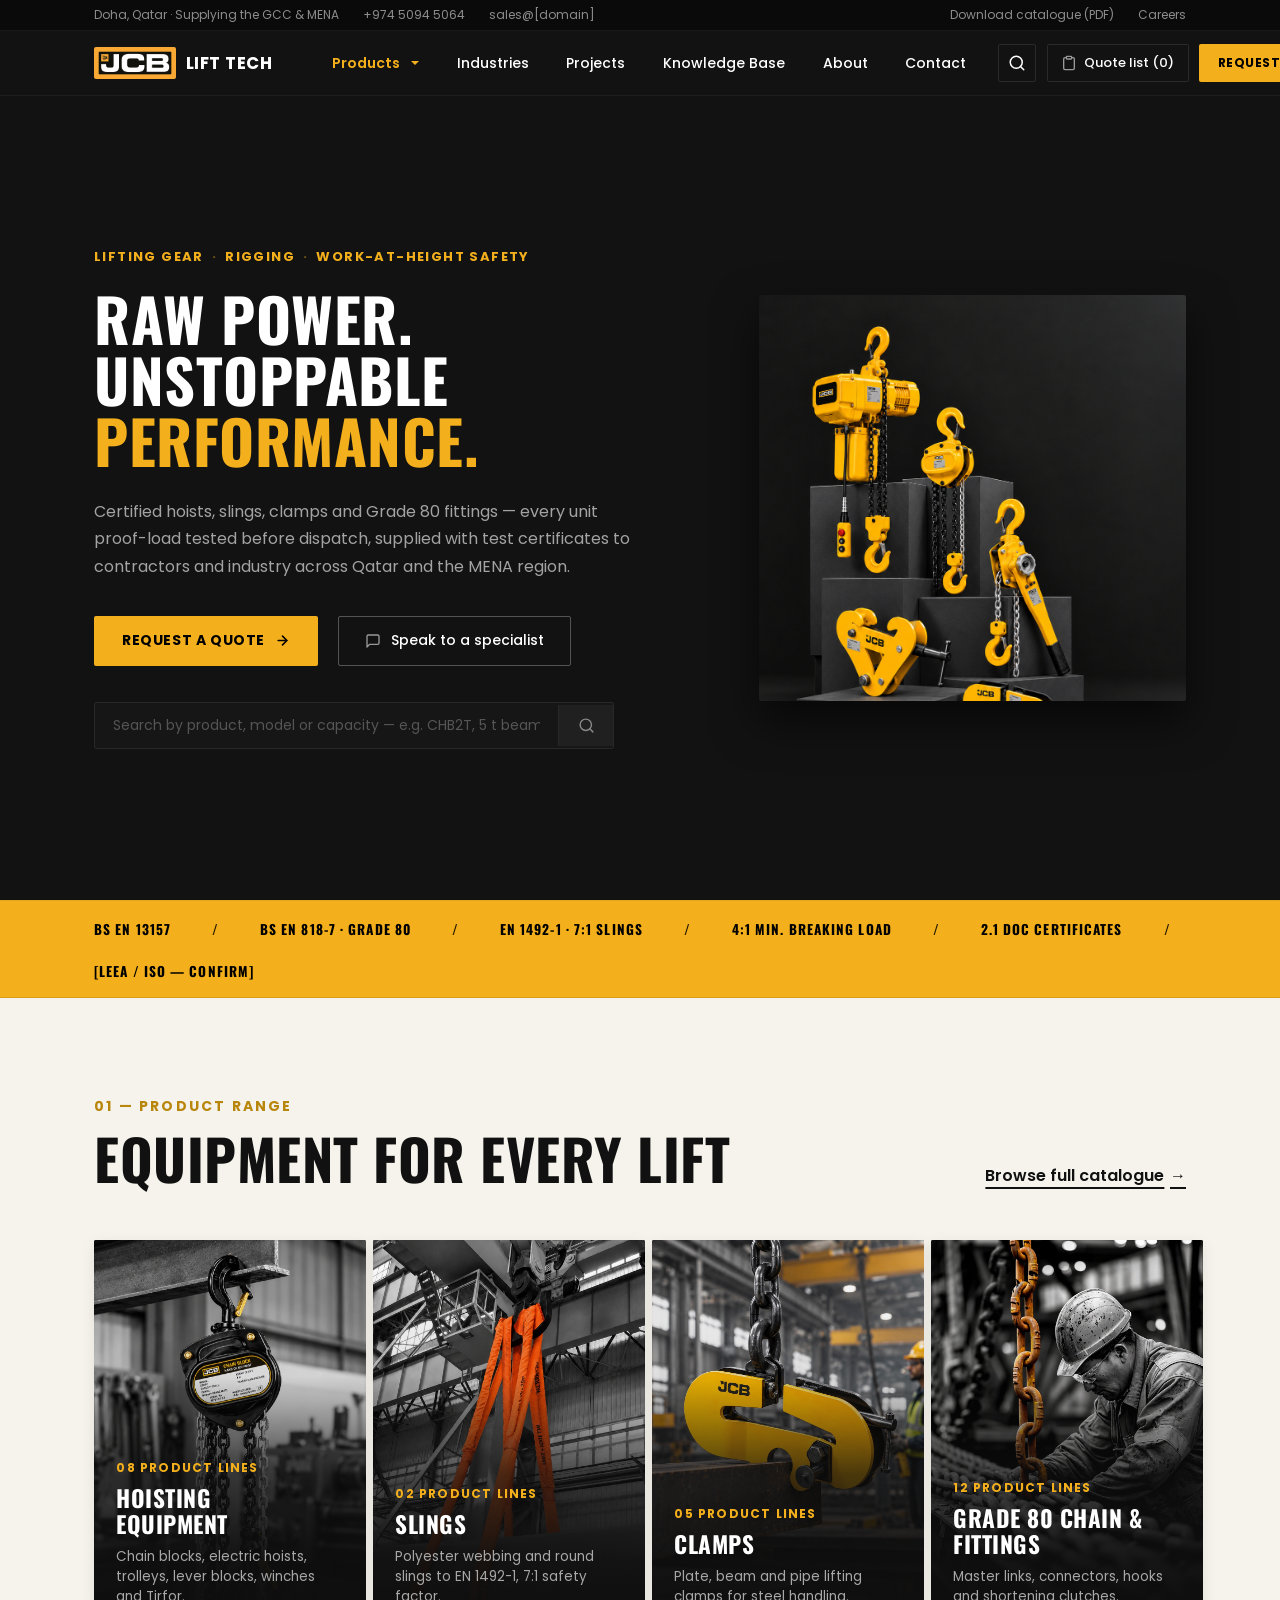
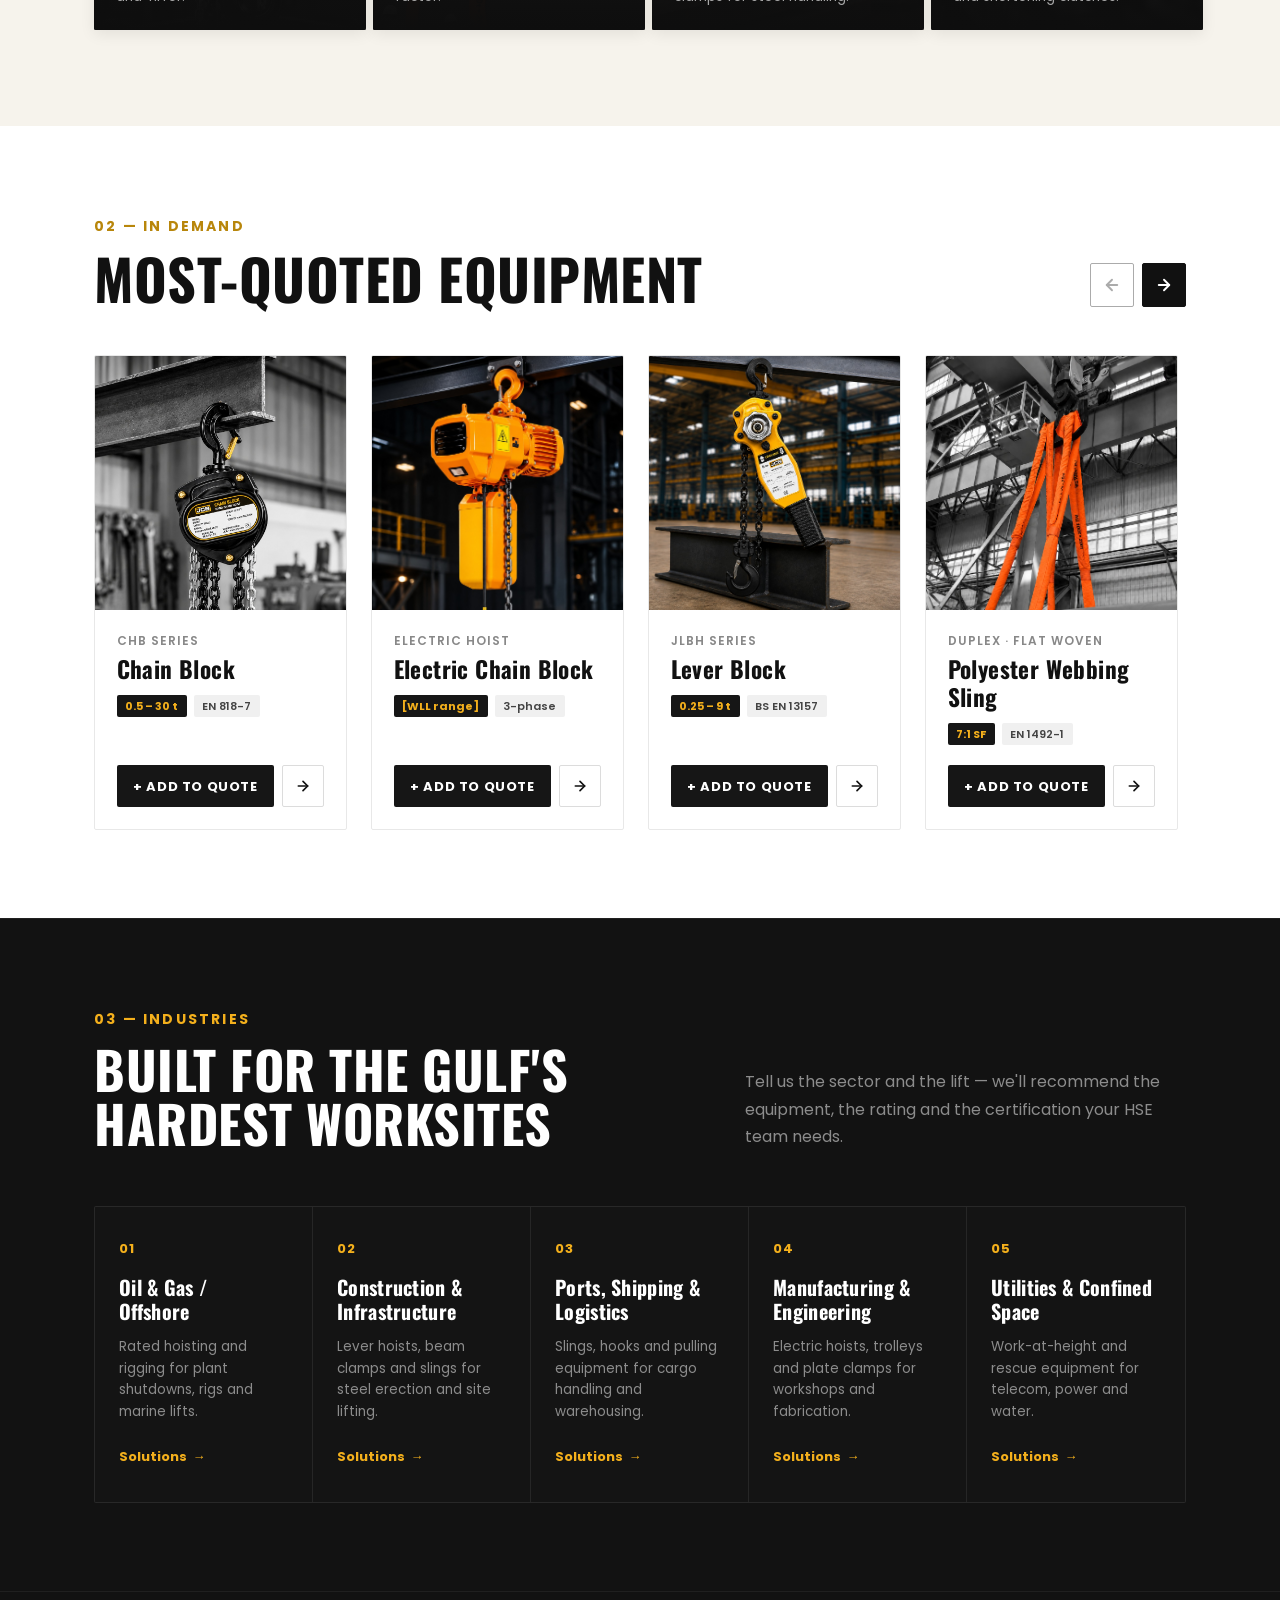
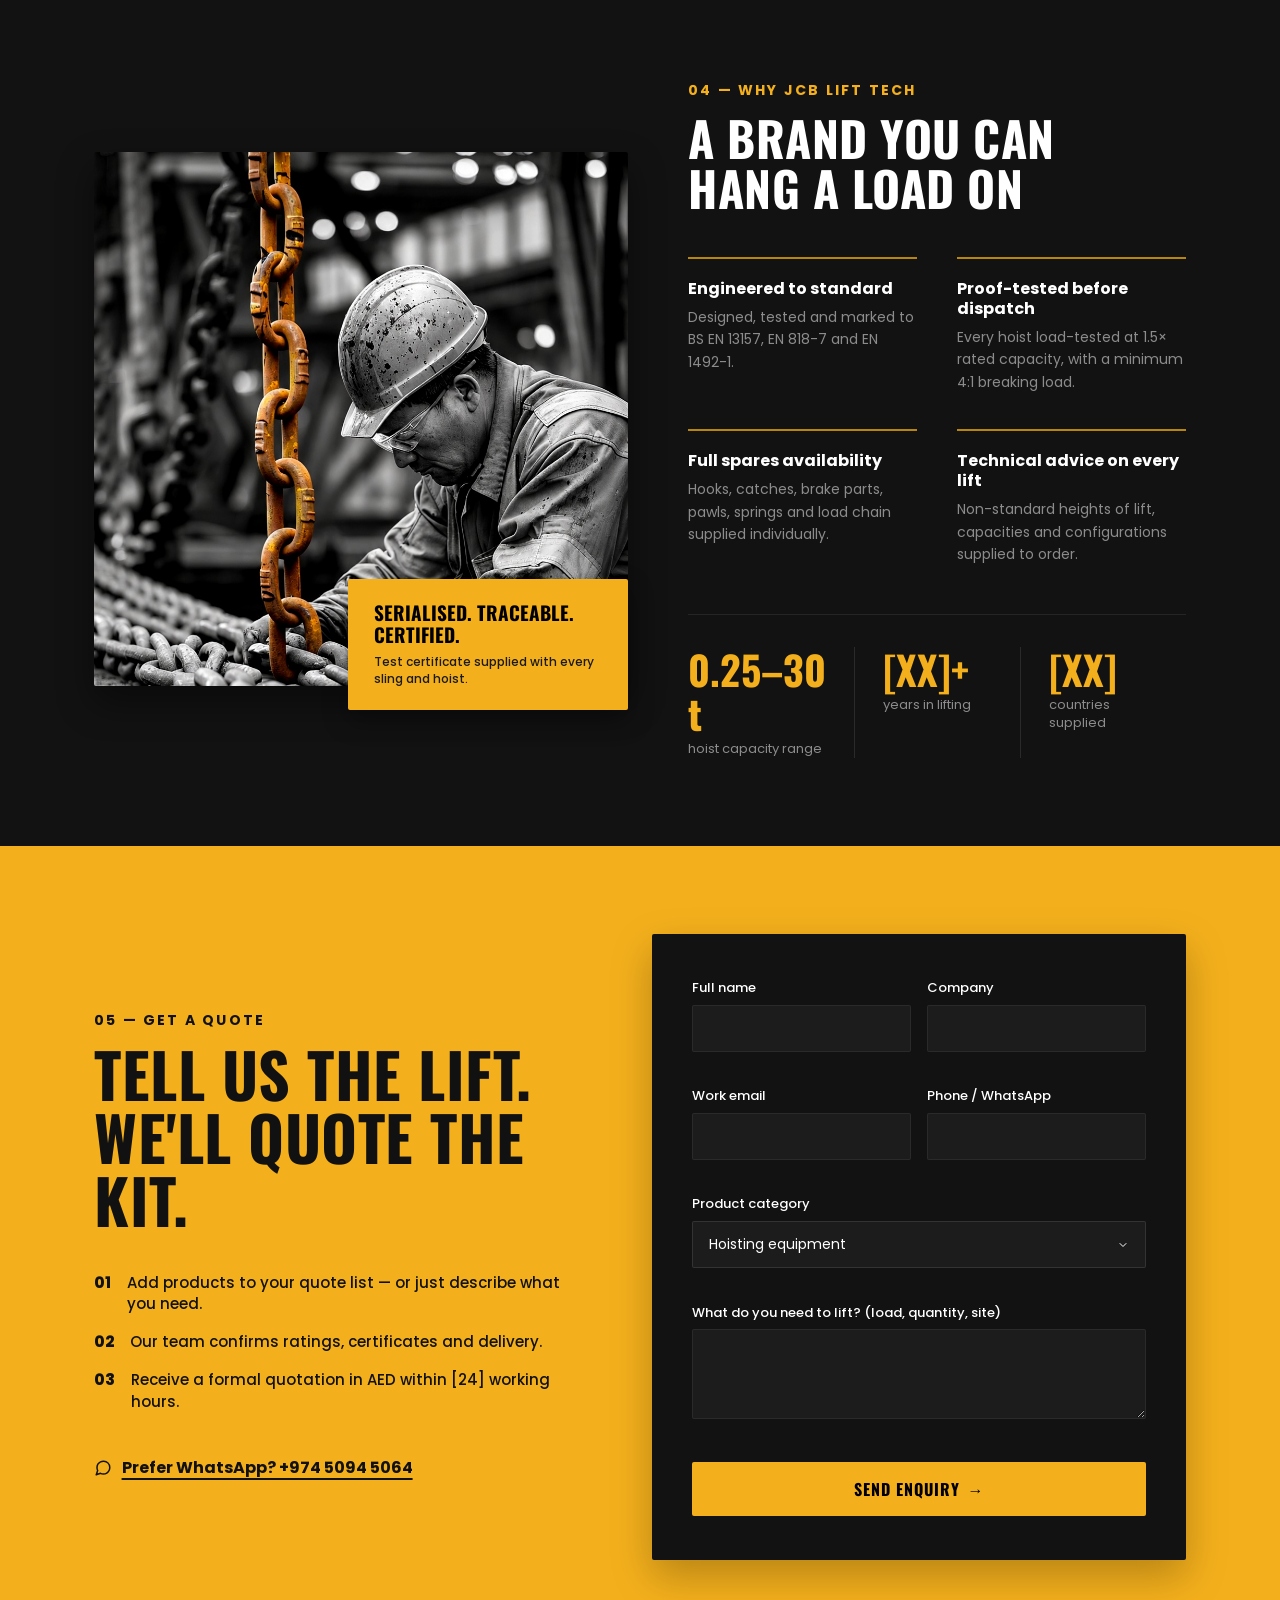
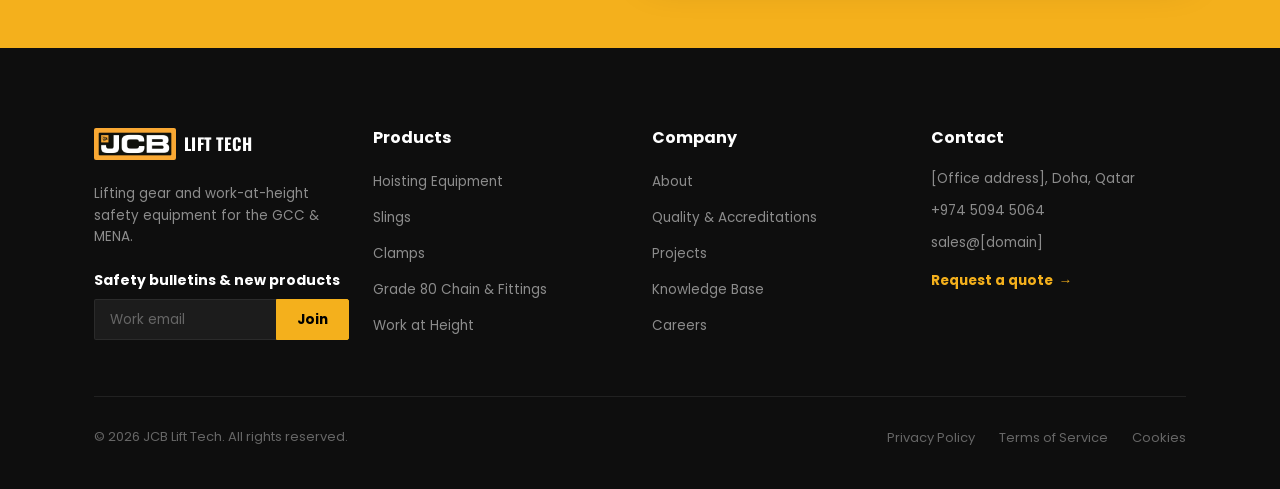
==== commit 5e6cfb0d: "updates" ====
--- a/index.html
+++ b/index.html
@@ -9,10 +9,10 @@
     <link rel="preconnect" href="https://fonts.googleapis.com">
     <link rel="preconnect" href="https://fonts.gstatic.com" crossorigin>
     <link href="https://fonts.googleapis.com/css2?family=Oswald:wght@600;700&family=Poppins:wght@400;500;600;700;800;900&display=swap" rel="stylesheet">
-    <!-- Bootstrap CSS -->
-    <link href="https://cdn.jsdelivr.net/npm/bootstrap@5.3.3/dist/css/bootstrap.min.css" rel="stylesheet" integrity="sha384-QWTKZyjpPEjISv5WaRU9OFeRpok6YctnYmDr5pNlyT2bRjXh0JMhjY6hW+ALEwIH" crossorigin="anonymous">
-    <!-- Swiper CSS -->
-    <link rel="stylesheet" href="https://cdn.jsdelivr.net/npm/swiper@11/swiper-bundle.min.css">
+    <!-- Bootstrap CSS (Local reliable vendor asset) -->
+    <link href="assets/css/bootstrap.min.css" rel="stylesheet">
+    <!-- Swiper CSS (Local reliable vendor asset) -->
+    <link rel="stylesheet" href="assets/css/swiper-bundle.min.css">
     <!-- Custom CSS -->
     <link rel="stylesheet" href="assets/css/style.css">
 </head>
@@ -41,43 +41,13 @@
             <div class="container">
                 <!-- Brand Logo: JCB LIFT TECH -->
                 <a class="navbar-brand" href="#">
-                    <span class="brand-jcb-badge">JCB</span>
+                    <img src="assets/images/jcb-logo.jpg" alt="JCB" class="brand-jcb-logo">
                     <span class="brand-text">LIFT TECH</span>
                 </a>
 
-                <!-- Header Actions (Visible on all screens; ordered last on desktop) -->
-                <div class="header-actions order-lg-3">
-                    <!-- Search Icon Button -->
-                    <button class="search-btn-box" id="headerSearchOpen" type="button" aria-label="Open search">
-                        <svg width="18" height="18" viewBox="0 0 24 24" fill="none" stroke="currentColor" stroke-width="2" stroke-linecap="round" stroke-linejoin="round">
-                            <circle cx="11" cy="11" r="8"></circle>
-                            <line x1="21" y1="21" x2="16.65" y2="16.65"></line>
-                        </svg>
-                    </button>
-
-                    <!-- Quote List Button -->
-                    <a href="#" class="quote-list-btn" aria-label="Quote list">
-                        <svg width="16" height="16" viewBox="0 0 24 24" fill="none" stroke="currentColor" stroke-width="2" stroke-linecap="round" stroke-linejoin="round">
-                            <path d="M16 4h2a2 2 0 0 1 2 2v14a2 2 0 0 1-2 2H6a2 2 0 0 1-2-2V6a2 2 0 0 1 2-2h2"></path>
-                            <rect x="8" y="2" width="8" height="4" rx="1" ry="1"></rect>
-                        </svg>
-                        <span>Quote list (0)</span>
-                    </a>
-
-                    <!-- Request a Quote Button -->
-                    <a href="#quote" class="btn-request-quote">
-                        Request a Quote
-                    </a>
-
-                    <!-- Mobile Menu Toggler Button -->
-                    <button class="navbar-toggler d-lg-none ms-1" type="button" data-bs-toggle="collapse" data-bs-target="#navbarNavigation" aria-controls="navbarNavigation" aria-expanded="false" aria-label="Toggle navigation">
-                        <span class="navbar-toggler-icon"></span>
-                    </button>
-                </div>
-
-                <!-- Navigation Links -->
-                <div class="collapse navbar-collapse order-lg-2" id="navbarNavigation">
-                    <ul class="navbar-nav me-auto mb-2 mb-lg-0">
+                <!-- Navigation Links (Center) -->
+                <div class="collapse navbar-collapse" id="navbarNavigation">
+                    <ul class="navbar-nav mx-auto mb-2 mb-lg-0">
                         <!-- Products Mega Menu Item -->
                         <li class="nav-item dropdown has-megamenu">
                             <a class="nav-link highlight-link dropdown-toggle" href="#" id="megamenuDropdown" role="button" data-bs-toggle="dropdown" aria-expanded="false">
@@ -276,6 +246,36 @@
                         </li>
                     </ul>
                 </div>
+
+                <!-- Header Actions (Right) -->
+                <div class="header-actions">
+                    <!-- Search Icon Button -->
+                    <button class="search-btn-box" id="headerSearchOpen" type="button" aria-label="Open search">
+                        <svg width="18" height="18" viewBox="0 0 24 24" fill="none" stroke="currentColor" stroke-width="2" stroke-linecap="round" stroke-linejoin="round">
+                            <circle cx="11" cy="11" r="8"></circle>
+                            <line x1="21" y1="21" x2="16.65" y2="16.65"></line>
+                        </svg>
+                    </button>
+
+                    <!-- Quote List Button -->
+                    <a href="#" class="quote-list-btn" aria-label="Quote list">
+                        <svg width="16" height="16" viewBox="0 0 24 24" fill="none" stroke="currentColor" stroke-width="2" stroke-linecap="round" stroke-linejoin="round">
+                            <path d="M16 4h2a2 2 0 0 1 2 2v14a2 2 0 0 1-2 2H6a2 2 0 0 1-2-2V6a2 2 0 0 1 2-2h2"></path>
+                            <rect x="8" y="2" width="8" height="4" rx="1" ry="1"></rect>
+                        </svg>
+                        <span>Quote list (0)</span>
+                    </a>
+
+                    <!-- Request a Quote Button -->
+                    <a href="#quote" class="btn-request-quote">
+                        Request a Quote
+                    </a>
+
+                    <!-- Mobile Menu Toggler Button -->
+                    <button class="navbar-toggler d-lg-none ms-1" type="button" data-bs-toggle="collapse" data-bs-target="#navbarNavigation" aria-controls="navbarNavigation" aria-expanded="false" aria-label="Toggle navigation">
+                        <span class="navbar-toggler-icon"></span>
+                    </button>
+                </div>
             </div>
         </nav>
 
@@ -364,7 +364,7 @@
                 <div class="col-12 col-lg-5">
                     <div class="hero-showcase-wrapper">
                         <div class="showcase-frame">
-                            <img src="assets/images/equipment_showcase.jpg" alt="JCB Lifting &amp; Rigging Equipment Showcase" class="equipment-img">
+                            <img src="assets/images/Main-cover.png" alt="JCB Lifting &amp; Rigging Equipment Showcase" class="equipment-img">
                         </div>
                     </div>
                 </div>
@@ -419,7 +419,7 @@
                 <div class="col-12 col-sm-6 col-lg-3">
                     <a href="#hoisting-equipment" class="product-range-card">
                         <div class="card-img-wrap">
-                            <img src="assets/images/product-range/bg-card-hoisting.jpg" alt="Hoisting Equipment" class="card-img" loading="lazy">
+                            <img src="assets/images/img1.jpeg" alt="Hoisting Equipment" class="card-img" loading="lazy">
                         </div>
                         <div class="card-body-content">
                             <span class="card-tag">08 PRODUCT LINES</span>
@@ -433,7 +433,7 @@
                 <div class="col-12 col-sm-6 col-lg-3">
                     <a href="#slings" class="product-range-card">
                         <div class="card-img-wrap">
-                            <img src="assets/images/product-range/bg-card-slings.jpg" alt="Slings" class="card-img" loading="lazy">
+                            <img src="assets/images/img2.jpeg" alt="Slings" class="card-img" loading="lazy">
                         </div>
                         <div class="card-body-content">
                             <span class="card-tag">02 PRODUCT LINES</span>
@@ -447,7 +447,7 @@
                 <div class="col-12 col-sm-6 col-lg-3">
                     <a href="#clamps" class="product-range-card">
                         <div class="card-img-wrap">
-                            <img src="assets/images/product-range/bg-card-clamps.jpg" alt="Clamps" class="card-img" loading="lazy">
+                            <img src="assets/images/img3.jpeg" alt="Clamps" class="card-img" loading="lazy">
                         </div>
                         <div class="card-body-content">
                             <span class="card-tag">05 PRODUCT LINES</span>
@@ -461,7 +461,7 @@
                 <div class="col-12 col-sm-6 col-lg-3">
                     <a href="#chain-fittings" class="product-range-card">
                         <div class="card-img-wrap">
-                            <img src="assets/images/product-range/bg-card-chain-fittings.jpg" alt="Grade 80 Chain and Fittings" class="card-img" loading="lazy">
+                            <img src="assets/images/img4.jpeg" alt="Grade 80 Chain and Fittings" class="card-img" loading="lazy">
                         </div>
                         <div class="card-body-content">
                             <span class="card-tag">12 PRODUCT LINES</span>
@@ -508,7 +508,7 @@
                     <div class="swiper-slide">
                         <div class="equipment-quote-card">
                             <div class="equipment-img-box">
-                                <img src="assets/images/products/chb-chain-block.jpg" alt="CHB Series Chain Block" class="equipment-img" loading="lazy">
+                                <img src="assets/images/img1.jpeg" alt="CHB Series Chain Block" class="equipment-img" loading="lazy">
                             </div>
                             <div class="equipment-body">
                                 <span class="equipment-series">CHB SERIES</span>
@@ -524,7 +524,7 @@
                                     <a href="#chb-chain-block" class="btn-quick-view" aria-label="View Chain Block specifications">
                                         <svg width="16" height="16" viewBox="0 0 24 24" fill="none" stroke="currentColor" stroke-width="2.5" stroke-linecap="round" stroke-linejoin="round">
                                             <line x1="5" y1="12" x2="19" y2="12"></line>
-                                            <polyline points="12 5 19 12 12 19"></polyline>
+                                             <polyline points="12 5 19 12 12 19"></polyline>
                                         </svg>
                                     </a>
                                 </div>
@@ -536,7 +536,7 @@
                     <div class="swiper-slide">
                         <div class="equipment-quote-card">
                             <div class="equipment-img-box">
-                                <img src="assets/images/products/electric-chain-block.jpg" alt="Electric Chain Block" class="equipment-img" loading="lazy">
+                                <img src="assets/images/img5.jpeg" alt="Electric Chain Block" class="equipment-img" loading="lazy">
                             </div>
                             <div class="equipment-body">
                                 <span class="equipment-series">ELECTRIC HOIST</span>
@@ -564,7 +564,7 @@
                     <div class="swiper-slide">
                         <div class="equipment-quote-card">
                             <div class="equipment-img-box">
-                                <img src="assets/images/products/jlbh-lever-block.jpg" alt="JLBH Series Lever Block" class="equipment-img" loading="lazy">
+                                <img src="assets/images/img6.jpeg" alt="JLBH Series Lever Block" class="equipment-img" loading="lazy">
                             </div>
                             <div class="equipment-body">
                                 <span class="equipment-series">JLBH SERIES</span>
@@ -592,7 +592,7 @@
                     <div class="swiper-slide">
                         <div class="equipment-quote-card">
                             <div class="equipment-img-box">
-                                <img src="assets/images/products/polyester-webbing-sling.jpg" alt="Duplex Flat Woven Polyester Webbing Sling" class="equipment-img" loading="lazy">
+                                <img src="assets/images/img2.jpeg" alt="Duplex Flat Woven Polyester Webbing Sling" class="equipment-img" loading="lazy">
                             </div>
                             <div class="equipment-body">
                                 <span class="equipment-series">DUPLEX &middot; FLAT WOVEN</span>
@@ -620,7 +620,7 @@
                     <div class="swiper-slide">
                         <div class="equipment-quote-card">
                             <div class="equipment-img-box">
-                                <img src="assets/images/product-range/bg-card-clamps.jpg" alt="CZ Series Plate Lifting Clamp" class="equipment-img" loading="lazy">
+                                <img src="assets/images/img3.jpeg" alt="CZ Series Plate Lifting Clamp" class="equipment-img" loading="lazy">
                             </div>
                             <div class="equipment-body">
                                 <span class="equipment-series">CZ SERIES</span>
@@ -648,7 +648,7 @@
                     <div class="swiper-slide">
                         <div class="equipment-quote-card">
                             <div class="equipment-img-box">
-                                <img src="assets/images/product-range/bg-card-chain-fittings.jpg" alt="Grade 80 Master Link" class="equipment-img" loading="lazy">
+                                <img src="assets/images/img4.jpeg" alt="Grade 80 Master Link" class="equipment-img" loading="lazy">
                             </div>
                             <div class="equipment-body">
                                 <span class="equipment-series">G80 RIGGING</span>
@@ -762,7 +762,7 @@
                 <div class="col-12 col-lg-6 why-jcb-visual-col">
                     <div class="visual-wrapper">
                         <div class="visual-frame">
-                            <img src="assets/images/why-jcb-rigging.jpg" alt="JCB Rigging and Lifting Equipment Work" class="rigging-img">
+                            <img src="assets/images/img4.jpeg" alt="JCB Rigging and Lifting Equipment Work" class="rigging-img">
                         </div>
                         <div class="rigging-badge">
                             <h4 class="badge-title">Serialised. Traceable.<br>Certified.</h4>
@@ -917,7 +917,7 @@
                 <div class="col-12 col-md-6 col-lg-3 footer-col">
                     <div class="footer-brand">
                         <a class="footer-brand-logo" href="#">
-                            <span class="brand-jcb-badge">JCB</span>
+                            <img src="assets/images/jcb-logo.jpg" alt="JCB" class="brand-jcb-logo">
                             <span class="brand-text">LIFT TECH</span>
                         </a>
                     </div>
@@ -991,8 +991,11 @@
         </div>
     </footer>
 
-    <!-- Swiper JS Bundle -->
-    <script src="https://cdn.jsdelivr.net/npm/swiper@11/swiper-bundle.min.js"></script>
+    <!-- Bootstrap JS Bundle (Local reliable vendor asset) -->
+    <script src="assets/js/bootstrap.bundle.min.js"></script>
+
+    <!-- Swiper JS Bundle (Local reliable vendor asset) -->
+    <script src="assets/js/swiper-bundle.min.js"></script>
 
     <!-- Search Overlay Toggle Script -->
     <script>
--- a/assets/css/style.css
+++ b/assets/css/style.css
@@ -1,18 +1,25 @@
 /* ==========================================
    Base Grid & Mobile-First Containers
    ========================================== */
+
+html, body {
+  overflow-x: hidden;
+  max-width: 100vw;
+}
 
 .container {
   width: 100%;
   margin-right: auto;
   margin-left: auto;
-  padding-right: 1.5rem;
-  padding-left: 1.5rem;
+  padding-right: 1rem;
+  padding-left: 1rem;
 }
 
 @media (min-width: 576px) {
   .container {
     max-width: 540px;
+    padding-right: 1.5rem;
+    padding-left: 1.5rem;
   }
 }
 
@@ -50,8 +57,15 @@
   width: 100%;
   margin-right: auto;
   margin-left: auto;
-  padding-right: 1.5rem;
-  padding-left: 1.5rem;
+  padding-right: 1rem;
+  padding-left: 1rem;
+}
+
+@media (min-width: 576px) {
+  .container-fluid {
+    padding-right: 1.5rem;
+    padding-left: 1.5rem;
+  }
 }
 
 /* ==========================================
@@ -145,18 +159,49 @@
 
 .site-topbar .topbar-content {
   display: flex;
-  justify-content: space-between;
+  justify-content: center;
   align-items: center;
   flex-wrap: wrap;
   gap: 0.5rem;
 }
 
-.site-topbar .topbar-left,
+@media (min-width: 768px) {
+  .site-topbar .topbar-content {
+    justify-content: space-between;
+  }
+}
+
+.site-topbar .topbar-left {
+  display: flex;
+  align-items: center;
+  justify-content: center;
+  gap: 0.75rem;
+  flex-wrap: wrap;
+}
+
+@media (min-width: 576px) {
+  .site-topbar .topbar-left {
+    gap: 1.25rem;
+  }
+}
+
+@media (min-width: 768px) {
+  .site-topbar .topbar-left {
+    justify-content: flex-start;
+    gap: 1.5rem;
+  }
+}
+
 .site-topbar .topbar-right {
-  display: flex;
+  display: none;
   align-items: center;
   gap: 1.5rem;
-  flex-wrap: wrap;
+}
+
+@media (min-width: 768px) {
+  .site-topbar .topbar-right {
+    display: flex;
+  }
 }
 
 .site-topbar .topbar-item {
@@ -200,19 +245,97 @@
   min-height: 64px;
 }
 
+.site-header .navbar > .container,
+.site-header .navbar > .container-fluid {
+  display: flex;
+  align-items: center;
+  justify-content: space-between;
+  flex-wrap: wrap;
+}
+
+@media (min-width: 992px) {
+  .site-header .navbar > .container,
+  .site-header .navbar > .container-fluid {
+    flex-wrap: nowrap;
+  }
+}
+
+/* Navigation Collapse */
+.site-header .navbar-collapse {
+  order: 3;
+  width: 100%;
+  flex-basis: 100%;
+  padding-top: 0.75rem;
+}
+
+@media (min-width: 992px) {
+  .site-header .navbar-collapse {
+    order: 2;
+    width: auto;
+    flex-basis: auto;
+    display: flex !important;
+    justify-content: center;
+    flex-grow: 1;
+    margin: 0 1rem;
+    padding-top: 0;
+  }
+}
+
+@media (min-width: 1200px) {
+  .site-header .navbar-collapse {
+    margin: 0 1.5rem;
+  }
+}
+
 /* Brand Logo: JCB LIFT TECH */
 .site-header .navbar-brand {
+  order: 1;
   padding: 0;
-  margin-right: 1.75rem;
+  margin-right: 0.5rem;
   display: inline-flex;
   align-items: center;
-  gap: 0.6rem;
+  gap: 0.45rem;
   text-decoration: none;
-}
-
-@media (min-width: 1200px) {
+  flex-shrink: 0;
+}
+
+@media (min-width: 576px) {
+  .site-header .navbar-brand {
+    margin-right: 1rem;
+    gap: 0.6rem;
+  }
+}
+
+@media (min-width: 1200px) {
+  .site-header .navbar-brand {
+    margin-right: 1.75rem;
+  }
+}
+
+@media (min-width: 1400px) {
   .site-header .navbar-brand {
     margin-right: 2.5rem;
+  }
+}
+
+.site-header .navbar-brand .brand-jcb-logo {
+  height: 26px;
+  width: auto;
+  border-radius: 2px;
+  display: inline-block;
+  vertical-align: middle;
+  flex-shrink: 0;
+}
+
+@media (min-width: 576px) {
+  .site-header .navbar-brand .brand-jcb-logo {
+    height: 28px;
+  }
+}
+
+@media (min-width: 768px) {
+  .site-header .navbar-brand .brand-jcb-logo {
+    height: 32px;
   }
 }
 
@@ -233,10 +356,17 @@
 .site-header .navbar-brand .brand-text {
   color: #ffffff;
   font-weight: 700;
-  font-size: 1.05rem;
+  font-size: 0.875rem;
   letter-spacing: 0.5px;
   text-transform: uppercase;
   line-height: 1;
+  white-space: nowrap;
+}
+
+@media (min-width: 576px) {
+  .site-header .navbar-brand .brand-text {
+    font-size: 1.05rem;
+  }
 }
 
 /* Navigation Links */
@@ -250,11 +380,17 @@
   .site-header .navbar-nav {
     flex-direction: row;
     align-items: center;
-    gap: 1.5rem;
-  }
-}
-
-@media (min-width: 1200px) {
+    gap: 0.85rem;
+  }
+}
+
+@media (min-width: 1200px) {
+  .site-header .navbar-nav {
+    gap: 1.35rem;
+  }
+}
+
+@media (min-width: 1400px) {
   .site-header .navbar-nav {
     gap: 1.85rem;
   }
@@ -267,7 +403,7 @@
 }
 
 .site-header .nav-link {
-  font-size: 0.875rem;
+  font-size: 0.8125rem;
   font-weight: 500;
   color: #ffffff;
   padding: 0.5rem 0;
@@ -277,6 +413,13 @@
   display: inline-flex;
   align-items: center;
   gap: 0.35rem;
+  white-space: nowrap;
+}
+
+@media (min-width: 1200px) {
+  .site-header .nav-link {
+    font-size: 0.875rem;
+  }
 }
 
 .site-header .nav-link:hover {
@@ -298,22 +441,36 @@
 
 /* Right Header Actions */
 .site-header .header-actions {
+  order: 2;
   display: flex;
   align-items: center;
   margin-left: auto;
-  gap: 0.5rem;
+  gap: 0.45rem;
+  flex-shrink: 0;
 }
 
 @media (min-width: 576px) {
   .site-header .header-actions {
+    gap: 0.75rem;
+  }
+}
+
+@media (min-width: 992px) {
+  .site-header .header-actions {
+    order: 3;
+  }
+}
+
+@media (min-width: 1200px) {
+  .site-header .header-actions {
     gap: 0.65rem;
   }
 }
 
 /* Search Square Outline Button */
 .site-header .search-btn-box {
-  width: 38px;
-  height: 38px;
+  width: 36px;
+  height: 36px;
   border: 1px solid #2a2a2a;
   background: transparent;
   color: #ffffff;
@@ -324,6 +481,14 @@
   cursor: pointer;
   padding: 0;
   transition: all 0.2s ease;
+  flex-shrink: 0;
+}
+
+@media (min-width: 1200px) {
+  .site-header .search-btn-box {
+    width: 38px;
+    height: 38px;
+  }
 }
 
 .site-header .search-btn-box:hover {
@@ -334,13 +499,13 @@
 
 /* Quote List Outline Button */
 .site-header .quote-list-btn {
-  height: 38px;
+  height: 36px;
   border: 1px solid #2a2a2a;
   background: transparent;
   color: #ffffff;
   border-radius: 2px;
-  padding: 0 0.85rem;
-  font-size: 0.8125rem;
+  padding: 0 0.65rem;
+  font-size: 0.78rem;
   font-weight: 500;
   display: inline-flex;
   align-items: center;
@@ -348,6 +513,25 @@
   text-decoration: none;
   white-space: nowrap;
   transition: all 0.2s ease;
+  flex-shrink: 0;
+}
+
+@media (min-width: 1200px) {
+  .site-header .quote-list-btn {
+    height: 38px;
+    padding: 0 0.85rem;
+    font-size: 0.8125rem;
+  }
+}
+
+.site-header .quote-list-btn span {
+  display: none;
+}
+
+@media (min-width: 576px) {
+  .site-header .quote-list-btn span {
+    display: inline;
+  }
 }
 
 .site-header .quote-list-btn svg {
@@ -366,13 +550,13 @@
 
 /* Request a Quote Button */
 .site-header .btn-request-quote {
-  height: 38px;
+  height: 36px;
   background-color: #f4b01c;
   color: #000000;
   border: none;
   border-radius: 2px;
-  padding: 0 1.15rem;
-  font-size: 0.75rem;
+  padding: 0 0.85rem;
+  font-size: 0.72rem;
   font-weight: 700;
   letter-spacing: 0.5px;
   text-transform: uppercase;
@@ -382,6 +566,15 @@
   text-decoration: none;
   white-space: nowrap;
   transition: background-color 0.15s ease;
+  flex-shrink: 0;
+}
+
+@media (min-width: 1200px) {
+  .site-header .btn-request-quote {
+    height: 38px;
+    padding: 0 1.15rem;
+    font-size: 0.75rem;
+  }
 }
 
 .site-header .btn-request-quote:hover {
@@ -711,13 +904,19 @@
   margin-top: 1.75rem;
   padding-top: 1rem;
   border-top: 1px solid #222222;
-  display: flex;
-  align-items: center;
-  justify-content: space-between;
-  flex-wrap: wrap;
-  gap: 1rem;
+  display: none;
   font-size: 0.75rem;
   color: #888888;
+}
+
+@media (min-width: 992px) {
+  .megamenu .megamenu-bottom-strip {
+    display: flex;
+    align-items: center;
+    justify-content: space-between;
+    flex-wrap: wrap;
+    gap: 1rem;
+  }
 }
 
 .megamenu .megamenu-bottom-strip .strip-left {
@@ -768,28 +967,6 @@
   }
 }
 
-@media (max-width: 991.98px) {
-  .megamenu {
-    display: none;
-    border-top: 1px solid #222222;
-    padding: 1rem 0;
-  }
-
-  .megamenu.show {
-    display: block;
-  }
-
-  .megamenu .megamenu-category-title {
-    margin-top: 1rem;
-  }
-
-  .megamenu .megamenu-bottom-strip {
-    flex-direction: column;
-    align-items: flex-start;
-    gap: 0.5rem;
-  }
-}
-
 /* ==========================================
    JCB Hero Equipment Banner
    ========================================== */
@@ -806,7 +983,7 @@
   background-color: #121212;
   color: #ffffff;
   position: relative;
-  overflow: hidden;
+  overflow-x: hidden;
   width: 100%;
   display: flex;
   align-items: center;
@@ -891,6 +1068,7 @@
 .hero-jcb-banner h1,
 .hero-jcb-banner .h1 {
   font-family: "Oswald", "Poppins", sans-serif;
+  font-size: 2.15rem;
   font-weight: 700;
   line-height: 1.05;
   letter-spacing: 0.5px;
@@ -905,9 +1083,17 @@
   display: block;
 }
 
-@media (min-width: 768px) {
+@media (min-width: 576px) {
   .hero-jcb-banner h1,
   .hero-jcb-banner .h1 {
+    font-size: 2.5rem;
+  }
+}
+
+@media (min-width: 768px) {
+  .hero-jcb-banner h1,
+  .hero-jcb-banner .h1 {
+    font-size: 3rem;
     line-height: 1.04;
     margin-bottom: 1.35rem;
   }
@@ -916,6 +1102,7 @@
 @media (min-width: 992px) {
   .hero-jcb-banner h1,
   .hero-jcb-banner .h1 {
+    font-size: 3.25rem;
     margin-bottom: 1.5rem;
   }
 }
@@ -923,6 +1110,7 @@
 @media (min-width: 1200px) {
   .hero-jcb-banner h1,
   .hero-jcb-banner .h1 {
+    font-size: 3.75rem;
     line-height: 1.02;
     margin-bottom: 1.75rem;
   }
@@ -931,6 +1119,7 @@
 @media (min-width: 1600px) {
   .hero-jcb-banner h1,
   .hero-jcb-banner .h1 {
+    font-size: 4.25rem;
     margin-bottom: 2rem;
   }
 }
@@ -1005,6 +1194,7 @@
 /* Primary Yellow Button */
 .hero-jcb-banner .btn-jcb-primary {
   height: 44px;
+  width: 100%;
   background-color: #f4b01c;
   color: #000000;
   border: none;
@@ -1038,6 +1228,7 @@
 
 @media (min-width: 576px) {
   .hero-jcb-banner .btn-jcb-primary {
+    width: auto;
     height: 46px;
     padding: 0 1.5rem;
     letter-spacing: 0.6px;
@@ -1056,6 +1247,7 @@
 /* Secondary Outline Button */
 .hero-jcb-banner .btn-jcb-outline {
   height: 44px;
+  width: 100%;
   background-color: transparent;
   color: #ffffff;
   border: 1px solid rgba(255, 255, 255, 0.28);
@@ -1088,6 +1280,7 @@
 
 @media (min-width: 576px) {
   .hero-jcb-banner .btn-jcb-outline {
+    width: auto;
     height: 46px;
     padding: 0 1.4rem;
     gap: 0.6rem;
@@ -1229,7 +1422,8 @@
 .hero-jcb-banner .showcase-frame {
   position: relative;
   width: 100%;
-  max-width: 320px;
+  max-width: 360px;
+  aspect-ratio: 1.05 / 1;
   box-shadow: 0 15px 35px rgba(0, 0, 0, 0.5);
   border-radius: 2px;
   overflow: hidden;
@@ -1237,46 +1431,41 @@
 
 @media (min-width: 576px) {
   .hero-jcb-banner .showcase-frame {
-    max-width: 360px;
+    max-width: 400px;
   }
 }
 
 @media (min-width: 768px) {
   .hero-jcb-banner .showcase-frame {
-    max-width: 400px;
+    max-width: 440px;
   }
 }
 
 @media (min-width: 992px) {
   .hero-jcb-banner .showcase-frame {
-    max-width: 420px;
+    max-width: 440px;
     box-shadow: 0 20px 45px rgba(0, 0, 0, 0.6);
   }
 }
 
 @media (min-width: 1200px) {
   .hero-jcb-banner .showcase-frame {
-    max-width: 470px;
+    max-width: 480px;
   }
 }
 
 @media (min-width: 1400px) {
   .hero-jcb-banner .showcase-frame {
-    max-width: 500px;
-  }
-}
-
-@media (min-width: 1600px) {
-  .hero-jcb-banner .showcase-frame {
-    max-width: 540px;
+    max-width: 520px;
   }
 }
 
 .hero-jcb-banner .showcase-frame .equipment-img {
   display: block;
   width: 100%;
-  height: auto;
+  height: 100%;
   object-fit: cover;
+  object-position: center 42%;
 }
 
 /* ==========================================
@@ -1321,23 +1510,34 @@
 .standards-strip .standards-track {
   display: flex;
   align-items: center;
-  justify-content: center;
-  flex-wrap: wrap;
-  row-gap: 0.4rem;
-  column-gap: 0;
-  text-align: center;
+  justify-content: flex-start;
+  flex-wrap: nowrap;
+  overflow-x: auto;
+  -webkit-overflow-scrolling: touch;
+  scrollbar-width: none;
+  gap: 0.65rem;
+  padding: 0.25rem 0.5rem;
   margin: 0 auto;
 }
 
+.standards-strip .standards-track::-webkit-scrollbar {
+  display: none;
+}
+
 @media (min-width: 768px) {
   .standards-strip .standards-track {
-    row-gap: 0.5rem;
+    flex-wrap: wrap;
+    justify-content: center;
+    overflow-x: visible;
+    gap: 1.25rem;
+    padding: 0;
   }
 }
 
 @media (min-width: 1200px) {
   .standards-strip .standards-track {
     justify-content: space-between;
+    gap: 1.5rem;
   }
 }
 
@@ -1573,14 +1773,22 @@
   flex-direction: column;
   justify-content: flex-end;
   text-decoration: none;
-  aspect-ratio: 241 / 346;
+  aspect-ratio: 16 / 11;
+  min-height: 260px;
   box-shadow: 0 4px 15px rgba(0, 0, 0, 0.08);
   transition: transform 0.25s ease, box-shadow 0.25s ease;
 }
 
 @media (min-width: 576px) {
   .product-range-section .product-range-card {
+    aspect-ratio: 241 / 346;
     min-height: 340px;
+  }
+}
+
+@media (min-width: 768px) {
+  .product-range-section .product-range-card {
+    min-height: 360px;
   }
 }
 
@@ -1592,13 +1800,13 @@
 
 @media (min-width: 1200px) {
   .product-range-section .product-range-card {
-    min-height: 410px;
+    min-height: 390px;
   }
 }
 
 @media (min-width: 1600px) {
   .product-range-section .product-range-card {
-    min-height: 440px;
+    min-height: 420px;
   }
 }
 
@@ -1950,6 +2158,7 @@
   width: 100%;
   height: 100%;
   object-fit: cover;
+  object-position: top center;
   display: block;
   transition: transform 0.35s cubic-bezier(0.2, 0, 0.2, 1);
 }
@@ -2178,6 +2387,7 @@
 
 .industries-section .section-title {
   font-family: "Oswald", "Poppins", sans-serif;
+  font-size: 1.85rem;
   font-weight: 700;
   text-transform: uppercase;
   letter-spacing: 0.5px;
@@ -2186,9 +2396,22 @@
   margin: 0;
 }
 
-@media (min-width: 768px) {
+@media (min-width: 576px) {
   .industries-section .section-title {
+    font-size: 2.25rem;
+  }
+}
+
+@media (min-width: 768px) {
+  .industries-section .section-title {
+    font-size: 2.75rem;
     line-height: 1.04;
+  }
+}
+
+@media (min-width: 1200px) {
+  .industries-section .section-title {
+    font-size: 3.25rem;
   }
 }
 
@@ -2246,12 +2469,17 @@
   position: relative;
 }
 
+.industries-section .industry-card:last-child {
+  border-bottom: none;
+}
+
 @media (min-width: 576px) {
   .industries-section .industry-card:nth-child(odd) {
     border-right: 1px solid rgba(255, 255, 255, 0.08);
   }
   .industries-section .industry-card:last-child {
     grid-column: span 2;
+    border-bottom: none;
   }
 }
 
@@ -2460,13 +2688,15 @@
   overflow: hidden;
   background-color: #161616;
   box-shadow: 0 16px 36px rgba(0, 0, 0, 0.45);
+  aspect-ratio: 1 / 1;
 }
 
 .why-jcb-section .visual-frame .rigging-img {
   width: 100%;
-  height: auto;
+  height: 100%;
   display: block;
   object-fit: cover;
+  object-position: top center;
 }
 
 .why-jcb-section .rigging-badge {
@@ -2475,7 +2705,7 @@
   right: 0;
   background-color: #f4b01c;
   color: #000000;
-  padding: 1.15rem 1.25rem;
+  padding: 0.85rem 1rem;
   border-radius: 2px;
   width: 82%;
   max-width: 250px;
@@ -2584,18 +2814,24 @@
 
 .why-jcb-section .section-title {
   font-family: "Oswald", "Poppins", sans-serif;
-  font-size: 2rem;
+  font-size: 1.85rem;
   font-weight: 700;
   text-transform: uppercase;
   letter-spacing: 0.5px;
   color: #ffffff;
   line-height: 1.05;
-  margin-bottom: 2rem;
-}
-
-@media (min-width: 768px) {
+  margin-bottom: 1.75rem;
+}
+
+@media (min-width: 576px) {
   .why-jcb-section .section-title {
-    font-size: 2.35rem;
+    font-size: 2.15rem;
+  }
+}
+
+@media (min-width: 768px) {
+  .why-jcb-section .section-title {
+    font-size: 2.5rem;
     line-height: 1.04;
     margin-bottom: 2.25rem;
   }
@@ -2603,7 +2839,7 @@
 
 @media (min-width: 992px) {
   .why-jcb-section .section-title {
-    font-size: 2.65rem;
+    font-size: 2.75rem;
   }
 }
 
@@ -2836,13 +3072,19 @@
 
 .quote-section .section-title {
   font-family: "Oswald", "Poppins", sans-serif;
-  font-size: 2.25rem;
+  font-size: 1.85rem;
   font-weight: 700;
   text-transform: uppercase;
   letter-spacing: 0.5px;
   color: #111111;
   line-height: 1.02;
-  margin-bottom: 1.75rem;
+  margin-bottom: 1.5rem;
+}
+
+@media (min-width: 576px) {
+  .quote-section .section-title {
+    font-size: 2.35rem;
+  }
 }
 
 @media (min-width: 768px) {
@@ -3187,6 +3429,21 @@
   align-items: center;
   gap: 0.5rem;
   text-decoration: none;
+}
+
+.site-footer .footer-brand .footer-brand-logo .brand-jcb-logo {
+  height: 28px;
+  width: auto;
+  border-radius: 2px;
+  display: inline-block;
+  vertical-align: middle;
+  flex-shrink: 0;
+}
+
+@media (min-width: 768px) {
+  .site-footer .footer-brand .footer-brand-logo .brand-jcb-logo {
+    height: 32px;
+  }
 }
 
 .site-footer .footer-brand .footer-brand-logo .brand-jcb-badge {
@@ -3239,6 +3496,7 @@
 
 .site-footer .footer-newsletter-form {
   max-width: 320px;
+  width: 100%;
 }
 
 .site-footer .footer-newsletter-form .newsletter-input-group {
@@ -3257,6 +3515,7 @@
   font-size: 0.8125rem;
   padding: 0.55rem 0.85rem;
   flex: 1;
+  min-width: 0;
   outline: none;
   transition: border-color 0.2s ease;
 }
